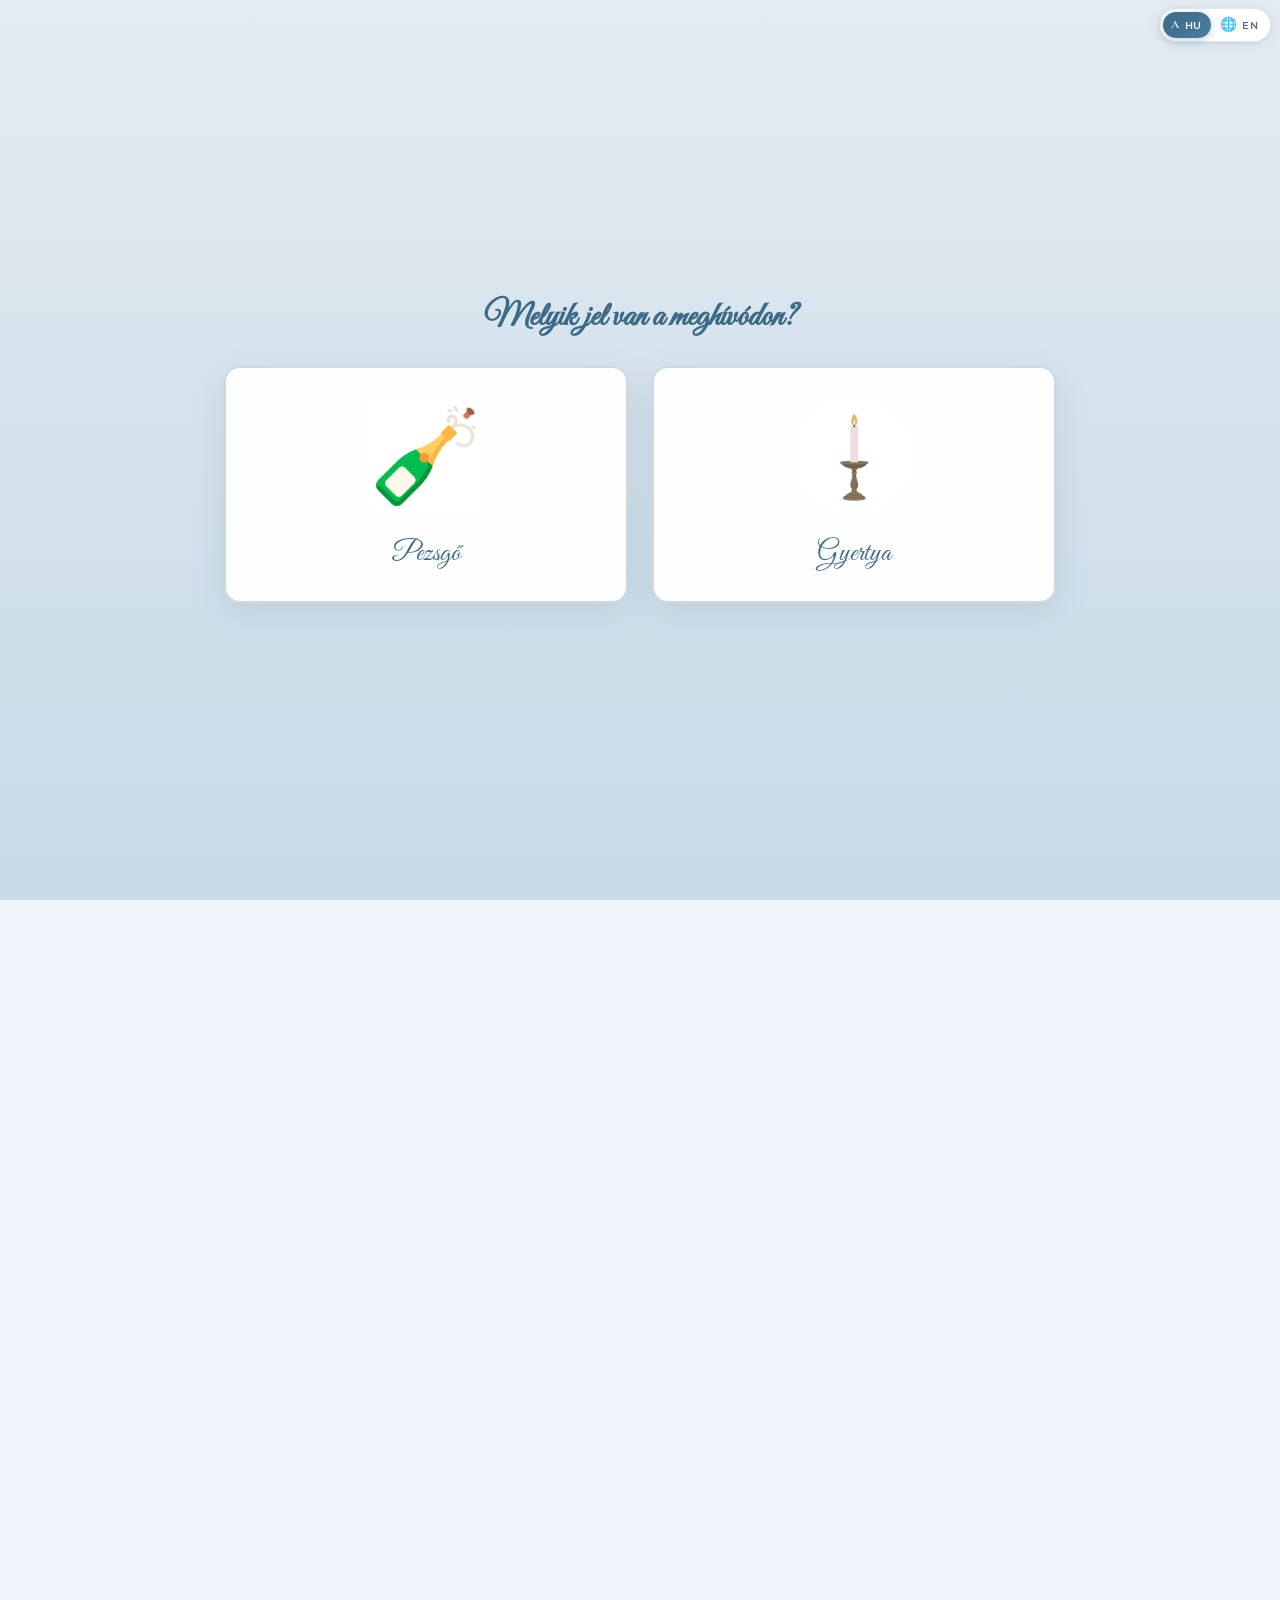
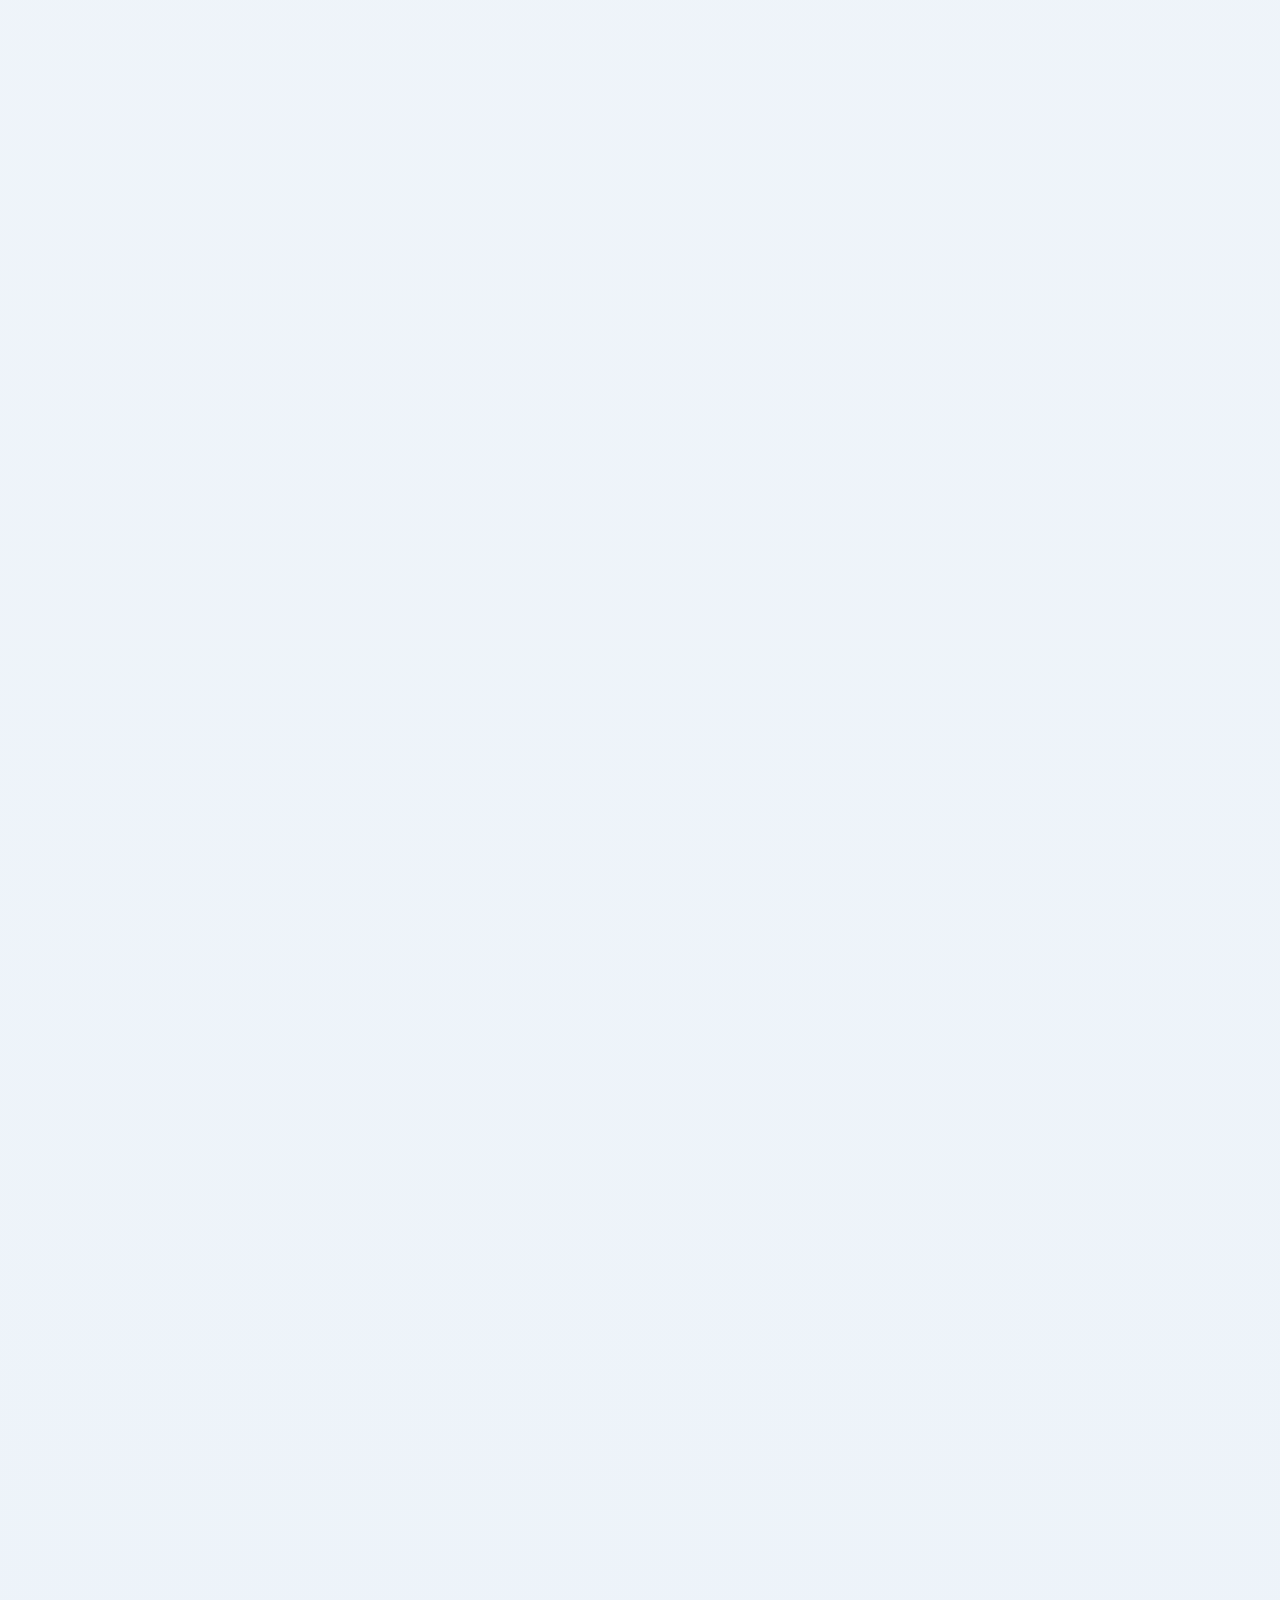
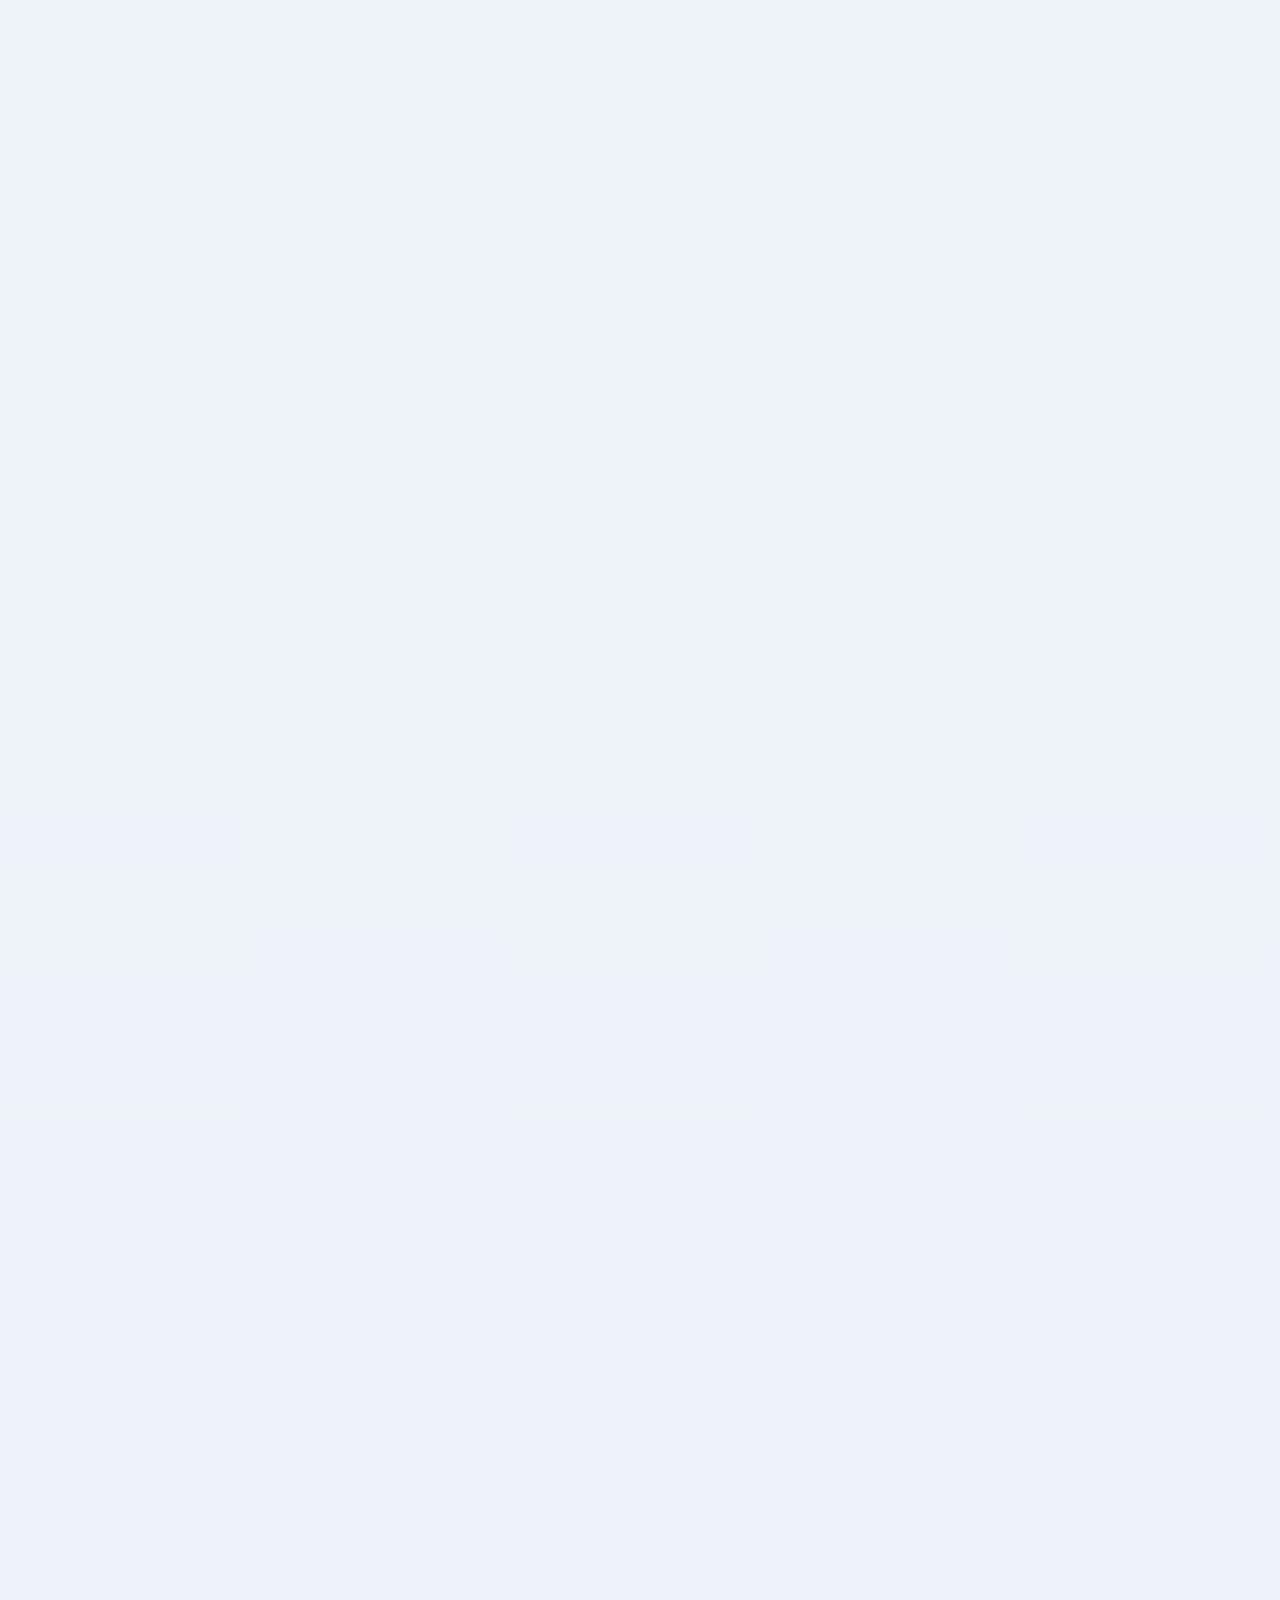
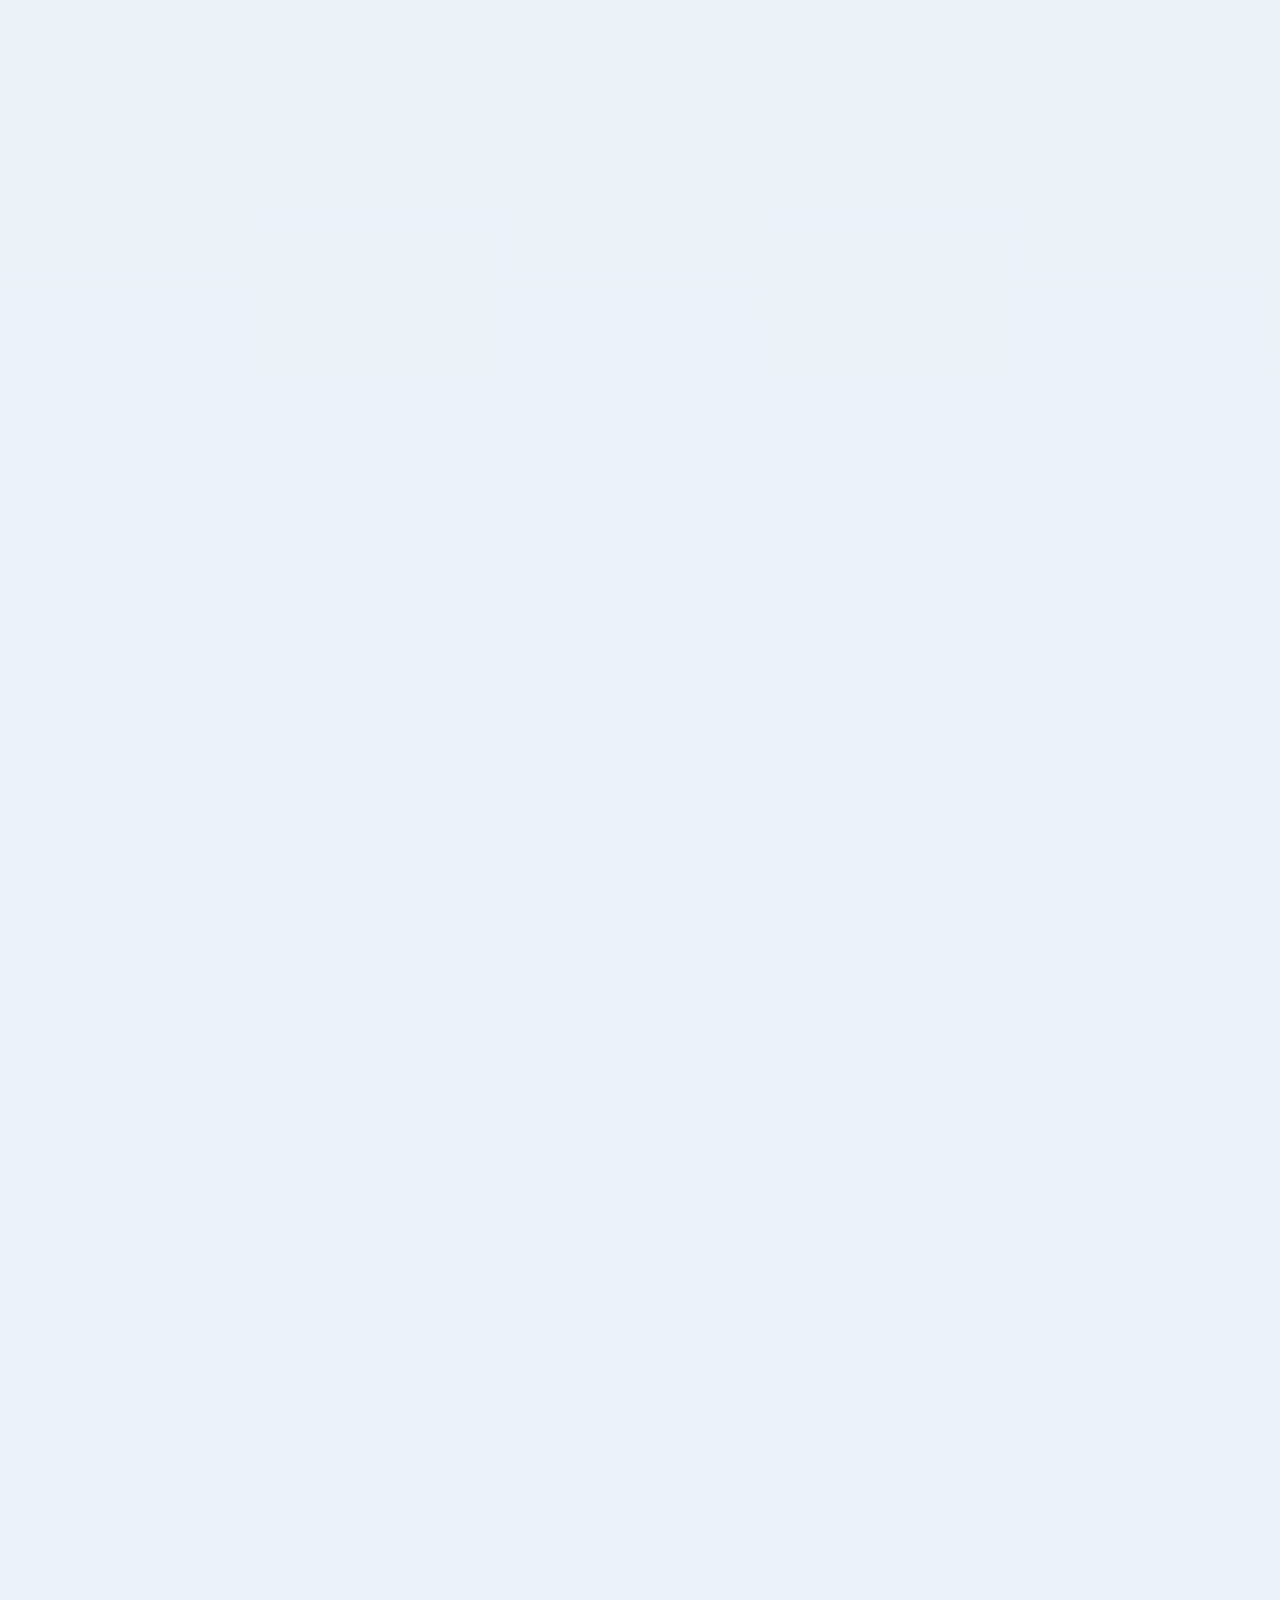
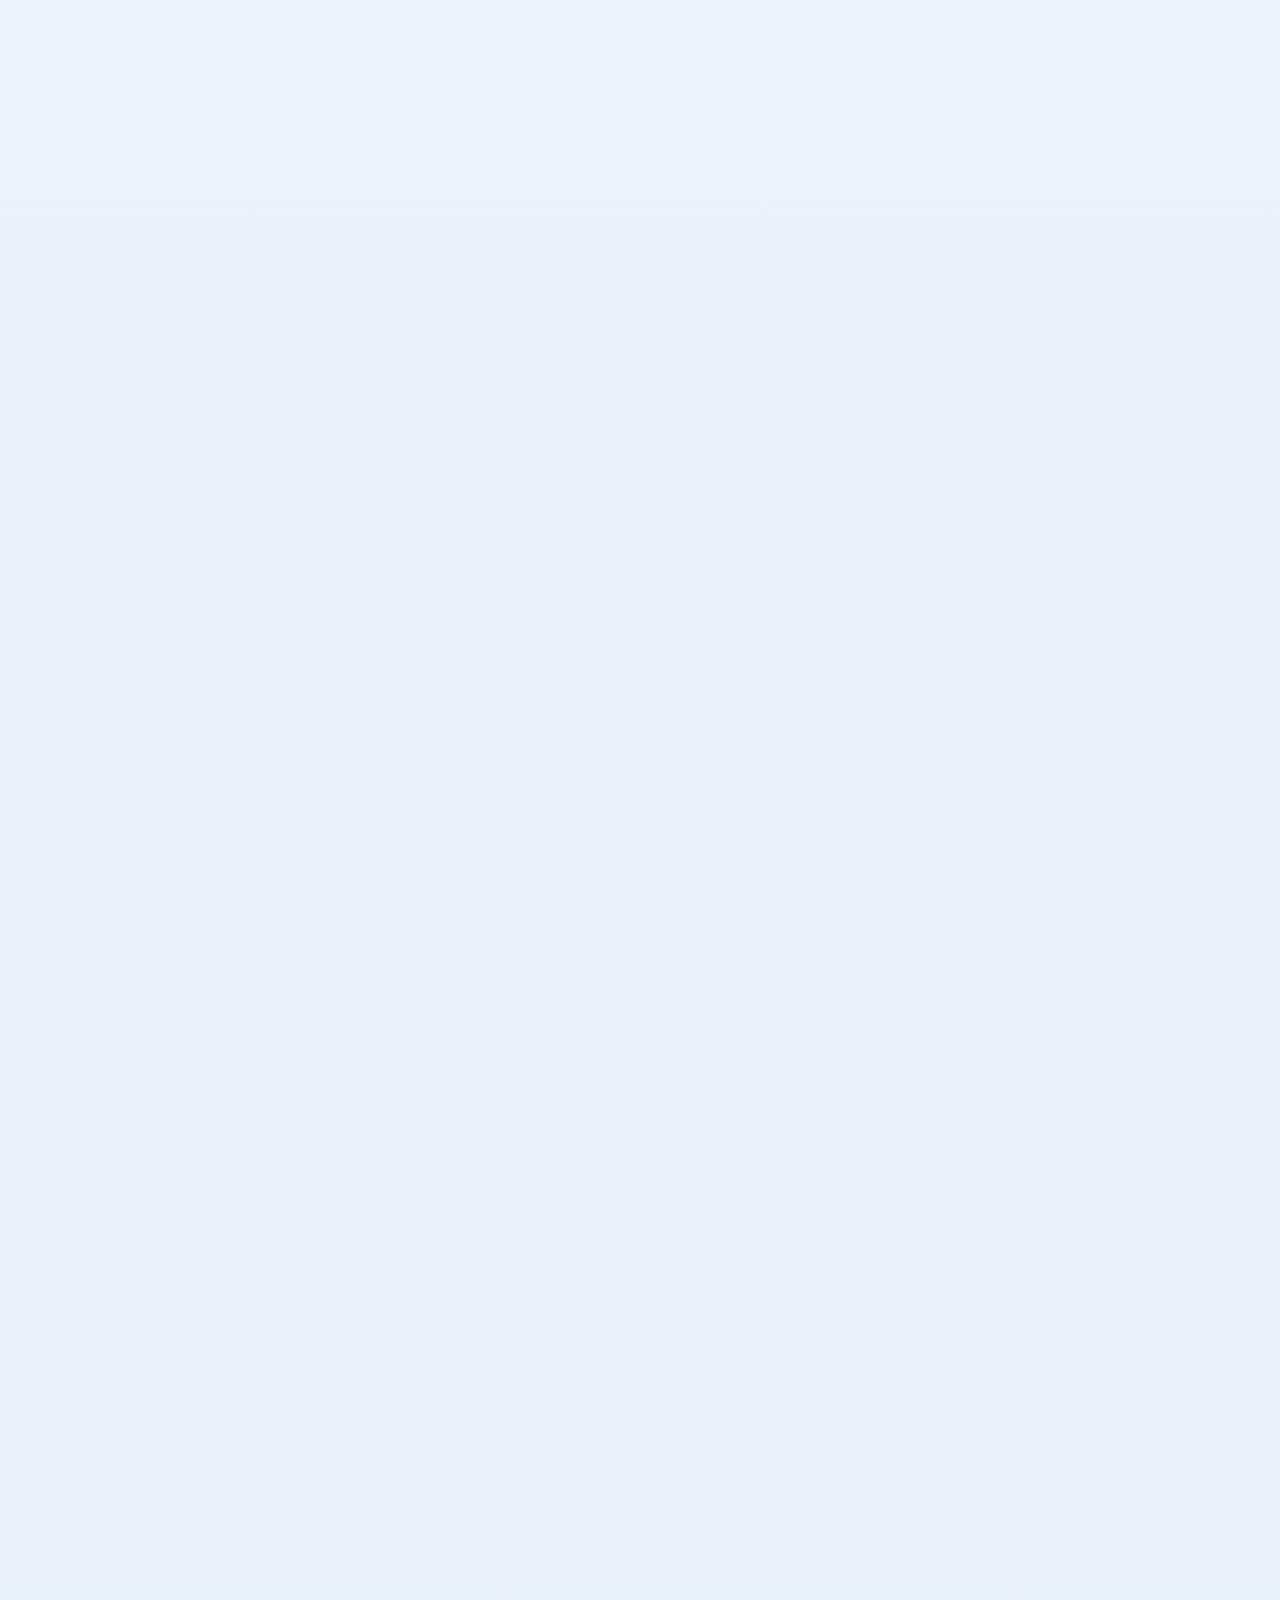
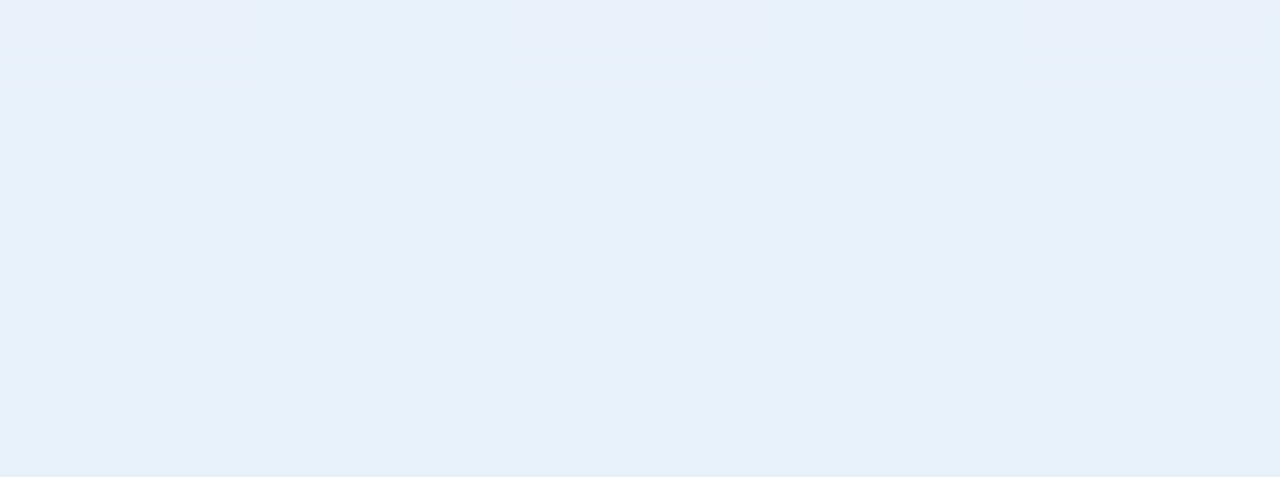
==== index.html @ 979713cf "Hero: Szállások és Tudnivalók gombként, középen Co-authored-by: Cursor <cursoragent@cursor.com>" ====
<!DOCTYPE html>
<html lang="hu" data-invite="chooser">
<head>
  <meta charset="UTF-8">
  <!-- Google tag (gtag.js) -->
  <script async src="https://www.googletagmanager.com/gtag/js?id=G-HWMEY06HQK"></script>
  <script>
    window.dataLayer = window.dataLayer || [];
    function gtag(){dataLayer.push(arguments);}
    gtag('js', new Date());
    gtag('config', 'G-HWMEY06HQK');
  </script>
  <script>
    (function () {
      var html = document.documentElement;
      var SS = 'eskuvo_invite_variant';
      var CK = 'eskuvo_invite_variant';
      var maxAge = 60 * 60 * 24 * 120; /* 120 nap */
      var sec = typeof location !== 'undefined' && location.protocol === 'https:' ? '; Secure' : '';

      function setInviteCookie(val) {
        try {
          document.cookie =
            CK + '=' + encodeURIComponent(val) + '; path=/; max-age=' + maxAge + '; SameSite=Lax' + sec;
        } catch (e0) {}
      }

      function readInviteCookie() {
        try {
          var m = document.cookie.match(
            new RegExp('(?:^|; )' + CK.replace(/[.*+?^${}()|[\]\\]/g, '\\$&') + '=(fri-sat|sat-only)(?:;|$)')
          );
          return m ? m[1] : '';
        } catch (e1) {
          return '';
        }
      }

      function remember(val) {
        try {
          sessionStorage.setItem(SS, val);
        } catch (e2) {}
        setInviteCookie(val);
      }

      try {
        var v = sessionStorage.getItem(SS);
        if (v === 'fri-sat' || v === 'sat-only') {
          html.setAttribute('data-invite', v);
          return;
        }
      } catch (e3) {}

      try {
        var p = new URLSearchParams(window.location.search).get('meghivo');
        if (p === 'babakocsi' || p === 'pezsgo' || p === 'tulipan') {
          html.setAttribute('data-invite', 'fri-sat');
          remember('fri-sat');
          return;
        }
        if (p === 'gyertya') {
          html.setAttribute('data-invite', 'sat-only');
          remember('sat-only');
          return;
        }
      } catch (e4) {}

      var fromCookie = readInviteCookie();
      if (fromCookie === 'fri-sat' || fromCookie === 'sat-only') {
        html.setAttribute('data-invite', fromCookie);
        try {
          sessionStorage.setItem(SS, fromCookie);
        } catch (e5) {}
        return;
      }

      html.setAttribute('data-invite', 'chooser');
    })();
  </script>
  <meta name="viewport" content="width=device-width, initial-scale=1.0">
  <title>Esküvőnk meghívója</title>
  <link rel="preconnect" href="https://fonts.googleapis.com">
  <link rel="preconnect" href="https://fonts.gstatic.com" crossorigin>
  <link href="https://fonts.googleapis.com/css2?family=Great+Vibes&family=Cormorant+Garamond:ital,wght@0,400;0,600;1,400&family=Montserrat:wght@300;400;500&display=swap" rel="stylesheet">
  <link rel="stylesheet" href="styles.css?v=hero3">
  <meta name="theme-color" content="#3d6a87">
</head>
<body>
  <div class="site-chrome" aria-hidden="false">
    <div class="site-chrome__controls">
      <div class="lang-switch" role="group" aria-label="Nyelv választása">
        <button type="button" class="lang-switch__btn lang-switch__btn--hu is-active" data-set-lang="hu" data-i18n-aria="langHu" data-i18n-title="langHu" title="Magyar" aria-label="Magyar" aria-pressed="true">
          <span class="lang-switch__glyph" aria-hidden="true">A</span>
          <span class="lang-switch__abbr" aria-hidden="true">HU</span>
        </button>
        <button type="button" class="lang-switch__btn lang-switch__btn--en" data-set-lang="en" data-i18n-aria="langEn" data-i18n-title="langEn" title="English" aria-label="English" aria-pressed="false">
          <span class="lang-switch__glyph lang-switch__glyph--en" aria-hidden="true">🌐</span>
          <span class="lang-switch__abbr" aria-hidden="true">EN</span>
        </button>
      </div>
      <nav class="site-nav" id="site-nav" aria-label="Ugrás egy szakaszra" data-i18n-aria="navSiteAria">
        <button type="button" class="site-nav__toggle" id="site-nav-toggle" aria-expanded="false" aria-controls="site-nav-menu" aria-label="Menü megnyitása">
          <span class="site-nav__burger" aria-hidden="true">
            <span class="site-nav__line"></span>
            <span class="site-nav__line"></span>
            <span class="site-nav__line"></span>
          </span>
        </button>
        <div class="site-nav__backdrop" id="site-nav-backdrop" aria-hidden="true"></div>
        <div class="site-nav__drawer" id="site-nav-menu" role="dialog" aria-modal="true" aria-labelledby="site-nav-drawer-heading" aria-hidden="true">
          <div class="site-nav__drawer-top">
            <p id="site-nav-drawer-heading" class="site-nav__drawer-title script-title" data-i18n="navDrawerTitle">Menü</p>
            <button type="button" class="site-nav__close" id="site-nav-close" data-i18n-aria="navDrawerCloseAria" aria-label="Bezárás">
              <span class="site-nav__close-icon" aria-hidden="true"></span>
            </button>
          </div>
          <ul class="site-nav__list">
            <li class="site-nav__item"><a class="site-nav__link site-nav__link--accent is-current" href="index.html" data-i18n="navLinkHome" aria-current="page">Főoldal</a></li>
            <li class="site-nav__item"><a class="site-nav__link" href="menu.html" data-i18n="navLinkMenu">Vacsora Menü</a></li>
            <li class="site-nav__item"><a class="site-nav__link" href="#program" data-i18n="programTitle">Program</a></li>
            <li class="site-nav__item"><a class="site-nav__link" href="szallas.html" data-i18n="navLinkStay">Szállások</a></li>
            <li class="site-nav__item"><a class="site-nav__link" href="infok.html" data-i18n="navLinkInfo">Tudnivalók</a></li>
          </ul>
        </div>
      </nav>
    </div>
  </div>
  <!-- Gyökér: válaszd ki, melyik szimbólum szerepel a meghívódon -->
  <div id="invite-landing" class="invite-landing" hidden aria-hidden="true">
    <div class="invite-landing__inner">
      <h1 class="invite-landing__title" data-i18n="inviteChoiceTitle">Melyik jel van a meghívódon?</h1>
      <div class="invite-landing__grid" role="group" data-i18n-aria="inviteChoiceGroupAria" aria-label="Meghívó típus választása">
        <button type="button" class="invite-landing__card" id="invite-choice-fri-sat" data-invite-choice="fri-sat" data-i18n-aria="inviteChoicePezsgoAria">
          <span class="invite-landing__icon-wrap invite-landing__icon-wrap--landing-fixed invite-landing__icon-wrap--invite-img invite-landing__icon-wrap--pezsgo" aria-hidden="true">
            <img
              class="invite-landing__img invite-landing__img--pezsgo"
              src="Fotok/invite-pezsgo.png"
              alt=""
              width="120"
              height="120"
              loading="eager"
              decoding="async"
            />
          </span>
          <span class="invite-landing__card-kicker" data-i18n="inviteChoicePezsgoKicker">Pezsgő</span>
        </button>
        <button type="button" class="invite-landing__card" id="invite-choice-sat-only" data-invite-choice="sat-only" data-i18n-aria="inviteChoiceGyertyaAria">
          <span class="invite-landing__icon-wrap invite-landing__icon-wrap--landing-fixed invite-landing__icon-wrap--invite-img" aria-hidden="true">
            <img
              class="invite-landing__img"
              src="Fotok/invite-gyertya.png"
              alt=""
              width="120"
              height="120"
              loading="eager"
              decoding="async"
            />
          </span>
          <span class="invite-landing__card-kicker" data-i18n="inviteChoiceGyertyaKicker">Gyertya</span>
        </button>
      </div>
    </div>
  </div>
  <!-- Boríték overlay – csak mobilon, első megnyitáskor -->
  <div id="envelope-overlay" class="envelope-overlay" aria-hidden="true">
    <div class="envelope-container">
      <div class="envelope">
        <div class="envelope-body"></div>
        <div class="envelope-letter" aria-hidden="true">
          <span class="envelope-letter-names">Manca & Endre</span>
          <span class="envelope-letter-date" data-i18n="heroDate">2026. augusztus 22.</span>
        </div>
        <div class="envelope-flap"></div>
        <div class="envelope-seal-wrapper" aria-hidden="true">
          <div class="envelope-seal"><span class="envelope-seal-initials">M & E</span></div>
        </div>
        <div class="envelope-front"></div>
      </div>
      <p class="envelope-text" data-i18n-html="envelopeText">Ez a meghívó csak Neked szól.<br>Érintsd meg a megnyitáshoz.</p>
    </div>
  </div>

  <main id="main-content" class="main-content">
    <!-- Hero / Címsor -->
    <header id="hero" class="hero animate-in">
      <div class="hero-bg">
        <img src="https://images.unsplash.com/photo-1519225421980-715cb0215aed?w=1200&q=80" alt="" class="hero-bg-img" referrerpolicy="no-referrer" />
      </div>
      <div class="hero-content">
        <p class="hero-badge" data-i18n="heroBadge">ÖSSZEHÁZASODUNK</p>
        <h1><span class="hero-name hero-name-a">Manca</span> <span class="hero-amp">&</span> <span class="hero-name hero-name-b">Endre</span></h1>
        <p class="hero-date"><span class="hero-star" aria-hidden="true">✦</span> <span data-i18n="heroDate">2026. augusztus 22.</span></p>
        <div class="hero-links">
          <a class="hero-link" href="szallas.html">
            <span class="hero-link__title" data-i18n="navLinkStay">Szállások</span>
            <span class="hero-link__text" data-i18n="homeCtaStay">Keresd a neved – megmutatjuk, hol alszol.</span>
          </a>
          <a class="hero-link" href="infok.html">
            <span class="hero-link__title" data-i18n="navLinkInfo">Tudnivalók</span>
            <span class="hero-link__text" data-i18n="homeCtaInfo">Parkolás, kontaktok, útvonal, transzfer.</span>
          </a>
        </div>
        <a href="#countdown" class="hero-scroll" data-i18n-aria="heroScrollAria" aria-label="Visszaszámlálás részhez">⌄</a>
      </div>
      <div class="hero-mute" data-i18n-aria="heroMuteAria" data-i18n-title="heroMuteTitle" aria-label="Hang ki/be" title="Hang">🔇</div>
    </header>


    <!-- Countdown -->
    <section id="countdown" class="section countdown-section animate-on-scroll">
      <h2 class="script-title script-title--countdown" data-i18n="countdownTitle">Visszaszámlálás a nagy napig</h2>
      <div class="countdown-grid">
        <div class="countdown-block">
          <span class="countdown-num" id="countdown-days">—</span>
          <span class="countdown-label" data-i18n="countdownDays">nap</span>
        </div>
        <div class="countdown-block">
          <span class="countdown-num" id="countdown-hours">—</span>
          <span class="countdown-label" data-i18n="countdownHours">óra</span>
        </div>
        <div class="countdown-block">
          <span class="countdown-num" id="countdown-mins">—</span>
          <span class="countdown-label" data-i18n="countdownMins">perc</span>
        </div>
        <div class="countdown-block">
          <span class="countdown-num" id="countdown-secs">—</span>
          <span class="countdown-label" data-i18n="countdownSecs">másodperc</span>
        </div>
      </div>
      <a href="#program" class="countdown-detail-link" data-i18n="countdownDetails">Részletek</a>
    </section>

    <!-- Vacsora menü – átvezető blokk -->
    <section id="menu-teaser" class="section menu-teaser animate-on-scroll">
      <a href="menu.html" class="menu-teaser__plate" data-i18n-aria="menuTeaserCta" aria-label="Menü megtekintése">
        <span class="menu-teaser__cutlery menu-teaser__cutlery--fork" aria-hidden="true">
          <svg viewBox="0 0 24 88" fill="none" xmlns="http://www.w3.org/2000/svg">
            <path d="M6 2v22M12 2v22M18 2v22M6 24h12v6c0 4-3 7-6 7s-6-3-6-7v-6z" stroke="currentColor" stroke-width="1.6" stroke-linecap="round" stroke-linejoin="round"/>
            <path d="M12 37v49" stroke="currentColor" stroke-width="1.8" stroke-linecap="round"/>
          </svg>
        </span>
        <span class="menu-teaser__dish">
          <span class="menu-teaser__dish-rim" aria-hidden="true"></span>
          <span class="menu-teaser__dish-inner">
            <span class="menu-teaser__title" data-i18n="menuTeaserTitle">Vacsora Menü</span>
          </span>
        </span>
        <span class="menu-teaser__cutlery menu-teaser__cutlery--knife" aria-hidden="true">
          <svg viewBox="0 0 24 88" fill="none" xmlns="http://www.w3.org/2000/svg">
            <path d="M10 2c8 10 10 22 10 34H8c0-12 0-24 2-34z" stroke="currentColor" stroke-width="1.6" stroke-linejoin="round"/>
            <path d="M12 36v50" stroke="currentColor" stroke-width="1.8" stroke-linecap="round"/>
          </svg>
        </span>
      </a>
    </section>

    <!-- Üdvözlő szöveg -->
    <section id="welcome" class="section welcome animate-on-scroll">
      <h2 class="script-title" data-i18n="welcomeTitle">Szeretettel várunk</h2>
      <div class="welcome-image-wrap">
        <img src="Fotok/welcome-manca-endre.png" alt="Manca és Endre" data-i18n-alt="welcomeImgAlt" class="welcome-image" loading="lazy" />
      </div>
      <div class="intro intro--invite-split">
        <div class="intro-variant intro-variant--fri-sat">
          <p data-i18n="welcomeIntroFriSat1">Kedves Vendégeink!</p>
          <p data-i18n="welcomeIntroFriSat2">
            Nagy örömmel hívunk Benneteket, hogy velünk ünnepeljétek életünk egyik legszebb hétvégéjét.
          </p>
          <p data-i18n="welcomeIntroFriSat3">
            Csatlakozzatok hozzánk a pénteki közös hangolódásra és a szombati nagy napunkra is, hogy együtt élhessük át ezeket a
            különleges pillanatokat.
          </p>
          <p data-i18n="welcomeIntroFriSat4">Szeretettel várunk Benneteket egy felejthetetlen ünneplésre!</p>
        </div>
        <div class="intro-variant intro-variant--sat-only">
          <p data-i18n="welcomeIntroSatOnly1">Kedves Vendégeink!</p>
          <p data-i18n="welcomeIntroSatOnly2">
            Nagy örömmel hívunk Benneteket, hogy velünk ünnepeljétek életünk egyik legszebb napját.
          </p>
          <p data-i18n="welcomeIntroSatOnly3">
            Csatlakozzatok hozzánk a nagy napunkra, hogy együtt élhessük át ezeket a különleges pillanatokat.
          </p>
          <p data-i18n="welcomeIntroSatOnly4">Szeretettel várunk Benneteket egy felejthetetlen ünneplésre!</p>
        </div>
      </div>
    </section>

    <!-- Program (mint a Boda Mar & Jaume „Programa del dia”) -->
    <section id="program" class="section program animate-on-scroll">
      <h2 class="script-title" data-i18n="programTitle">Program</h2>
      <div class="program-ornament" aria-hidden="true">
        <span class="program-ornament__line"></span>
        <span class="program-ornament__star">✦</span>
        <span class="program-ornament__line"></span>
      </div>
      <div class="program-invite program-invite--fri-sat" id="program-invite-fri-sat">
        <div class="program-day-block program-day-block--fri">
          <h3 class="program-day-title" data-i18n="programDayFriLabel">Péntek (augusztus 21.)</h3>
          <ul class="program-list">
            <li class="program-item program-item--fri-only">
              <span class="program-icon" aria-hidden="true">🏡</span>
              <span class="time" data-i18n="programFri0Time">10:00-tól</span>
              <div><strong data-i18n="programFri0t">Érkezés, szállások elfoglalása</strong></div>
            </li>
            <li class="program-item program-item--fri-only">
              <span class="program-icon" aria-hidden="true">🎾</span>
              <span class="time" data-i18n="programFri1Time">11:00</span>
              <div><strong data-i18n="programFri1t">Teniszbajnokság kezdődik, már átöltözve a játékosok</strong></div>
            </li>
            <li class="program-item program-item--fri-only">
              <span class="program-icon" aria-hidden="true">🧺</span>
              <span class="time" data-i18n="programFri2Time">12:00</span>
              <div><strong data-i18n="programFri2t">Piknik a parkban</strong></div>
            </li>
            <li class="program-item program-item--fri-only">
              <span class="program-icon" aria-hidden="true">🚶</span>
              <span class="time" data-i18n="programFriMeetTime">15:30</span>
              <div><strong data-i18n="programFriMeet">Találkozó Maison és Villabogart között, közös séta a polgári helyszínre</strong></div>
            </li>
            <li class="program-item program-item--fri-only">
              <span class="program-icon" aria-hidden="true">🌳</span>
              <span class="time" data-i18n="programFri3Time">16:00</span>
              <div><strong data-i18n="programFri3t">Polgári esküvő az Odvas Fánál</strong></div>
            </li>
            <li class="program-item program-item--fri-only">
              <span class="program-icon" aria-hidden="true">🥂</span>
              <span class="time" data-i18n="programFriToastTime">16:30</span>
              <div><strong data-i18n="programFriToast">Koccintás</strong></div>
            </li>
            <li class="program-item program-item--fri-only">
              <span class="program-icon" aria-hidden="true">🍲</span>
              <span class="time" data-i18n="programFri4Time">18:00</span>
              <div><strong data-i18n="programFri4t">Bográcsgulyás vacsora a Maison teraszon</strong></div>
            </li>
          </ul>
        </div>
        <div class="program-day-divider" aria-hidden="true">
          <span class="program-day-divider__line"></span>
          <span class="program-day-divider__mark"></span>
          <span class="program-day-divider__line"></span>
        </div>
        <div class="program-day-block program-day-block--sat">
          <h3 class="program-day-title" data-i18n="programDaySatLabel">Szombat (augusztus 22.)</h3>
          <ul class="program-list program-list--sat">
            <li class="program-item">
              <span class="program-icon" aria-hidden="true">🍳</span>
              <span class="time" data-i18n="programSat1Time">09:00–10:30</span>
              <div><strong data-i18n="programSat1t">Reggeli a Veterángarázsban</strong></div>
            </li>
            <li class="program-item">
              <span class="program-icon" aria-hidden="true">☀️</span>
              <span class="time" data-i18n="programSatFreeTime">10:30–14:00</span>
              <div><strong data-i18n="programSatFree">Szabad program és készülődés</strong></div>
            </li>
            <li class="program-item">
              <span class="program-icon" aria-hidden="true">🥪</span>
              <span class="time" data-i18n="programSat2Time">12:00–13:00</span>
              <div><strong data-i18n="programSat2t">Szendvicsebéd a Veterángarázsban</strong></div>
            </li>
            <li class="program-item">
              <span class="program-icon" aria-hidden="true">🚗</span>
              <span class="time" data-i18n="programSat3Time">14:00</span>
              <div><strong data-i18n="programSat3t">Násznép indulás Kaposvárra</strong></div>
            </li>
            <li class="program-item">
              <span class="program-icon" aria-hidden="true">⛪</span>
              <span class="time" data-i18n="programSatChurchTime">14:45</span>
              <div><strong data-i18n="programSatChurch">Násznép a templomban</strong></div>
            </li>
            <li class="program-item">
              <span class="program-icon" aria-hidden="true">⛪</span>
              <span class="time" data-i18n="programSat4Time">15:00</span>
              <div><strong data-i18n="programSat4t">Egyházi nászmise a Nagyboldogasszony Székesegyházban</strong></div>
            </li>
            <li class="program-item">
              <span class="program-icon" aria-hidden="true">🥂</span>
              <span class="time" data-i18n="programSat5Time">17:00</span>
              <div><strong data-i18n="programSat5t">Vendégvárás Alsóbogáton a Kastélynál</strong></div>
            </li>
            <li class="program-item">
              <span class="program-icon" aria-hidden="true">📷</span>
              <span class="time" data-i18n="programSat6Time">18:00</span>
              <div><strong data-i18n="programSat6t">Csoportképek</strong></div>
            </li>
            <li class="program-item">
              <span class="program-icon" aria-hidden="true">🍽</span>
              <span class="time" data-i18n="programSat7Time">19:00</span>
              <div><strong data-i18n="programSat7t">Vacsora</strong></div>
            </li>
            <li class="program-item">
              <span class="program-icon" aria-hidden="true">🎂</span>
              <span class="time" data-i18n="programSat8Time">21:30</span>
              <div><strong data-i18n="programSat8t">Torta</strong></div>
            </li>
            <li class="program-item">
              <span class="program-icon" aria-hidden="true">💃</span>
              <span class="time" data-i18n="programSat9Time">22:30</span>
              <div><strong data-i18n="programSat9t">Elsőtánc</strong></div>
            </li>
            <li class="program-item">
              <span class="program-icon" aria-hidden="true">🌙</span>
              <span class="time" data-i18n="programSat10Time">24:00</span>
              <div><strong data-i18n="programSat10t">Éjféli töltött káposzta és hajnalig buli</strong></div>
            </li>
          </ul>
        </div>
        <div class="program-day-divider" aria-hidden="true">
          <span class="program-day-divider__line"></span>
          <span class="program-day-divider__mark"></span>
          <span class="program-day-divider__line"></span>
        </div>
        <div class="program-day-block program-day-block--sun">
          <h3 class="program-day-title" data-i18n="programDaySunLabel">Vasárnap (augusztus 23.)</h3>
          <ul class="program-list program-list--sun">
            <li class="program-item">
              <span class="program-icon" aria-hidden="true">🍳</span>
              <span class="time" data-i18n="programSun1Time">09:00–12:00</span>
              <div><strong data-i18n="programSun1t">Reggeli a Veterángarázsban</strong></div>
            </li>
            <li class="program-item">
              <span class="program-icon" aria-hidden="true">🔑</span>
              <span class="time" data-i18n="programSun2Time">11:00-tól</span>
              <div><strong data-i18n="programSun2t">Szállás elhagyása – kulcs a zárba</strong></div>
            </li>
          </ul>
        </div>
      </div>
      <div class="program-invite program-invite--sat-only" id="program-invite-sat-only">
        <div class="program-day-block program-day-block--sat">
          <h3 class="program-day-title" data-i18n="programDaySatLabel">Szombat (augusztus 22.)</h3>
          <ul class="program-list program-list--sat">
            <li class="program-item">
              <span class="program-icon" aria-hidden="true">🏡</span>
              <span class="time" data-i18n="programSatArriveTime">11:00</span>
              <div><strong data-i18n="programSatArrive">Érkezés és szállás elfoglalása</strong></div>
            </li>
            <li class="program-item">
              <span class="program-icon" aria-hidden="true">🥪</span>
              <span class="time" data-i18n="programSat2Time">12:00–13:00</span>
              <div><strong data-i18n="programSat2t">Szendvicsebéd a Veterángarázsban</strong></div>
            </li>
            <li class="program-item">
              <span class="program-icon" aria-hidden="true">⛪</span>
              <span class="time" data-i18n="programSat4Time">15:00</span>
              <div><strong data-i18n="programSat4t">Egyházi nászmise a Nagyboldogasszony Székesegyházban</strong></div>
            </li>
            <li class="program-item">
              <span class="program-icon" aria-hidden="true">🥂</span>
              <span class="time" data-i18n="programSat5Time">17:00</span>
              <div><strong data-i18n="programSat5t">Vendégvárás Alsóbogáton a Kastélynál</strong></div>
            </li>
            <li class="program-item">
              <span class="program-icon" aria-hidden="true">📷</span>
              <span class="time" data-i18n="programSat6Time">18:00</span>
              <div><strong data-i18n="programSat6t">Csoportképek</strong></div>
            </li>
            <li class="program-item">
              <span class="program-icon" aria-hidden="true">🍽</span>
              <span class="time" data-i18n="programSat7Time">19:00</span>
              <div><strong data-i18n="programSat7t">Vacsora</strong></div>
            </li>
            <li class="program-item">
              <span class="program-icon" aria-hidden="true">🎂</span>
              <span class="time" data-i18n="programSat8Time">21:30</span>
              <div><strong data-i18n="programSat8t">Torta</strong></div>
            </li>
            <li class="program-item">
              <span class="program-icon" aria-hidden="true">💃</span>
              <span class="time" data-i18n="programSat9Time">22:30</span>
              <div><strong data-i18n="programSat9t">Elsőtánc</strong></div>
            </li>
            <li class="program-item">
              <span class="program-icon" aria-hidden="true">🌙</span>
              <span class="time" data-i18n="programSat10Time">24:00</span>
              <div><strong data-i18n="programSat10t">Éjféli töltött káposzta és hajnalig buli</strong></div>
            </li>
          </ul>
        </div>
        <div class="program-day-divider" aria-hidden="true">
          <span class="program-day-divider__line"></span>
          <span class="program-day-divider__mark"></span>
          <span class="program-day-divider__line"></span>
        </div>
        <div class="program-day-block program-day-block--sun">
          <h3 class="program-day-title" data-i18n="programDaySunLabel">Vasárnap (augusztus 23.)</h3>
          <ul class="program-list program-list--sun">
            <li class="program-item">
              <span class="program-icon" aria-hidden="true">🍳</span>
              <span class="time" data-i18n="programSun1Time">09:00–12:00</span>
              <div><strong data-i18n="programSun1t">Reggeli a Veterángarázsban</strong></div>
            </li>
            <li class="program-item">
              <span class="program-icon" aria-hidden="true">🔑</span>
              <span class="time" data-i18n="programSun2Time">11:00-tól</span>
              <div><strong data-i18n="programSun2t">Szállás elhagyása – kulcs a zárba</strong></div>
            </li>
          </ul>
        </div>
      </div>
      <p class="program-disclaimer" data-i18n="programDisclaimer">A programváltoztatás jogát fenntartjuk.</p>

    </section>

    <!-- Helyszín -->
    <section id="venue" class="section venue animate-on-scroll">
      <h2 class="script-title" data-i18n="venueTitle">Helyszín</h2>
      <div class="venue-list">
        <article class="venue-card venue-card--church">
          <header class="venue-card__head">
            <span class="venue-card__icon" aria-hidden="true">⛪</span>
            <div class="venue-card__titles">
              <p class="venue-card__kind" data-i18n="venueChurchKind">Nászmise</p>
              <h3 class="venue-card__name" data-i18n="venueChurchName">Nagyboldogasszony székesegyház</h3>
            </div>
          </header>
          <p class="venue-address" data-i18n="venueChurchAddress">7400 Kaposvár, Kossuth tér 3.</p>
          <div class="venue-map-wrap">
            <iframe
              class="venue-map"
              src="https://maps.google.com/maps?q=Kossuth+t%C3%A9r+3,+7400+Kaposv%C3%A1r&amp;hl=hu&amp;z=16&amp;output=embed"
              allowfullscreen=""
              loading="lazy"
              referrerpolicy="no-referrer-when-downgrade"
              data-i18n-title="venueMap"
              title="Térkép – Nagyboldogasszony székesegyház"
            ></iframe>
          </div>
          <a
            href="https://www.google.com/maps/search/?api=1&amp;query=Kossuth+t%C3%A9r+3,+7400+Kaposv%C3%A1r"
            target="_blank"
            rel="noopener"
            class="btn-map btn-map--venue"
            data-i18n="venueMapBtn"
            >Maps megnyitása</a
          >
        </article>
        <article class="venue-card venue-card--reception">
          <header class="venue-card__head">
            <span class="venue-card__icon" aria-hidden="true">📍</span>
            <div class="venue-card__titles">
              <p class="venue-card__kind" data-i18n="venueLagziKind">Lagzi</p>
              <h3 class="venue-card__name" data-i18n="venueLagziName">Villabogart</h3>
            </div>
          </header>
          <p class="venue-address" data-i18n="venueLagziAddress">7443 Alsóbogát, Szabadság utca 4.</p>
          <div class="venue-map-wrap">
            <iframe
              class="venue-map"
              src="https://maps.google.com/maps?q=Szabads%C3%A1g+utca+4,+7443+Als%C3%B3bog%C3%A1t&amp;hl=hu&amp;z=16&amp;output=embed"
              allowfullscreen=""
              loading="lazy"
              referrerpolicy="no-referrer-when-downgrade"
              data-i18n-title="venueMap"
              title="Térkép – Villabogart"
            ></iframe>
          </div>
          <a
            href="https://www.google.com/maps/search/?api=1&amp;query=Szabads%C3%A1g+utca+4,+7443+Als%C3%B3bog%C3%A1t"
            target="_blank"
            rel="noopener"
            class="btn-map btn-map--venue"
            data-i18n="venueMapBtn"
            >Maps megnyitása</a
          >
        </article>
      </div>
    </section>

    <!-- GYIK (mint Preguntas frecuentes) -->
    <section id="faq" class="section faq animate-on-scroll">
      <span class="section-icon faq-icon" aria-hidden="true">?</span>
      <h2 class="script-title" data-i18n="faqTitle">Gyakori kérdések</h2>
      <img src="Fotok/IMG_5486.jpg" alt="Gyakori kérdések – hangulatkép" data-i18n-alt="faqLeadAlt" class="section-lead-image" loading="lazy" />
      <div class="faq-list">
        <details class="faq-item">
          <summary class="faq-question" data-i18n="faq1q">Hol helyezkednek el a szállások a kastélyhoz képest?</summary>
          <div class="faq-answer">
            <p data-i18n="faq1a">
              A VILLABOGArT birtokon található szálláshelyek, mint a VILLABOGArT Vendégház és a Maison BOGArT, mindössze néhány perces sétára helyezkednek el a Magtártól. A Falusi Házak, Tóházak és Majorsági szállások esetében a távolság átlagosan 8–10 perc séta, míg autóval mindössze 3–4 perc.
            </p>
            <button
              type="button"
              class="faq-plan-trigger"
              data-i18n-aria="faq1MapZoomAria"
              aria-controls="faq-plan-lightbox"
            >
              <img
                src="Fotok/bogatterv.png"
                alt="Villabogart birtok térképe – szállások és épületek"
                data-i18n-alt="faq1MapAlt"
                class="faq-plan-image"
                loading="lazy"
              />
            </button>
          </div>
        </details>
        <details class="faq-item">
          <summary class="faq-question" data-i18n="faq2q">Hogyan lehet a leggyorsabban, legjobban eljutni a Villabogart-hoz?</summary>
          <div class="faq-answer">
            <p data-i18n="faq2p">Három útvonalat javasolunk:</p>
            <ul class="faq-route-list">
              <li data-i18n="faq2l1">M7-esről Balatonszemesnél át kell térni a 67-es útra, majd Mernyeszentmiklósnál letérve egy kövezett úton át Somogygesztin keresztül eljutni Alsóbogát központjába, onnan legurulni a domboldalról és megérkezni a Magtárhoz;</li>
              <li data-i18n="faq2l2">vagy továbbmenni a 67-es úton egészen Kaposfüredig, ott egy körforgalomból kitérve Juta–Somogyjád útvonalon elérve Alsóbogátot a táblánál jobbra fordulva megérkezni a Magtárhoz;</li>
              <li data-i18n="faq2l3">vagy az M7-esről a 142-es km-nél letérve Lengyeltóti–Somogyvár–Osztopán–Somogyjád falvakon keresztül érnek el Alsóbogátra (ez a leghosszabb, de a legjobb minőségű út a falvak között).</li>
            </ul>
          </div>
        </details>
        <details class="faq-item">
          <summary class="faq-question" data-i18n="faq3q">Milyen öltözék a megfelelő?</summary>
          <p class="faq-answer" data-i18n="faq3a">Elegáns, színes öltözékre gondolunk — kérjük, kerüljétek a sötét színeket.</p>
        </details>
        <details class="faq-item">
          <summary class="faq-question" data-i18n="faq4q">Milyen nászajándékot fogadtok szívesen?</summary>
          <p class="faq-answer" data-i18n="faq4a">
            Háztartásunk teljes, nem is vágyunk másra, csak közös életünk kezdetén egy kis támogatásra.
          </p>
        </details>
      </div>
    </section>

    <!-- Galéria -->
    <section id="gallery" class="section gallery animate-on-scroll">
      <h2 class="script-title" data-i18n="galleryTitle">Galéria</h2>
      <p class="gallery-note" data-i18n="galleryNote">Közös pillanatok.</p>
      <div class="gallery-grid">
        <img src="Fotok/kep5.jpg" alt="Galéria 1." data-i18n-alt="galleryAlt1" class="gallery-item" loading="lazy" />
        <img src="Fotok/IMG_0402.jpg" alt="Galéria 2." data-i18n-alt="galleryAlt2" class="gallery-item" loading="lazy" />
        <img src="Fotok/IMG_1416.jpg" alt="Galéria 3." data-i18n-alt="galleryAlt3" class="gallery-item" loading="lazy" />
        <img src="Fotok/IMG_3560.jpg" alt="Galéria 4." data-i18n-alt="galleryAlt4" class="gallery-item gallery-item--anchor-top" loading="lazy" />
        <img src="Fotok/IMG_6127.jpg" alt="Galéria 5." data-i18n-alt="galleryAlt5" class="gallery-item" loading="lazy" />
        <img src="Fotok/IMG_7336.jpg" alt="Galéria 6." data-i18n-alt="galleryAlt6" class="gallery-item gallery-item--anchor-top" loading="lazy" />
      </div>
    </section>

    <!-- RSVP (gépes: sötét sáv, krémes kártya, két oszlop checkbox, üzenet mező) -->
    <section id="rsvp" class="section rsvp animate-on-scroll">
      <div class="rsvp-banner"></div>
      <div class="rsvp-inner">
        <!--
          Google Forms: hozz létre két űrlapot (péntek+szombat vs. csak szombat), majd a „Küldés” fülön
          „<>” Beágyazás → másold a viewform?embedded=true URL-t ide. Válaszok → Táblázat: CSV / Excel export.
        -->
        <div
          id="rsvp-google-root"
          class="rsvp-google-root"
          data-form-fri-sat="https://forms.gle/ADUMX5karPfQXKnJ8"
          data-form-sat-only="https://docs.google.com/forms/d/e/1FAIpQLSeTBma8F5yfqxQ1Ia_rfKHM9K4_4u7EtAD6YxRiZUEVpzac8w/viewform"
        >
          <iframe
            id="rsvp-google-iframe"
            class="rsvp-google-iframe"
            hidden
            data-i18n-title="rsvpIframeTitle"
            title="RSVP űrlap"
            loading="lazy"
          ></iframe>
          <div id="rsvp-google-fallback" class="rsvp-google-fallback" hidden>
            <p data-i18n="rsvpGoogleMissing">Állítsd be a Google űrlap beágyazási linkjeit az index.html fájlban (data-form-fri-sat és data-form-sat-only).</p>
          </div>
          <p class="rsvp-google-external" hidden>
            <a
              id="rsvp-google-open"
              class="rsvp-google-external-link"
              href="#"
              target="_blank"
              rel="noopener noreferrer"
              data-i18n="rsvpGoogleOpenNewTab"
              >Megnyitás új lapon</a
            >
          </p>
        </div>
      </div>
    </section>

    <div class="section-divider section-divider--footer" aria-hidden="true"><span class="section-divider-icon">✦</span></div>

    <footer class="footer">
      <p>Manca & Endre · 2026</p>
    </footer>
  </main>

  <dialog id="faq-plan-lightbox" class="image-lightbox" aria-labelledby="faq-plan-lightbox-title">
    <div class="image-lightbox__panel">
      <p id="faq-plan-lightbox-title" class="image-lightbox__title" data-i18n="faq1MapLightboxTitle">
        Villabogart birtok térképe
      </p>
      <button type="button" class="image-lightbox__close" data-i18n-aria="imageLightboxClose" aria-label="Bezárás">
        <span aria-hidden="true">×</span>
      </button>
      <img
        src="Fotok/bogatterv.png"
        alt=""
        data-i18n-alt="faq1MapAlt"
        class="image-lightbox__img"
      />
    </div>
  </dialog>

  <script src="i18n.js" defer></script>
  <script src="script.js" defer></script>
</body>
</html>
---- styles.css ----
/* ===== Alapok – világoskék paletta mint a referencián ===== */
:root {
  --color-bg: #f0f5f9;
  --color-bg-countdown: #e8f0f5;
  --color-blue: #4a7c9e;
  --color-blue-dark: #3d6a87;
  --color-blue-light: #a8cce0;
  --color-yellow: #d4a84b;
  --color-yellow-dark: #b8923f;
  --color-text: #2c3e50;
  --color-text-soft: #5a6c7d;
  --color-white: #fff;
  --font-script: "Great Vibes", cursive;
  --font-display: "Cormorant Garamond", Georgia, serif;
  --font-body: "Montserrat", sans-serif;
  --shadow: 0 4px 20px rgba(74,124,158,0.12);
  --radius: 12px;
  /* Asztali szélesség: nagyobb képernyőhasználat */
  --content-max: 900px;
}

*,
*::before,
*::after {
  box-sizing: border-box;
}

html {
  scroll-behavior: smooth;
  scroll-padding-top: env(safe-area-inset-top, 0px);
  background: #dce8ef;
  overflow-x: hidden;
}

body {
  margin: 0;
  font-family: var(--font-body), -apple-system, BlinkMacSystemFont, "Segoe UI", sans-serif;
  font-weight: 400;
  color: var(--color-text);
  background: var(--color-bg);
  background-image: linear-gradient(180deg, rgba(240,245,250,0.98) 0%, rgba(232,240,248,0.95) 100%);
  line-height: 1.6;
  overflow-x: hidden;
  min-height: 100vh;
  min-height: 100dvh;
  position: relative;
}

body::before,
body::after {
  content: "";
  position: fixed;
  z-index: -1;
  border-radius: 999px;
  filter: blur(40px);
  pointer-events: none;
}

body::before {
  width: 320px;
  height: 320px;
  top: -100px;
  right: -80px;
  background: rgba(168, 204, 224, 0.45);
}

body::after {
  width: 260px;
  height: 260px;
  bottom: -100px;
  left: -100px;
  background: rgba(212, 168, 75, 0.22);
}

main {
  max-width: 100%;
  overflow-x: hidden;
  position: relative;
  z-index: 1;
}

img {
  max-width: 100%;
  display: block;
}

.script-title {
  font-family: var(--font-script), "Georgia", serif;
  font-weight: 400;
  font-size: 2.25rem;
}

/* Meghívó választó – gyökér URL, két szimbólum */
html[data-invite='chooser'] body {
  overflow: hidden;
}

html[data-invite='chooser'] .site-chrome {
  z-index: 10060;
}

html[data-invite='chooser'] .site-nav {
  display: none !important;
}

html[data-invite='chooser'] #envelope-overlay {
  display: none !important;
}

.invite-landing {
  box-sizing: border-box;
  position: fixed;
  inset: 0;
  z-index: 10050;
  display: flex;
  align-items: center;
  justify-content: center;
  padding: 1.25rem max(1rem, env(safe-area-inset-right)) max(1.25rem, env(safe-area-inset-bottom))
    max(1rem, env(safe-area-inset-left));
  background: linear-gradient(180deg, #e4ecf2 0%, #d4e2ec 50%, #c8dae6 100%);
  overflow-y: auto;
}

.invite-landing[hidden] {
  display: none !important;
}

.invite-landing__inner {
  width: 100%;
  max-width: 52rem;
  margin: 0 auto;
}

.invite-landing__title {
  font-family: var(--font-script), Georgia, serif;
  font-size: clamp(1.65rem, 4.5vw, 2.1rem);
  color: var(--color-blue-dark);
  text-align: center;
  margin: 0 0 1.75rem;
  line-height: 1.2;
}

.invite-landing__grid {
  display: grid;
  grid-template-columns: 1fr;
  gap: 1.25rem;
}

@media (min-width: 640px) {
  .invite-landing__grid {
    grid-template-columns: 1fr 1fr;
    gap: 1.5rem;
  }
}

.invite-landing__card {
  display: flex;
  flex-direction: column;
  align-items: center;
  text-align: center;
  width: 100%;
  margin: 0;
  padding: 1.75rem 1.35rem 1.5rem;
  border: 2px solid rgba(74, 124, 158, 0.28);
  border-radius: calc(var(--radius) + 4px);
  background: rgba(255, 255, 255, 0.97);
  box-shadow: 0 10px 36px rgba(45, 62, 80, 0.1);
  cursor: pointer;
  font: inherit;
  color: var(--color-text);
  transition: border-color 0.2s ease, transform 0.2s ease, box-shadow 0.2s ease;
}

.invite-landing__card:hover {
  border-color: rgba(74, 124, 158, 0.55);
  transform: translateY(-3px);
  box-shadow: 0 14px 44px rgba(45, 62, 80, 0.14);
}

.invite-landing__card:focus-visible {
  outline: 3px solid rgba(74, 124, 158, 0.45);
  outline-offset: 3px;
}

.invite-landing__icon-wrap {
  display: flex;
  align-items: center;
  justify-content: center;
  width: clamp(5.5rem, 22vw, 7.5rem);
  height: clamp(5.5rem, 22vw, 7.5rem);
  margin-bottom: 1rem;
  border-radius: 50%;
  background: rgba(74, 124, 158, 0.1);
  color: var(--color-blue-dark);
}

.invite-landing__icon-svg {
  width: 58%;
  height: 58%;
}

/* Meghívó-választó: pezsgő és gyertya illusztráció, 120×120 px kör, középen */
.invite-landing__icon-wrap.invite-landing__icon-wrap--landing-fixed {
  box-sizing: border-box;
  width: 120px;
  height: 120px;
  min-width: 120px;
  min-height: 120px;
  flex-shrink: 0;
}

.invite-landing__icon-wrap--landing-fixed .invite-landing__icon-svg {
  display: block;
  width: 120px;
  height: 120px;
  max-width: none;
  max-height: none;
}

.invite-landing__icon-wrap--invite-img {
  background: #fff;
  overflow: hidden;
  padding: 10px;
  box-sizing: border-box;
}

.invite-landing__img {
  display: block;
  width: 100%;
  height: 100%;
  object-fit: contain;
  object-position: center;
  border-radius: 50%;
}

/* Pezsgő: ne kör legyen a keret (ne vágja le a sarkokat), lágy kerekített téglalap */
.invite-landing__icon-wrap.invite-landing__icon-wrap--landing-fixed.invite-landing__icon-wrap--invite-img.invite-landing__icon-wrap--pezsgo {
  border-radius: 18px;
  padding: 10px;
}

.invite-landing__img--pezsgo {
  border-radius: 12px;
  object-position: center;
}

.invite-landing__card-kicker {
  font-family: var(--font-script), Georgia, serif;
  font-size: clamp(1.45rem, 3.5vw, 1.75rem);
  color: var(--color-blue-dark);
  margin-bottom: 0;
}

/* ===== Boríték overlay – világoskék / lila boríték mint a képen ===== */
.envelope-overlay {
  position: fixed;
  top: 0;
  left: 0;
  right: 0;
  bottom: 0;
  width: 100%;
  min-height: 100vh;
  min-height: 100dvh;
  min-height: -webkit-fill-available;
  z-index: 9999;
  background: #dce8ef;
  background: linear-gradient(180deg, #e4ecf2 0%, #d4e2ec 50%, #c8dae6 100%);
  -webkit-tap-highlight-color: transparent;
  display: flex;
  flex-direction: column;
  align-items: center;
  justify-content: center;
  padding: 1.5rem;
  transition: opacity 0.8s ease, visibility 0.8s ease;
}

.envelope-overlay::before {
  content: "";
  position: absolute;
  inset: 0;
  background: url("data:image/svg+xml,%3Csvg width='60' height='60' viewBox='0 0 60 60' xmlns='http://www.w3.org/2000/svg'%3E%3Cpath d='M0 30 L30 0 L60 30 L30 60 Z' fill='none' stroke='%234a7c9e' stroke-opacity='0.06' stroke-width='0.5'/%3E%3C/svg%3E");
  pointer-events: none;
}

.envelope-overlay.open.zoom-phase .envelope-container {
  transform: scale(0.2);
  opacity: 0;
}

.envelope-overlay.hidden {
  opacity: 0;
  visibility: hidden;
  pointer-events: none;
}

.envelope-container {
  position: relative;
  width: 280px;
  height: 196px;
  perspective: 800px;
  perspective-origin: center center;
  z-index: 1;
  display: flex;
  flex-direction: column;
  align-items: center;
  text-align: center;
}

/* Gépes nézet: jóval nagyobb boríték */
@media (min-width: 768px) {
  .envelope-container {
    width: 420px;
    height: auto;
    aspect-ratio: 280 / 196;
  }

  .envelope-seal {
    width: 92px;
    height: 92px;
    padding: 0 12px;
  }

  .envelope-seal-initials {
    font-size: 1.4rem;
    letter-spacing: 0.1em;
  }

  .envelope-text {
    font-size: 1.15rem;
    margin-top: 2rem;
    max-width: 420px;
  }

  .envelope-letter {
    max-width: 280px;
    padding: 0.75rem 1rem;
    bottom: 10px;
  }

  .envelope-letter-names {
    font-size: 1.35rem;
  }

  .envelope-letter-date {
    font-size: 0.8rem;
  }
}

@media (max-width: 767px) {
  .envelope-container {
    width: min(85vw, 320px);
    height: auto;
    aspect-ratio: 280 / 196;
  }

  .envelope-seal {
    width: 72px;
    height: 72px;
    padding: 0 10px;
  }

  .envelope-seal-initials {
    font-size: 1.1rem;
    letter-spacing: 0.1em;
  }
}

.envelope {
  position: relative;
  width: 100%;
  height: 100%;
  transform-style: preserve-3d;
  filter: drop-shadow(0 12px 28px rgba(74,124,158,0.15)) drop-shadow(0 4px 8px rgba(74,124,158,0.08));
}
/* Fedél tengelye: felső él (transform-origin: top center) – a fedél erre a vonalra hajlik le */

/* Alsó téglalap (test) – mögötte van a fedélnek, sötétebb tónus */
.envelope-body {
  position: absolute;
  top: 0%;
  left: 0;
  right: 0;
  bottom: 0;
  z-index: 0;
  background: linear-gradient(180deg, #dce8f0 0%, #d2e0ea 35%, #c8dae4 100%);
  border: 1px solid rgba(74,124,158,0.35);
  border-top: none;
  border-radius: 0 0 10px 10px;
  box-shadow: inset 0 2px 4px rgba(255,255,255,0.5), 0 4px 12px rgba(74,124,158,0.12);
}

/* Háromszög fedél – külön réteg, világosabb, a test fölött (külön ül) */
.envelope-flap {
  position: absolute;
  top: 0;
  left: 0;
  right: 0;
  height: 56%;
  z-index: 1;
  border-radius: 10px 10px 0 0;
  transform-origin: top center;
  transform-style: preserve-3d;
  backface-visibility: visible;
  transition: transform 0.9s cubic-bezier(0.34, 1.56, 0.64, 1);
  clip-path: polygon(0 0, 50% 100%, 100% 0);
  -webkit-clip-path: polygon(0 0, 50% 100%, 100% 0);
  /* Világosabb mint a test – külön látszik a háromszög tető */
  background: linear-gradient(175deg, #f6fafc 0%, #eef4f8 25%, #e6eef4 60%, #dce6f0 100%);
  /* Árnyék a fedél alatt, hogy a testre ráüljön + szélek körvonala */
  box-shadow:
    0 4px 14px rgba(74,124,158,0.18),
    0 2px 6px rgba(74,124,158,0.12),
    inset 0 2px 0 rgba(255,255,255,0.9),
    inset 0 -2px 4px rgba(74,124,158,0.08);
  filter: drop-shadow(0 1px 2px rgba(74,124,158,0.2)) drop-shadow(0 0 0 1px rgba(74,124,158,0.12));
}

.envelope-flap::after {
  content: "";
  position: absolute;
  left: 0;
  right: 0;
  top: 0;
  height: 2px;
  background: linear-gradient(90deg, transparent 5%, rgba(255,255,255,0.9) 20%, rgba(255,255,255,0.9) 80%, transparent 95%);
  pointer-events: none;
  box-shadow: 0 1px 0 rgba(74,124,158,0.2);
}

/* Boríték: felső vonal = tengely, a fedél lefelé hajlik (nem fordítva) */
.envelope-overlay.open .envelope-flap {
  transform: rotateX(-180deg);
}

/* Megnyitáskor a boríték „beleolvad” – kicsinyül, eltűnik */
.envelope-overlay.open .envelope-container {
  transition: transform 0.7s cubic-bezier(0.22, 1, 0.36, 1), opacity 0.5s ease 0.2s;
}

.envelope-overlay.open .envelope-text {
  transition: opacity 0.25s ease;
}

/* Test mögött, ne takarja a fedélt és a pecsétet */
.envelope-front {
  position: absolute;
  top: 42%;
  left: 0;
  right: 0;
  bottom: 0;
  z-index: -1;
  background: transparent;
  pointer-events: none;
}

/* Pecsét wrapper: a fedéllel együtt forog, nincs clip-path → a pecsét nem vágódik le */
.envelope-seal-wrapper {
  position: absolute;
  top: 0;
  left: 0;
  right: 0;
  height: 56%;
  z-index: 2;
  transform-origin: top center;
  transform-style: preserve-3d;
  pointer-events: none;
  transition: transform 0.9s cubic-bezier(0.34, 1.56, 0.64, 1);
}

.envelope-overlay.open .envelope-seal-wrapper {
  transform: rotateX(-180deg);
}

/* Pecsét a fedél végén – a wrapper alján, teljesen látható, legfelül */
.envelope-seal {
  position: absolute;
  bottom: 0;
  left: 50%;
  transform: translate(-50%, 50%);
  width: 64px;
  height: 64px;
  border-radius: 50%;
  background: radial-gradient(circle at 35% 35%, #f5ecd8, #e8dcc4 50%, #d4c4a0);
  box-shadow: inset 0 2px 4px rgba(255,255,255,0.6), inset 0 -1px 2px rgba(0,0,0,0.1), 0 2px 6px rgba(0,0,0,0.1);
  display: flex;
  align-items: center;
  justify-content: center;
  padding: 0 8px;
  line-height: 1;
  box-sizing: border-box;
  pointer-events: none;
}

/* Pecsét betűk – középen, arányosan a pecsét méretéhez */
.envelope-seal-initials {
  display: block;
  font-family: var(--font-display);
  font-size: 1rem;
  font-weight: 600;
  color: var(--color-text);
  letter-spacing: 0.08em;
  text-align: center;
  white-space: nowrap;
  width: 100%;
  max-width: 100%;
  line-height: 1;
  margin: 0;
  padding: 0;
  box-sizing: border-box;
}

/* Boríték alatti szöveg – középre igazítva, nincs eltolás */
.envelope-text {
  margin-top: 1.75rem;
  margin-left: 0;
  margin-right: 0;
  padding: 0 0.5rem;
  font-family: var(--font-display);
  font-size: 1rem;
  font-weight: 500;
  color: var(--color-blue-dark);
  letter-spacing: 0.02em;
  text-align: center;
  line-height: 1.5;
  z-index: 1;
  max-width: 280px;
  width: 100%;
  box-sizing: border-box;
}

/* Belső levél = meghívó a borítékban megnyitáskor */
.envelope-letter {
  position: absolute;
  left: 50%;
  transform: translateX(-50%);
  bottom: 8px;
  width: 85%;
  max-width: 200px;
  padding: 0.6rem 0.75rem;
  background: linear-gradient(180deg, #faf8f5 0%, #f5f0e8 100%);
  border: 1px solid rgba(74,124,158,0.2);
  border-radius: 4px;
  box-shadow: inset 0 1px 0 rgba(255,255,255,0.8);
  z-index: 1;
  text-align: center;
  opacity: 0;
  transition: opacity 0.4s ease 0.35s;
  pointer-events: none;
}

.envelope-overlay.open .envelope-letter {
  opacity: 1;
}

.envelope-letter-names {
  display: block;
  font-family: var(--font-script);
  font-size: 1.1rem;
  color: var(--color-blue-dark);
  letter-spacing: 0.03em;
  line-height: 1.3;
}

.envelope-letter-date {
  display: block;
  font-family: var(--font-display);
  font-size: 0.7rem;
  color: var(--color-text-soft);
  margin-top: 0.2rem;
  letter-spacing: 0.02em;
}

@media (max-width: 767px) {
  .envelope-text {
    font-size: 1.05rem;
    margin-top: 2rem;
  }
}

.envelope-overlay.open .envelope-text {
  opacity: 0;
  transition: opacity 0.3s ease;
}

/* Boríték mobilon és gépen is megjelenik első látogatáskor (JS + localStorage) */

/* ===== Main content – kezdetben rejtve mobilon, ha van boríték ===== */
.main-content {
  min-height: 100vh;
  max-width: 100%;
  overflow-x: clip;
  opacity: 1;
  transition: opacity 0.6s ease;
  transform-origin: center top;
}

.main-content.content-hidden {
  opacity: 0;
  pointer-events: none;
}

body:has(#main-content.content-hidden) .site-nav {
  visibility: hidden;
  pointer-events: none;
}

/* Zoom-in: a meghívó tartalma „belezoomol” és ez lesz az oldal */
.main-content.content-zoom-in {
  opacity: 1;
  pointer-events: auto;
  transform: scale(0.45);
  transition: transform 0.85s cubic-bezier(0.22, 1, 0.36, 1), opacity 0.4s ease;
}

.main-content.content-zoom-in.zoom-done {
  transform: scale(1);
  transition: transform 0.9s cubic-bezier(0.22, 1, 0.36, 1);
}

/* ===== Animációk (esküvős oldalak: scroll-reveal, lépcsős megjelenés, finom mozgás) ===== */
.animate-on-scroll > * {
  opacity: 0;
  transform: translateY(22px);
  transition:
    opacity 0.65s cubic-bezier(0.22, 1, 0.36, 1),
    transform 0.65s cubic-bezier(0.22, 1, 0.36, 1);
}

.animate-on-scroll.visible > * {
  opacity: 1;
  transform: translateY(0);
}

.animate-on-scroll.visible > *:nth-child(1) {
  transition-delay: 0.04s;
}
.animate-on-scroll.visible > *:nth-child(2) {
  transition-delay: 0.1s;
}
.animate-on-scroll.visible > *:nth-child(3) {
  transition-delay: 0.16s;
}
.animate-on-scroll.visible > *:nth-child(4) {
  transition-delay: 0.22s;
}
.animate-on-scroll.visible > *:nth-child(5) {
  transition-delay: 0.28s;
}
.animate-on-scroll.visible > *:nth-child(6) {
  transition-delay: 0.34s;
}
.animate-on-scroll.visible > *:nth-child(7) {
  transition-delay: 0.4s;
}
.animate-on-scroll.visible > *:nth-child(8) {
  transition-delay: 0.46s;
}
.animate-on-scroll.visible > *:nth-child(9) {
  transition-delay: 0.52s;
}
.animate-on-scroll.visible > *:nth-child(10) {
  transition-delay: 0.58s;
}
.animate-on-scroll.visible > *:nth-child(11) {
  transition-delay: 0.64s;
}
.animate-on-scroll.visible > *:nth-child(12) {
  transition-delay: 0.7s;
}

.animate-in .hero-content {
  opacity: 0;
  transform: translateY(16px);
  transition: opacity 0.7s ease-out 0.2s, transform 0.7s ease-out 0.2s;
}

.main-content:not(.content-hidden) .animate-in .hero-content {
  opacity: 1;
  transform: translateY(0);
}

/* ===== Hero ===== */
.hero {
  position: relative;
  margin: 0;
  min-height: 100svh;
  min-height: 100dvh;
  display: flex;
  align-items: center;
  justify-content: center;
  text-align: center;
  padding: 0 1rem 2rem;
  overflow: hidden;
}

.hero-bg {
  position: absolute;
  inset: 0;
}

.hero-bg::after {
  content: "";
  position: absolute;
  inset: 0;
  background: linear-gradient(180deg, rgba(15, 31, 44, 0.15) 0%, rgba(21, 52, 72, 0.48) 100%);
  z-index: 1;
}

.hero-bg-img {
  position: absolute;
  inset: 0;
  width: 100%;
  height: 100%;
  object-fit: cover;
  object-position: center;
  z-index: 0;
  animation: hero-kenburns 32s ease-in-out infinite;
}

@keyframes hero-kenburns {
  0%,
  100% {
    transform: scale(1.04) translate(0, 0);
  }
  50% {
    transform: scale(1.08) translate(-0.6%, 0.35%);
  }
}

.hero-content {
  position: relative;
  z-index: 2;
  text-shadow: 0 2px 12px rgba(0, 0, 0, 0.55);
  background: linear-gradient(180deg, rgba(10, 25, 36, 0.38) 0%, rgba(10, 25, 36, 0.26) 100%);
  backdrop-filter: blur(2px);
  -webkit-backdrop-filter: blur(2px);
  border: 1px solid rgba(255, 255, 255, 0.25);
  border-radius: 18px;
  padding: 1.1rem 1.15rem 1.15rem;
  max-width: min(92vw, 760px);
}

.hero-badge {
  font-size: 0.7rem;
  font-weight: 500;
  letter-spacing: 0.2em;
  text-transform: uppercase;
  color: rgba(255,255,255,0.96);
  margin: 0 0 0.5rem;
}

.hero-star {
  color: var(--color-yellow-dark);
  margin-right: 0.35rem;
  font-size: 0.9em;
}

.hero-links {
  display: flex;
  flex-direction: column;
  align-items: center;
  justify-content: center;
  gap: 0.6rem;
  margin: 1.15rem auto 0;
  padding: 0.95rem 0 0.2rem;
  border-top: 1px solid rgba(212, 168, 75, 0.42);
  text-shadow: none;
  width: 100%;
}

.hero-link {
  display: flex;
  flex-direction: column;
  align-items: center;
  gap: 0.18rem;
  box-sizing: border-box;
  width: 100%;
  max-width: 16.5rem;
  padding: 0.72rem 1rem 0.78rem;
  text-align: center;
  text-decoration: none;
  color: #fff;
  background: rgba(255, 255, 255, 0.14);
  border: 1px solid rgba(255, 255, 255, 0.42);
  border-radius: 14px;
  box-shadow: 0 8px 22px rgba(8, 18, 28, 0.22);
  backdrop-filter: blur(10px);
  -webkit-backdrop-filter: blur(10px);
  transition:
    transform 0.22s ease,
    background 0.22s ease,
    border-color 0.22s ease,
    box-shadow 0.22s ease;
}

.hero-link:hover,
.hero-link:focus-visible {
  transform: translateY(-2px);
  background: rgba(255, 255, 255, 0.22);
  border-color: rgba(212, 168, 75, 0.85);
  box-shadow: 0 12px 26px rgba(8, 18, 28, 0.32);
}

.hero-link:hover .hero-link__title,
.hero-link:focus-visible .hero-link__title {
  color: var(--color-yellow);
}

.hero-link:focus-visible {
  outline: 2px solid var(--color-yellow);
  outline-offset: 3px;
}

.hero-link__title {
  font-family: var(--font-script), "Georgia", serif;
  font-size: clamp(1.55rem, 4.5vw, 1.85rem);
  font-weight: 400;
  line-height: 1.1;
  letter-spacing: 0.01em;
  color: #fff;
  transition: color 0.2s ease;
}

.hero-link__text {
  max-width: 18em;
  font-size: 0.64rem;
  font-weight: 400;
  letter-spacing: 0.06em;
  line-height: 1.4;
  color: rgba(255, 255, 255, 0.78);
}

@media (min-width: 520px) {
  .hero-links {
    flex-direction: row;
    align-items: stretch;
    justify-content: center;
    gap: 0.75rem;
    width: auto;
    max-width: 100%;
  }

  .hero-link {
    width: auto;
    min-width: 12.25rem;
    flex: 0 1 15.5rem;
  }
}

.hero-scroll {
  display: inline-block;
  margin-top: 0.85rem;
  font-size: 1.5rem;
  color: rgba(255,255,255,0.9);
  text-decoration: none;
  animation: bounce 2s ease-in-out infinite;
}

@keyframes bounce {
  0%, 100% { transform: translateY(0); }
  50% { transform: translateY(6px); }
}

.hero-mute {
  position: absolute;
  bottom: 1.5rem;
  right: 1.5rem;
  z-index: 2;
  font-size: 1.25rem;
  opacity: 0.7;
  cursor: pointer;
}

.hero h1 {
  font-family: var(--font-script);
  font-size: clamp(2.5rem, 10vw, 4rem);
  font-weight: 400;
  margin: 0 0 0.25rem;
  letter-spacing: 0.02em;
  line-height: 1.2;
}

.hero-name-a,
.hero-name-b { color: #fff; }
.hero-amp { color: #ffd979; margin: 0 0.1em; }

.hero-date {
  font-family: var(--font-display);
  font-size: 1.2rem;
  color: rgba(255,255,255,0.96);
  margin: 0 0 0.25rem;
}

/* ===== Section dividers – professzionális elválasztók ===== */
.section-divider {
  display: flex;
  align-items: center;
  justify-content: center;
  gap: 1rem;
  padding: 2rem 1rem;
  max-width: var(--content-max);
  margin: 0 auto;
  box-sizing: border-box;
}

.section-divider::before,
.section-divider::after {
  content: "";
  flex: 1;
  max-width: 140px;
  height: 1px;
  background: linear-gradient(90deg, transparent, rgba(74,124,158,0.35) 20%, rgba(74,124,158,0.35) 80%, transparent);
}

.section-divider-icon {
  font-size: 0.65rem;
  color: var(--color-yellow-dark);
  opacity: 0.9;
  letter-spacing: 0.2em;
  display: inline-block;
  animation: divider-star 4.5s ease-in-out infinite;
}

@keyframes divider-star {
  0%,
  100% {
    opacity: 0.75;
    transform: scale(1);
  }
  50% {
    opacity: 1;
    transform: scale(1.08);
  }
}

/* ===== Sections – több levegő, professzionális megjelenés ===== */
.section {
  padding: 2.5rem clamp(1.25rem, 3vw, 2.25rem);
  max-width: var(--content-max);
  margin: 0 auto;
  box-sizing: border-box;
}

/* Szekciók háttér nélkül – töltsék ki a teret, nincs widget-kártya */

.section h2 {
  font-family: var(--font-display);
  font-size: 1.85rem;
  font-weight: 600;
  color: var(--color-text);
  text-align: center;
  margin: 0 0 1.5rem;
}

/* Cím alatti díszvonal – pro megjelenés */
.section h2.script-title {
  font-family: var(--font-script);
  font-weight: 400;
  font-size: clamp(1.75rem, 5vw, 2.25rem);
  color: var(--color-blue-dark);
  word-wrap: break-word;
  position: relative;
  padding-bottom: 0.75rem;
}

.section h2.script-title::after {
  content: "";
  position: absolute;
  bottom: 0;
  left: 50%;
  width: 48px;
  height: 2px;
  background: linear-gradient(90deg, transparent, var(--color-yellow-dark), transparent);
  border-radius: 1px;
  opacity: 0.85;
  transform: translateX(-50%) scaleX(0.25);
  transform-origin: center;
  transition: transform 0.7s cubic-bezier(0.22, 1, 0.36, 1) 0.12s;
}

.section.animate-on-scroll.visible h2.script-title::after {
  transform: translateX(-50%) scaleX(1);
}

.welcome-image-wrap {
  max-width: 420px;
  margin: 0 auto 1.25rem;
  border-radius: var(--radius);
  overflow: hidden;
  box-shadow: var(--shadow);
}

.welcome-image {
  width: 100%;
  aspect-ratio: 1;
  object-fit: cover;
}

.welcome .intro {
  text-align: center;
  color: var(--color-text-soft);
  font-size: 1rem;
  margin: 0;
}

.welcome .intro-variant p {
  margin: 0 0 1rem;
}

.welcome .intro-variant p:last-child {
  margin-bottom: 0;
}

/* Countdown – nagyobb, full site széles */
.countdown-section {
  text-align: center;
  background: var(--color-bg-countdown);
  border-radius: 0;
  margin: 0;
  padding: 2.5rem 1.25rem 1.15rem;
  max-width: none;
  width: 100%;
  box-sizing: border-box;
}

.countdown-section .script-title--countdown {
  font-size: clamp(1.85rem, 5.5vw, 2.65rem);
  line-height: 1.15;
  margin: 0 auto 2rem;
  max-width: min(18rem, 92vw);
}

.countdown-grid {
  display: grid;
  grid-template-columns: repeat(2, minmax(110px, 1fr));
  gap: 0.75rem;
  max-width: min(520px, 96%);
  width: 100%;
  margin: 0 auto;
}

.countdown-block {
  background: var(--color-blue-light);
  background: linear-gradient(180deg, #b8d4e8 0%, #a8cce0 100%);
  border-radius: var(--radius);
  padding: 1.35rem 0.75rem;
  box-shadow: 0 2px 8px rgba(74,124,158,0.15);
  border: 1px solid rgba(255,255,255,0.6);
  transition: transform 0.25s ease, box-shadow 0.25s ease;
}

.countdown-block:hover {
  transform: translateY(-2px);
  box-shadow: 0 8px 24px rgba(74,124,158,0.2);
}

.countdown-num {
  display: block;
  font-family: var(--font-display);
  font-size: clamp(2.25rem, 6vw, 3rem);
  font-weight: 600;
  color: var(--color-blue-dark);
  line-height: 1.2;
}

.countdown-label {
  font-size: 0.8rem;
  color: var(--color-text-soft);
  text-transform: uppercase;
  letter-spacing: 0.05em;
}

/* „Részletek” link mint a Boda „Detallos” */
.countdown-detail-link {
  display: inline-block;
  margin-top: 1.5rem;
  font-family: var(--font-script);
  font-size: 1.4rem;
  color: var(--color-blue-dark);
  text-decoration: none;
  transition: color 0.2s ease, transform 0.2s ease;
}

.countdown-detail-link:hover {
  color: var(--color-blue);
  transform: translateY(-1px);
}

/* Vacsora menü átvezető – tányér + villa/kés (szinkron a countdownnal) */
.menu-teaser {
  text-align: center;
  max-width: none;
  width: 100%;
  margin: 0;
  padding: 0.35rem clamp(0.85rem, 3vw, 2rem) 2.1rem;
  background: var(--color-bg-countdown);
  border: none;
  box-sizing: border-box;
}

.menu-teaser__plate {
  display: flex;
  align-items: center;
  justify-content: center;
  gap: clamp(0.55rem, 2.5vw, 1.15rem);
  max-width: min(440px, 100%);
  margin: 0 auto;
  text-decoration: none;
  color: inherit;
  transition: transform 0.25s ease;
}

.menu-teaser__plate:hover {
  transform: translateY(-2px);
}

.menu-teaser__cutlery {
  flex-shrink: 0;
  width: clamp(1.35rem, 4.2vw, 1.85rem);
  color: var(--color-blue-dark);
  opacity: 0.55;
  transition: color 0.2s ease, opacity 0.2s ease;
}

.menu-teaser__plate:hover .menu-teaser__cutlery {
  color: var(--color-yellow-dark);
  opacity: 0.9;
}

.menu-teaser__cutlery svg {
  display: block;
  width: 100%;
  height: auto;
}

.menu-teaser__dish {
  position: relative;
  flex: 0 0 auto;
  width: min(220px, 54vw);
  aspect-ratio: 1;
  display: flex;
  align-items: center;
  justify-content: center;
  border-radius: 50%;
  background:
    radial-gradient(circle at 35% 28%, #ffffff 0%, #f3f8fb 45%, #e8f0f5 75%, #dce8ef 100%);
  box-shadow:
    0 0 0 1px rgba(74, 124, 158, 0.16),
    0 0 0 8px rgba(255, 255, 255, 0.55),
    0 0 0 9px rgba(74, 124, 158, 0.1),
    0 8px 22px rgba(74, 124, 158, 0.14);
  border: 1px solid rgba(255, 255, 255, 0.65);
}

.menu-teaser__dish-rim {
  position: absolute;
  inset: 10%;
  border-radius: 50%;
  border: 1px solid rgba(184, 146, 63, 0.28);
  pointer-events: none;
}

.menu-teaser__dish-inner {
  position: relative;
  z-index: 1;
  display: flex;
  flex-direction: column;
  align-items: center;
  justify-content: center;
  gap: 0.25rem;
  padding: 0.95rem 0.8rem;
  max-width: 80%;
  text-align: center;
}

.menu-teaser__title {
  margin: 0;
  font-family: var(--font-display);
  font-weight: 600;
  font-style: italic;
  font-size: clamp(1.35rem, 5.5vw, 1.55rem);
  line-height: 1.15;
  color: var(--color-blue-dark);
}

@media (min-width: 600px) {
  .menu-teaser {
    padding: 0.5rem 2rem 2.35rem;
  }

  .menu-teaser__dish {
    width: 232px;
  }
}

.home-cta-section {
  text-align: center;
  max-width: none;
  width: 100%;
  margin: 0;
  padding: 2.25rem clamp(0.85rem, 3vw, 2rem) 2.5rem;
  background: var(--color-bg-countdown);
  box-sizing: border-box;
}

.home-cta-section .script-title {
  margin: 0 auto 1.35rem;
}

.home-cta {
  display: grid;
  grid-template-columns: 1fr;
  gap: 0.85rem;
  max-width: min(640px, 96%);
  margin: 0 auto;
}

.home-cta__card {
  display: flex;
  align-items: center;
  gap: 0.95rem;
  padding: 1.15rem 1.15rem 1.15rem 1.05rem;
  text-align: left;
  text-decoration: none;
  color: inherit;
  background: #fff;
  border: 1px solid rgba(74, 124, 158, 0.14);
  border-left: 4px solid var(--color-yellow-dark);
  border-radius: var(--radius);
  box-shadow: var(--shadow);
  transition: transform 0.22s ease, box-shadow 0.22s ease;
}

.home-cta__card:hover {
  transform: translateY(-3px);
  box-shadow: 0 10px 28px rgba(74, 124, 158, 0.2);
}

.home-cta__icon {
  flex-shrink: 0;
  width: 3rem;
  height: 3rem;
  display: flex;
  align-items: center;
  justify-content: center;
  border-radius: 50%;
  background: rgba(212, 168, 75, 0.2);
  color: var(--color-yellow-dark);
}

.home-cta__icon svg {
  width: 1.5rem;
  height: 1.5rem;
}

.home-cta__copy {
  display: flex;
  flex-direction: column;
  gap: 0.2rem;
  min-width: 0;
  flex: 1;
}

.home-cta__title {
  font-family: var(--font-display);
  font-size: 1.35rem;
  font-weight: 600;
  color: var(--color-blue-dark);
  line-height: 1.2;
}

.home-cta__text {
  font-size: 0.86rem;
  color: var(--color-text-soft);
  line-height: 1.4;
}

.home-cta__go {
  flex-shrink: 0;
  color: var(--color-yellow-dark);
  font-size: 1.15rem;
}

@media (min-width: 600px) {
  .home-cta {
    grid-template-columns: 1fr 1fr;
    max-width: min(720px, 96%);
  }
}

/* Szállás (mint Alojamiento) */
.section-icon {
  display: block;
  text-align: center;
  font-size: 1.5rem;
  margin-bottom: 0.5rem;
  color: var(--color-blue-dark);
}

.accommodation .script-title {
  display: block;
  text-align: center;
  margin-top: 0;
}

.accommodation-subtitle {
  text-align: center;
  margin: -0.5rem 0 1.5rem;
  font-size: 0.9rem;
  color: var(--color-text-soft);
}

.accommodation-cards {
  display: grid;
  grid-template-columns: 1fr;
  gap: 1rem;
  max-width: 640px;
  margin: 0 auto;
}

.accommodation-card {
  background: var(--color-white);
  border-radius: var(--radius);
  overflow: hidden;
  border: 1px solid rgba(74,124,158,0.15);
  box-shadow: 0 2px 12px rgba(0,0,0,0.06);
  transition: box-shadow 0.25s ease, transform 0.25s ease;
}

.accommodation-card:hover {
  box-shadow: 0 6px 20px rgba(0,0,0,0.08);
  transform: translateY(-2px);
}

.accommodation-card-img {
  width: 100%;
  aspect-ratio: 16/10;
  object-fit: cover;
  border-radius: var(--radius) var(--radius) 0 0;
}

.accommodation-card-body {
  padding: 1.25rem;
}

.accommodation-card h3 {
  font-family: var(--font-display);
  font-size: 1.2rem;
  margin: 0 0 0.35rem;
  color: var(--color-text);
}

.accommodation-card p {
  font-size: 0.9rem;
  color: var(--color-text-soft);
  margin: 0 0 1rem;
}

.btn-details {
  display: inline-flex;
  align-items: center;
  gap: 0.4rem;
  padding: 0.5rem 1rem;
  font-size: 0.9rem;
  color: var(--color-blue-dark);
  text-decoration: none;
  border: 1px solid rgba(74,124,158,0.35);
  border-radius: 8px;
  background: transparent;
  transition: background 0.2s ease, color 0.2s ease;
}

.btn-details:hover {
  background: rgba(74,124,158,0.08);
  color: var(--color-blue);
}

.btn-details-icon {
  font-size: 0.85em;
}

/* GYIK (mint Preguntas frecuentes) */
.faq-icon {
  font-size: 1.25rem;
  font-weight: 600;
  color: var(--color-blue-dark);
}

.faq-list {
  max-width: min(560px, 100%);
  margin: 0 auto;
}

.faq-item {
  background: var(--color-white);
  border-radius: var(--radius);
  margin-bottom: 0.75rem;
  border: 1px solid rgba(74,124,158,0.2);
  box-shadow: 0 2px 8px rgba(0,0,0,0.04);
  overflow: hidden;
}

.faq-question {
  display: flex;
  align-items: center;
  justify-content: space-between;
  padding: 1rem 1.25rem;
  font-size: 0.95rem;
  font-weight: 500;
  color: var(--color-text);
  cursor: pointer;
  list-style: none;
}

.faq-question::-webkit-details-marker {
  display: none;
}

.faq-question::after {
  content: "⌄";
  font-size: 1rem;
  color: var(--color-blue-dark);
  transition: transform 0.25s ease;
}

.faq-item[open] .faq-question::after {
  transform: rotate(180deg);
}

.faq-answer {
  padding: 1rem 1.25rem 1rem;
  margin: 0;
  font-size: 0.9rem;
  color: var(--color-text-soft);
  line-height: 1.5;
  border-top: 1px solid rgba(74,124,158,0.1);
}

.faq-answer > p:first-child {
  margin: 0 0 0.65rem;
}

.faq-route-list {
  margin: 0;
  padding-left: 1.2rem;
  list-style-type: disc;
}

.faq-route-list li {
  margin-bottom: 0.6rem;
}

.faq-route-list li:last-child {
  margin-bottom: 0;
}

.faq-plan-trigger {
  display: block;
  width: 100%;
  max-width: min(520px, 100%);
  margin: 1rem auto 0;
  padding: 0;
  border: none;
  background: none;
  cursor: zoom-in;
  border-radius: var(--radius);
  transition: transform 0.25s ease, box-shadow 0.25s ease;
}

.faq-plan-trigger:hover .faq-plan-image,
.faq-plan-trigger:focus-visible .faq-plan-image {
  box-shadow: 0 6px 20px rgba(0, 0, 0, 0.12);
}

.faq-plan-trigger:focus-visible {
  outline: 2px solid var(--color-blue);
  outline-offset: 3px;
}

.faq-plan-image {
  display: block;
  width: 100%;
  border-radius: var(--radius);
  border: 1px solid rgba(74, 124, 158, 0.18);
  box-shadow: 0 2px 12px rgba(0, 0, 0, 0.06);
  transition: box-shadow 0.25s ease;
}

.image-lightbox {
  padding: 0;
  margin: 0;
  border: none;
  max-width: none;
  max-height: none;
  width: 100%;
  height: 100%;
  background: transparent;
  overflow: visible;
}

.image-lightbox[open] {
  display: flex;
  align-items: center;
  justify-content: center;
}

.image-lightbox::backdrop {
  background: rgba(22, 38, 50, 0.88);
}

.image-lightbox__panel {
  position: relative;
  box-sizing: border-box;
  width: min(96vw, 920px);
  max-height: 92vh;
  margin: 4vh auto;
  padding: 0.75rem 0.75rem 1rem;
  background: var(--color-white);
  border-radius: var(--radius);
  box-shadow: 0 20px 48px rgba(0, 0, 0, 0.35);
}

.image-lightbox__title {
  margin: 0 2.5rem 0.65rem 0.35rem;
  font-family: var(--font-display);
  font-size: 1rem;
  font-weight: 600;
  color: var(--color-blue-dark);
}

.image-lightbox__close {
  position: absolute;
  top: 0.45rem;
  right: 0.45rem;
  width: 2.25rem;
  height: 2.25rem;
  padding: 0;
  border: none;
  border-radius: 50%;
  background: rgba(74, 124, 158, 0.12);
  color: var(--color-blue-dark);
  font-size: 1.5rem;
  line-height: 1;
  cursor: pointer;
  transition: background 0.2s ease, color 0.2s ease;
}

.image-lightbox__close:hover {
  background: var(--color-blue-dark);
  color: #fff;
}

.image-lightbox__close:focus-visible {
  outline: 2px solid var(--color-blue);
  outline-offset: 2px;
}

.image-lightbox__img {
  display: block;
  width: 100%;
  height: auto;
  max-height: calc(92vh - 4.5rem);
  object-fit: contain;
  border-radius: 6px;
}

/* Meghívó variáns (data-invite a <html>-en: fri-sat | sat-only) */
.intro-variant--sat-only {
  display: none;
}

.intro-variant--fri-sat {
  display: block;
}

[data-invite='sat-only'] .intro-variant--fri-sat {
  display: none;
}

[data-invite='sat-only'] .intro-variant--sat-only {
  display: block;
}

.program-invite--sat-only {
  display: none;
}

[data-invite='sat-only'] .program-invite--fri-sat {
  display: none !important;
}

[data-invite='sat-only'] .program-invite--sat-only {
  display: block;
}

[data-invite='sat-only'] .info-only-fri {
  display: none !important;
}

.program-day-divider {
  display: flex;
  align-items: center;
  justify-content: center;
  gap: 0.9rem;
  margin: 2.5rem auto 1.75rem;
  max-width: min(240px, 72%);
  padding: 0 0.5rem;
}

.program-day-divider__line {
  flex: 1;
  min-width: 2rem;
  height: 1px;
  background: linear-gradient(
    90deg,
    transparent,
    rgba(74, 124, 158, 0.18) 30%,
    rgba(184, 146, 63, 0.32) 50%,
    rgba(74, 124, 158, 0.18) 70%,
    transparent
  );
}

.program-day-divider__mark {
  flex-shrink: 0;
  width: 5px;
  height: 5px;
  border-radius: 50%;
  background: radial-gradient(circle at 35% 35%, rgba(212, 168, 75, 0.55), var(--color-yellow-dark));
  opacity: 0.55;
  box-shadow: 0 0 0 3px rgba(212, 168, 75, 0.08);
}

.program-day-block + .program-day-block {
  margin-top: 0;
  padding-top: 0;
  border-top: none;
}

.program-day-title {
  font-family: var(--font-script), "Georgia", serif;
  font-weight: 400;
  font-size: clamp(1.35rem, 3.2vw, 1.65rem);
  color: var(--color-blue-dark);
  text-align: center;
  margin: 0 0 0.65rem;
  letter-spacing: 0.02em;
}

.program-day-block:first-child .program-day-title {
  margin-top: 0;
}

.rsvp-days-fieldset--sat-only {
  display: none;
  text-align: left;
  border: 1px solid rgba(74, 124, 158, 0.15);
  border-radius: var(--radius);
  padding: 0.75rem 1rem;
  margin-bottom: 0.75rem;
}

[data-invite='sat-only'] .rsvp-days-fieldset--weekend {
  display: none !important;
}

[data-invite='sat-only'] .rsvp-days-fieldset--sat-only {
  display: block;
}

.form-check-grid--days {
  grid-template-columns: 1fr 1fr;
}

/* Program */
.program-ornament {
  display: flex;
  align-items: center;
  justify-content: center;
  gap: 0.85rem;
  margin: 0 auto 1.35rem;
  max-width: min(320px, 88%);
}

.program-ornament__line {
  flex: 1;
  min-width: 1.5rem;
  height: 1px;
  background: linear-gradient(90deg, transparent, rgba(74, 124, 158, 0.35), transparent);
}

.program-ornament__star {
  flex-shrink: 0;
  font-size: 0.7rem;
  color: var(--color-yellow-dark);
  letter-spacing: 0.15em;
  opacity: 0.92;
}

.program {
  background: radial-gradient(ellipse 70% 55% at 50% 0%, rgba(232, 240, 248, 0.65) 0%, transparent 62%);
}

.section-lead-image {
  width: 100%;
  max-width: min(520px, 100%);
  margin: 0 auto 1.15rem;
  border-radius: var(--radius);
  aspect-ratio: 16/9;
  object-fit: cover;
  box-shadow: var(--shadow);
}

.program-list {
  list-style: none;
  padding: 0;
  margin: 0 auto;
  max-width: min(520px, 100%);
}

.program-disclaimer {
  margin: 1.75rem auto 0;
  max-width: min(520px, 100%);
  text-align: center;
  font-size: 0.88rem;
  font-style: italic;
  color: var(--color-text-soft);
}

.program-item {
  display: grid;
  grid-template-columns: auto auto 1fr;
  align-items: start;
  gap: 0.75rem 1rem;
  padding: 1rem 0;
  border-bottom: 1px solid rgba(74,124,158,0.2);
  font-size: 0.95rem;
  opacity: 0;
  transform: translateX(-12px);
  transition: opacity 0.45s ease, transform 0.45s ease, background 0.2s ease;
}

.program-item > div {
  min-width: 0;
  word-wrap: break-word;
}

.section.visible .program-item {
  opacity: 1;
  transform: translateX(0);
}

.program-item:nth-child(1) { transition-delay: 0.05s; }
.program-item:nth-child(2) { transition-delay: 0.12s; }
.program-item:nth-child(3) { transition-delay: 0.19s; }
.program-item:nth-child(4) { transition-delay: 0.26s; }
.program-item:nth-child(5) { transition-delay: 0.33s; }
.program-item:nth-child(6) { transition-delay: 0.4s; }
.program-item:nth-child(7) { transition-delay: 0.47s; }
.program-item:nth-child(8) { transition-delay: 0.54s; }
.program-item:nth-child(9) { transition-delay: 0.61s; }
.program-item:nth-child(10) { transition-delay: 0.68s; }
.program-item:nth-child(12) { transition-delay: 0.82s; }
.program-item:nth-child(13) { transition-delay: 0.89s; }

.program-item:hover {
  background: rgba(74,124,158,0.06);
  border-radius: var(--radius);
  margin: 0 -0.5rem;
  padding-left: 0.5rem;
  padding-right: 0.5rem;
}

.program-icon {
  font-size: 1.4rem;
  line-height: 1;
}

.program-list .time {
  flex-shrink: 0;
  font-weight: 500;
  color: var(--color-blue-dark);
  min-width: 4ch;
  background: rgba(74,124,158,0.1);
  padding: 0.25rem 0.5rem;
  border-radius: 8px;
}

.program-desc {
  font-size: 0.85rem;
  color: var(--color-text-soft);
}

/* Helyszín – kártyák (mobilon egymás alatt, 768px+ két oszlop) */
.venue-list {
  display: grid;
  grid-template-columns: 1fr;
  gap: 1.25rem;
  width: 100%;
  max-width: var(--content-max);
  margin: 0 auto;
}

.venue-card {
  display: flex;
  flex-direction: column;
  gap: 0.85rem;
  background: var(--color-white);
  border-radius: var(--radius);
  padding: 1.15rem 1.1rem 1.2rem;
  box-shadow: var(--shadow);
  border: 1px solid rgba(74, 124, 158, 0.14);
  border-left: 4px solid var(--color-blue);
  min-width: 0;
  box-sizing: border-box;
  transition: box-shadow 0.3s ease;
}

.venue-card--church {
  border-left-color: var(--color-yellow-dark);
}

.venue-card--reception {
  border-left-color: var(--color-blue-dark);
}

.venue-card__head {
  display: flex;
  align-items: center;
  gap: 0.75rem;
  min-width: 0;
}

.venue-card__icon {
  flex-shrink: 0;
  width: 2.65rem;
  height: 2.65rem;
  display: flex;
  align-items: center;
  justify-content: center;
  border-radius: 50%;
  font-size: 1.2rem;
  line-height: 1;
  background: rgba(74, 124, 158, 0.12);
}

.venue-card--church .venue-card__icon {
  background: rgba(212, 168, 75, 0.22);
}

.venue-card__titles {
  flex: 1;
  min-width: 0;
}

.venue-card__kind {
  margin: 0;
  font-family: var(--font-body, 'Montserrat', sans-serif);
  font-size: 0.68rem;
  font-weight: 600;
  letter-spacing: 0.1em;
  text-transform: uppercase;
  color: var(--color-blue-dark);
}

.venue-card--church .venue-card__kind {
  color: var(--color-yellow-dark);
}

.venue-card__name {
  margin: 0.2rem 0 0;
  font-family: var(--font-display);
  font-size: 1.12rem;
  font-weight: 600;
  line-height: 1.28;
  color: var(--color-text);
}

.venue-address {
  margin: 0;
  font-size: 0.88rem;
  line-height: 1.45;
  color: var(--color-text-soft);
}

.venue-map-wrap {
  width: 100%;
  min-width: 0;
  border-radius: 8px;
  overflow: hidden;
  border: 1px solid rgba(74, 124, 158, 0.2);
}

.venue-map {
  width: 100%;
  height: 165px;
  border: 0;
  display: block;
}

.btn-map--venue {
  display: block;
  width: 100%;
  text-align: center;
  box-sizing: border-box;
  margin-top: 0.15rem;
}

@media (hover: hover) {
  .venue-card:hover {
    box-shadow: 0 12px 32px rgba(0, 0, 0, 0.1);
  }
}

.btn-map {
  display: inline-block;
  padding: 0.6rem 1.2rem;
  background: var(--color-blue);
  color: #fff;
  text-decoration: none;
  border-radius: 8px;
  font-size: 0.9rem;
  font-weight: 500;
  transition: background 0.2s ease, transform 0.2s ease;
}

.btn-map:hover {
  background: var(--color-blue-dark);
  transform: translateY(-1px);
}

/* Galéria */
.gallery-note {
  text-align: center;
  color: var(--color-text-soft);
  font-size: 0.9rem;
  margin: 0 0 1rem;
}

.gallery-grid {
  display: grid;
  grid-template-columns: repeat(2, 1fr);
  gap: 0.75rem;
  max-width: 100%;
  overflow: hidden;
}

.gallery-item {
  width: 100%;
  height: 100%;
  aspect-ratio: 1;
  object-fit: cover;
  object-position: center;
  border-radius: var(--radius);
  transition: transform 0.35s ease, box-shadow 0.35s ease;
  background: var(--color-bg-countdown);
}

/* Magas portré: a négyzetes vágás a felső részt tartja meg (fejek) */
.gallery-item--anchor-top {
  object-position: center top;
}

.gallery-item:hover {
  transform: scale(1.03);
  box-shadow: var(--shadow);
}

/* RSVP – gépes: sötét sáv, krémes kártya, két oszlop checkbox, üzenet mező */
.rsvp {
  text-align: left;
  max-width: min(560px, 100%);
  margin-left: auto;
  margin-right: auto;
  position: relative;
  padding-top: 0;
  overflow-x: hidden;
}

.rsvp-banner {
  position: absolute;
  top: 0;
  left: 0;
  right: 0;
  width: 100%;
  height: 12px;
  background: var(--color-blue-dark);
  z-index: 0;
}

.rsvp-inner {
  position: relative;
  z-index: 1;
  margin-top: 12px;
  background: #f8f6f2;
  border-radius: var(--radius);
  padding: 2rem 1.5rem;
  box-shadow: 0 4px 24px rgba(0,0,0,0.08);
  border: 1px solid rgba(74,124,158,0.12);
}

@media (max-width: 599px) {
  .rsvp {
    padding-top: 0.35rem;
  }

  .rsvp-inner {
    margin-top: 1.35rem;
    padding-top: 1.5rem;
  }

  .rsvp-google-iframe {
    margin-top: 0.25rem;
  }
}

.rsvp-google-root {
  max-width: 100%;
  margin: 0 auto;
}

.rsvp-google-iframe {
  display: block;
  width: 100%;
  max-width: 640px;
  margin-left: auto;
  margin-right: auto;
  min-height: 1431px;
  border: 0;
  border-radius: 10px;
  background: #fff;
  box-shadow: 0 2px 16px rgba(0, 0, 0, 0.06);
}

.rsvp-google-fallback {
  margin: 0;
  padding: 1rem 1.1rem;
  font-size: 0.9rem;
  line-height: 1.5;
  color: var(--color-text);
  background: rgba(255, 255, 255, 0.85);
  border: 1px dashed rgba(74, 124, 158, 0.35);
  border-radius: 10px;
}

.rsvp-google-fallback p {
  margin: 0;
}

.rsvp-google-external {
  text-align: center;
  margin: 0.85rem 0 0;
}

.rsvp-google-external-link {
  font-size: 0.88rem;
  font-weight: 500;
  color: var(--color-blue-dark);
  text-decoration: none;
  border-bottom: 1px solid rgba(61, 106, 135, 0.35);
  transition: color 0.2s ease, border-color 0.2s ease;
}

.rsvp-google-external-link:hover {
  color: var(--color-blue);
  border-bottom-color: var(--color-blue);
}

/* Footer – professzionális lezárás */
.footer {
  padding: 2.5rem 1.5rem;
  text-align: center;
  color: var(--color-text-soft);
  font-size: 0.9rem;
  background: var(--color-bg-countdown);
  border-top: 1px solid rgba(74,124,158,0.15);
  margin-top: 0;
}

.footer p {
  margin: 0;
  letter-spacing: 0.02em;
}

.footer a {
  color: inherit;
  text-decoration: none;
}

.footer a:hover {
  color: var(--color-blue-dark);
}

/* ===== Menü oldal – 3 étkezés = 3 kártya, egymás mellett ===== */
.page-menu {
  --menu-accent: #a6843a;
  --menu-ink: #243039;
  --menu-muted: #6d7a86;
  --menu-line: rgba(36, 48, 57, 0.1);
  --menu-card: #fffdf9;
  --menu-display: "Playfair Display", "Cormorant Garamond", Georgia, serif;
  --menu-body: "Source Sans 3", "Montserrat", sans-serif;
}

.page-menu,
.page-menu button,
.page-menu input {
  font-family: var(--menu-body);
}

.page-menu .main-content {
  padding-top: 0.75rem;
}

.menu-page {
  max-width: min(1120px, 100%);
  margin: 0 auto;
  padding: 0 clamp(1rem, 3vw, 1.75rem) 0;
  box-sizing: border-box;
}

.menu-page__hero {
  text-align: center;
  padding: 2.5rem 0 2rem;
}

.menu-page__eyebrow {
  margin: 0 0 0.65rem;
  font-family: var(--menu-body);
  font-size: 0.68rem;
  font-weight: 600;
  letter-spacing: 0.2em;
  text-transform: uppercase;
  color: var(--menu-accent);
}

.menu-page__title {
  margin: 0;
  font-family: var(--menu-display);
  font-weight: 600;
  font-size: clamp(3rem, 10vw, 4.4rem);
  line-height: 1;
  letter-spacing: -0.01em;
  color: var(--menu-ink);
  font-style: italic;
}

.menu-page__rule {
  width: 2.5rem;
  height: 1px;
  margin: 1.1rem auto 0;
  background: var(--menu-accent);
  opacity: 0.65;
}

.menu-columns {
  display: grid;
  grid-template-columns: 1fr;
  gap: 1.15rem;
  align-items: stretch;
  margin-bottom: 1.5rem;
}

.menu-meal {
  display: flex;
  flex-direction: column;
  min-width: 0;
  background: var(--menu-card);
  border: 1px solid var(--menu-line);
  border-radius: 14px;
  padding: 1.35rem 1.15rem 1.4rem;
  box-shadow: 0 8px 28px rgba(42, 52, 60, 0.05);
}

.menu-meal__head {
  text-align: center;
  margin: 0 0 1.15rem;
  padding-bottom: 1rem;
  border-bottom: 1px solid var(--menu-line);
}

.menu-meal__label {
  margin: 0 0 0.35rem;
  font-family: var(--menu-body);
  font-size: 0.64rem;
  font-weight: 600;
  letter-spacing: 0.22em;
  text-transform: uppercase;
  color: var(--menu-accent);
}

.menu-meal__title {
  margin: 0;
  font-family: var(--menu-display);
  font-weight: 600;
  font-size: clamp(1.65rem, 4vw, 1.95rem);
  line-height: 1.12;
  color: var(--menu-ink);
}

.menu-meal__intro {
  margin: 0.4rem 0 0;
  font-family: var(--menu-body);
  font-size: 0.84rem;
  font-weight: 300;
  color: var(--menu-muted);
}

.menu-meal__cat {
  margin: 0 0 1.05rem;
}

.menu-meal__cat:last-child {
  margin-bottom: 0;
}

.menu-meal__cat-title {
  margin: 0 0 0.45rem;
  font-family: var(--menu-display);
  font-size: 1.02rem;
  font-weight: 600;
  letter-spacing: 0.02em;
  color: var(--menu-ink);
}

.menu-meal__cat-note {
  margin: -0.2rem 0 0.45rem;
  font-family: var(--menu-body);
  font-size: 0.7rem;
  font-weight: 500;
  letter-spacing: 0.06em;
  text-transform: uppercase;
  color: var(--menu-muted);
}

.menu-meal__list {
  list-style: none;
  margin: 0;
  padding: 0;
}

.menu-meal__list li {
  position: relative;
  padding: 0.38rem 0 0.38rem 0.85rem;
  font-family: var(--menu-body);
  font-size: 0.86rem;
  line-height: 1.4;
  color: var(--menu-ink);
  border-bottom: 1px solid rgba(42, 52, 60, 0.06);
}

.menu-meal__list li:last-child {
  border-bottom: none;
}

.menu-meal__list li::before {
  content: "";
  position: absolute;
  left: 0;
  top: 0.72rem;
  width: 4px;
  height: 4px;
  border-radius: 50%;
  background: var(--menu-accent);
  opacity: 0.75;
}

.menu-meal__hint {
  display: block;
  margin-top: 0.15rem;
  font-size: 0.76rem;
  font-weight: 400;
  color: var(--menu-muted);
  line-height: 1.4;
}

.site-nav__link.is-current {
  color: var(--color-blue-dark);
  font-weight: 600;
}

@media (min-width: 800px) {
  .menu-page__hero {
    padding: 3rem 0 2.15rem;
  }

  .menu-columns {
    grid-template-columns: repeat(3, minmax(0, 1fr));
    gap: 1rem;
    align-items: start;
  }

  .menu-meal {
    padding: 1.4rem 1.1rem 1.5rem;
  }

  .menu-meal__list li {
    font-size: 0.82rem;
  }

  .menu-meal__hint {
    font-size: 0.72rem;
  }
}

@media (min-width: 1024px) {
  .menu-columns {
    gap: 1.25rem;
  }

  .menu-meal {
    padding: 1.55rem 1.25rem 1.65rem;
  }

  .menu-meal__list li {
    font-size: 0.86rem;
  }
}

/* ===== Tablet / Desktop ===== */
@media (min-width: 600px) {
  .section {
    padding: 2.5rem 1.5rem;
  }

  .gallery-grid {
    grid-template-columns: repeat(3, 1fr);
    gap: 1rem;
  }

  .countdown-grid {
    grid-template-columns: repeat(4, 1fr);
  }
}

@media (min-width: 768px) {
  .venue-list {
    grid-template-columns: repeat(2, minmax(0, 1fr));
    gap: 1.25rem;
    align-items: stretch;
  }

  .venue-card {
    padding: 1.2rem 1.05rem 1.15rem;
    height: 100%;
  }

  .venue-card__name {
    font-size: clamp(0.95rem, 1.4vw, 1.15rem);
  }

  .venue-map {
    height: 178px;
  }

  .btn-map--venue {
    margin-top: auto;
    width: auto;
    align-self: flex-start;
  }

  .hero {
    min-height: 100vh;
  }

  .hero-content {
    color: #fff;
    padding: 1.4rem 1.8rem 1.7rem;
  }

  .hero-badge {
    color: rgba(255,255,255,0.95);
  }

  .hero-name-a,
  .hero-name-b {
    color: #fff;
    text-shadow: 0 2px 8px rgba(0,0,0,0.25);
  }

  .hero-amp {
    color: var(--color-yellow);
    text-shadow: 0 2px 8px rgba(0,0,0,0.2);
  }

  .hero-date {
    color: rgba(255,255,255,0.95);
  }

  .hero-scroll {
    color: rgba(255,255,255,0.9);
  }

  .accommodation-cards {
    grid-template-columns: 1fr 1fr;
    gap: 1.5rem;
  }

  .form-check-grid {
    grid-template-columns: 1fr 1fr;
    gap: 0.35rem 1.5rem;
  }

  /* Program desktop: horizontális idővonal – rugalmas oszlopok, ne csússzon szét */
  .program-list {
    max-width: none;
    display: grid;
    grid-template-columns: repeat(auto-fit, minmax(min(100%, 7.25rem), 1fr));
    gap: 0.85rem 0.4rem;
    position: relative;
    padding-top: 2rem;
    list-style: none;
    justify-items: center;
  }

  /* Vonal a time pillék alatt, az ikonok fölött – több levegő */
  .program-list::before {
    content: "";
    position: absolute;
    top: 5.25rem;
    left: 0;
    right: 0;
    height: 2px;
    background: rgba(74,124,158,0.25);
  }

  .program-item {
    display: flex;
    flex-direction: column;
    align-items: center;
    text-align: center;
    padding: 0 0.35rem 1rem;
    border-bottom: none;
    min-width: 0;
    width: 100%;
    max-width: 11.5rem;
  }

  .program-item .time {
    order: 1;
    margin: 0 auto 0.75rem;
    padding: 0.35rem 0.65rem;
    border-radius: 999px;
    font-size: 0.82rem;
    line-height: 1.25;
    white-space: nowrap;
  }

  .program-item .program-icon {
    order: 2;
    margin-top: 0.75rem;
    width: 44px;
    height: 44px;
    display: flex;
    align-items: center;
    justify-content: center;
    background: var(--color-white);
    border: 2px solid rgba(74,124,158,0.3);
    border-radius: 50%;
    font-size: 1.2rem;
    flex-shrink: 0;
  }

  .program-item div {
    order: 3;
    font-size: 0.88rem;
    line-height: 1.35;
    hyphens: auto;
  }

  .program-item:hover {
    margin: 0;
    padding: 0 0.35rem 1rem;
    background: transparent;
  }

  /* Péntek: függőleges lista, ne 2 oszlopban szétcsússzon */
  .program-day-block--fri .program-list {
    display: grid;
    grid-template-columns: 1fr;
    max-width: 34rem;
    margin-left: auto;
    margin-right: auto;
    padding-top: 0;
    gap: 0;
    justify-items: stretch;
  }

  .program-day-block--fri .program-list::before {
    display: none;
  }

  .program-day-block--fri .program-item {
    display: grid;
    grid-template-columns: 7.25rem 2.75rem 1fr;
    align-items: center;
    text-align: left;
    max-width: none;
    width: 100%;
    padding: 0.8rem 0.35rem;
    border-bottom: 1px solid rgba(74, 124, 158, 0.18);
  }

  .program-day-block--fri .program-item .time {
    order: 0;
    margin: 0;
    justify-self: start;
    grid-column: 1;
  }

  .program-day-block--fri .program-item .program-icon {
    order: 0;
    margin-top: 0;
    width: 40px;
    height: 40px;
    grid-column: 2;
  }

  .program-day-block--fri .program-item div {
    order: 0;
    text-align: left;
    font-size: 0.92rem;
    grid-column: 3;
  }

  .program-day-block--fri .program-item:hover {
    padding: 0.8rem 0.35rem;
  }

  /* Vasárnap: egy pont, középen */
  .program-day-block--sun .program-list {
    grid-template-columns: minmax(9rem, 12rem);
    justify-content: center;
    max-width: 12rem;
    margin-left: auto;
    margin-right: auto;
  }

  .program-day-block--sun .program-list::before {
    left: 10%;
    right: 10%;
  }
}

@media (min-width: 1100px) {
  .program-day-block--sat .program-list {
    grid-template-columns: repeat(auto-fit, minmax(7rem, 1fr));
    gap: 0.75rem 0.35rem;
  }
}

/* Lebegő UI: nincs fejléc-sáv, nem tolja a hero-t; sidebar jobbról, overlay alatta */
.site-chrome {
  position: fixed;
  inset: 0;
  z-index: 10001;
  pointer-events: none;
  background: transparent;
  height: 0;
  overflow: visible;
}

.site-chrome__controls {
  position: fixed;
  top: max(0.5rem, env(safe-area-inset-top, 0px));
  right: max(0.55rem, env(safe-area-inset-right, 0px));
  z-index: 10020;
  display: flex;
  flex-direction: row;
  align-items: center;
  gap: 0.5rem;
  pointer-events: none;
}

.site-chrome__controls > * {
  pointer-events: auto;
}

.site-nav {
  position: relative;
  flex: 0 0 auto;
  width: auto;
  height: auto;
}

.site-nav__toggle {
  position: relative;
  z-index: 2;
  display: inline-flex;
  align-items: center;
  justify-content: center;
  width: 2.625rem;
  height: 2.625rem;
  margin: 0;
  padding: 0;
  border: 1px solid rgba(61, 106, 135, 0.14);
  border-radius: 999px;
  background: #fff;
  box-shadow: 0 2px 14px rgba(35, 48, 58, 0.1), 0 1px 3px rgba(35, 48, 58, 0.06);
  cursor: pointer;
  -webkit-tap-highlight-color: transparent;
  transition:
    border-color 0.25s ease,
    box-shadow 0.25s ease,
    transform 0.2s ease;
}

.site-nav__toggle:hover {
  border-color: rgba(61, 106, 135, 0.28);
  box-shadow: 0 4px 20px rgba(35, 48, 58, 0.12);
}

.site-nav__toggle:active {
  transform: scale(0.96);
}

.site-nav__toggle:focus-visible {
  outline: 2px solid var(--color-blue);
  outline-offset: 2px;
}

.site-nav__burger {
  display: flex;
  flex-direction: column;
  justify-content: center;
  gap: 5px;
  width: 1.15rem;
  height: 0.9rem;
}

.site-nav__line {
  display: block;
  height: 2px;
  background: #3a4d5c;
  border-radius: 1px;
}

.site-nav__backdrop {
  position: fixed;
  inset: 0;
  z-index: 10008;
  background: rgba(22, 32, 42, 0.4);
  opacity: 0;
  visibility: hidden;
  transition:
    opacity 0.35s cubic-bezier(0.22, 1, 0.36, 1),
    visibility 0.35s cubic-bezier(0.22, 1, 0.36, 1);
  pointer-events: none;
}

.site-nav.is-open .site-nav__backdrop {
  opacity: 1;
  visibility: visible;
  pointer-events: auto;
}

.site-nav__drawer {
  --site-nav-sidebar-w: min(300px, calc(100vw - 2.5rem));
  position: fixed;
  top: 0;
  right: 0;
  z-index: 10009;
  width: var(--site-nav-sidebar-w);
  max-width: 300px;
  height: 100vh;
  height: 100dvh;
  background: linear-gradient(180deg, #fffefb 0%, #faf6f0 55%, #f7f2eb 100%);
  border-radius: 22px 0 0 22px;
  box-shadow: -10px 0 36px rgba(35, 48, 58, 0.12), -2px 0 12px rgba(35, 48, 58, 0.06);
  transform: translateX(100%);
  transition: transform 0.36s cubic-bezier(0.22, 1, 0.36, 1);
  overflow-x: hidden;
  overflow-y: auto;
  -webkit-overflow-scrolling: touch;
  padding: max(1rem, env(safe-area-inset-top, 0px)) 1.15rem calc(1.25rem + env(safe-area-inset-bottom, 0px)) 1.25rem;
  display: flex;
  flex-direction: column;
  pointer-events: none;
  box-sizing: border-box;
}

.site-nav.is-open .site-nav__drawer {
  transform: translateX(0);
  pointer-events: auto;
}

.site-nav__drawer-top {
  display: flex;
  align-items: flex-start;
  justify-content: space-between;
  gap: 0.65rem;
  margin-bottom: 1rem;
  padding-bottom: 0.85rem;
  border-bottom: 1px solid rgba(61, 106, 135, 0.1);
}

.site-nav__drawer-title {
  margin: 0;
  flex: 1;
  min-width: 0;
  padding-top: 0.2rem;
  padding-right: 0.25rem;
  font-size: 1.65rem;
  line-height: 1.15;
  text-align: left;
  color: #3d5a6e;
  letter-spacing: 0.02em;
}

.site-nav__close {
  flex: 0 0 auto;
  display: inline-flex;
  align-items: center;
  justify-content: center;
  width: 2.25rem;
  height: 2.25rem;
  margin: 0;
  padding: 0;
  border: none;
  border-radius: 8px;
  color: #4a5c6a;
  background: transparent;
  cursor: pointer;
  -webkit-tap-highlight-color: transparent;
  transition: color 0.2s ease, background 0.2s ease, transform 0.2s ease;
}

.site-nav__close:hover {
  color: #2c3e50;
  background: rgba(61, 106, 135, 0.06);
}

.site-nav__close:active {
  transform: scale(0.92);
}

.site-nav__close:focus-visible {
  outline: 2px solid var(--color-blue);
  outline-offset: 2px;
}

.site-nav__close-icon {
  display: block;
  width: 1.125rem;
  height: 1.125rem;
  position: relative;
}

.site-nav__close-icon::before,
.site-nav__close-icon::after {
  content: "";
  position: absolute;
  left: 50%;
  top: 50%;
  width: 1.125rem;
  height: 1.5px;
  background: currentColor;
  border-radius: 1px;
}

.site-nav__close-icon::before {
  transform: translate(-50%, -50%) rotate(45deg);
}

.site-nav__close-icon::after {
  transform: translate(-50%, -50%) rotate(-45deg);
}

.site-nav__list {
  list-style: none;
  margin: 0;
  padding: 0;
  display: flex;
  flex-direction: column;
  gap: 0.35rem;
}

.site-nav__item {
  margin: 0;
  padding: 0;
  list-style: none;
}

.site-nav__item::marker {
  content: none;
}

.site-nav__link {
  display: block;
  width: 100%;
  padding: 0.82rem 1rem;
  border-radius: 12px;
  font-family: var(--font-display), Georgia, serif;
  font-size: 1.05rem;
  font-weight: 500;
  letter-spacing: 0.03em;
  text-transform: none;
  text-decoration: none;
  text-align: left;
  color: #3a4d5c;
  background: transparent;
  border: none;
  -webkit-tap-highlight-color: transparent;
  transition:
    background 0.25s ease,
    color 0.2s ease,
    transform 0.2s ease,
    box-shadow 0.25s ease;
}

.site-nav__link:visited {
  color: #3a4d5c;
}

.site-nav__link:hover {
  background: rgba(61, 106, 135, 0.07);
  color: #2f4554;
}

.site-nav__link:active {
  transform: scale(0.98);
}

.site-nav__link:focus-visible {
  outline: 2px solid var(--color-blue);
  outline-offset: 2px;
}

.site-nav__link.site-nav__link--accent,
.site-nav__link.site-nav__link--accent:link,
.site-nav__link.site-nav__link--accent:visited,
.site-nav__link.site-nav__link--accent:hover,
.site-nav__link.site-nav__link--accent.is-current,
.site-nav__link.site-nav__link--accent:visited.is-current {
  color: #2f4554;
  -webkit-text-fill-color: #2f4554;
}

.site-nav__link--accent {
  margin-top: 0;
  font-family: var(--font-display), Georgia, serif;
  font-size: 1.05rem;
  font-weight: 600;
  letter-spacing: 0.03em;
  text-transform: none;
  text-align: left;
  color: #2f4554;
  background: rgba(61, 106, 135, 0.12);
  border: none;
  box-shadow: inset 3px 0 0 var(--color-yellow);
}

.site-nav__link--accent:hover {
  color: #2f4554;
  background: rgba(61, 106, 135, 0.18);
  box-shadow: inset 3px 0 0 var(--color-yellow);
}

body.site-nav--open {
  overflow: hidden;
}

/* Nyelvváltó – a hamburger mellett, szintén lebegő */
.lang-switch {
  position: relative;
  z-index: 2;
  flex: 0 0 auto;
  display: flex;
  align-items: stretch;
  padding: 3px;
  gap: 0;
  border-radius: 999px;
  background: #fff;
  border: 1px solid rgba(61, 106, 135, 0.14);
  box-shadow: 0 2px 14px rgba(35, 48, 58, 0.1), 0 1px 3px rgba(35, 48, 58, 0.06);
}

.lang-switch__btn {
  display: inline-flex;
  align-items: center;
  justify-content: center;
  gap: 0.28rem;
  min-width: 2.65rem;
  padding: 0.38rem 0.55rem;
  margin: 0;
  border: none;
  border-radius: 999px;
  font-family: var(--font-body), sans-serif;
  font-size: 0.68rem;
  font-weight: 600;
  letter-spacing: 0.06em;
  color: var(--color-text-soft);
  background: transparent;
  cursor: pointer;
  transition: color 0.2s ease, background 0.2s ease, box-shadow 0.2s ease;
}

.lang-switch__btn:hover {
  color: var(--color-blue-dark);
}

.lang-switch__btn.is-active {
  color: var(--color-white);
  background: linear-gradient(135deg, var(--color-blue-dark), var(--color-blue));
  box-shadow: 0 2px 10px rgba(74, 124, 158, 0.35);
}

.lang-switch__glyph {
  font-size: 0.72rem;
  font-weight: 700;
  font-family: var(--font-display), Georgia, serif;
  line-height: 1;
  opacity: 0.88;
}

.lang-switch__glyph--en {
  font-size: 0.85rem;
  line-height: 1;
}

.lang-switch__abbr {
  font-size: 0.62rem;
  letter-spacing: 0.08em;
}

.lang-switch__btn.is-active .lang-switch__abbr {
  opacity: 0.95;
}

/* Csökkentett mozgás: esküvős „lágy” animációk kikapcsolva */
@media (prefers-reduced-motion: reduce) {
  html {
    scroll-behavior: auto;
  }

  .site-nav__drawer,
  .site-nav__backdrop,
  .site-nav__line {
    transition-duration: 0.01ms !important;
  }

  .animate-on-scroll > *,
  .animate-on-scroll.visible > * {
    transition-duration: 0.01ms !important;
    transition-delay: 0s !important;
  }

  .section h2.script-title::after {
    transition: none;
    transform: translateX(-50%) scaleX(1);
  }

  .hero-bg-img {
    animation: none;
    transform: scale(1.04);
  }

  .section-divider-icon {
    animation: none;
  }
}

/* Infó- és szállásoldal */
.info-page {
  max-width: min(760px, 100%);
  margin: 0 auto;
  padding: 0 clamp(1rem, 3.5vw, 1.75rem) 0;
  box-sizing: border-box;
}

.info-hero {
  text-align: center;
  padding: 4.25rem 0 1.35rem;
}

.info-hero__kicker {
  margin: 0 0 0.75rem;
}

.page-back {
  display: inline-flex;
  align-items: center;
  gap: 0.4rem;
  padding: 0.42rem 0.9rem;
  border-radius: 999px;
  background: #fff;
  border: 1px solid rgba(74, 124, 158, 0.2);
  box-shadow: 0 2px 10px rgba(74, 124, 158, 0.08);
  color: var(--color-blue-dark);
  font-family: var(--font-body);
  font-size: 0.82rem;
  font-weight: 500;
  letter-spacing: 0.02em;
  text-decoration: none;
  text-transform: none;
}

.page-back:hover {
  color: var(--color-yellow-dark);
  border-color: rgba(184, 146, 63, 0.45);
}

.info-hero__title {
  margin: 0 auto;
  font-size: clamp(2.2rem, 7vw, 3.1rem);
}

.info-hero__lead {
  margin: 0.85rem auto 0;
  max-width: 28rem;
  color: var(--color-text-soft);
  font-size: 0.95rem;
  line-height: 1.55;
}

.info-jump {
  display: flex;
  flex-wrap: wrap;
  justify-content: center;
  gap: 0.45rem;
  margin: 0 0 1.75rem;
}

.info-jump a {
  display: inline-block;
  padding: 0.38rem 0.75rem;
  border-radius: 999px;
  background: rgba(74, 124, 158, 0.1);
  color: var(--color-blue-dark);
  font-size: 0.72rem;
  font-weight: 600;
  letter-spacing: 0.04em;
  text-decoration: none;
  text-transform: uppercase;
}

.info-jump a:hover {
  background: rgba(74, 124, 158, 0.18);
}

.info-block {
  margin: 0 0 2.1rem;
}

.info-block__title {
  font-family: var(--font-display);
  font-size: clamp(1.35rem, 4vw, 1.7rem);
  font-weight: 600;
  color: var(--color-blue-dark);
  margin: 0 0 0.85rem;
  text-align: center;
}

.info-block__intro {
  color: var(--color-text-soft);
  font-size: 0.92rem;
  margin: 0 0 1rem;
  line-height: 1.55;
}

.info-card-grid {
  display: grid;
  grid-template-columns: 1fr;
  gap: 0.75rem;
}

.info-card,
.contact-card,
.park-card,
.stay-hit {
  background: #fff;
  border: 1px solid rgba(74, 124, 158, 0.14);
  border-radius: var(--radius);
  padding: 1.05rem 1.05rem 1.1rem;
  box-shadow: var(--shadow);
}

.info-card__kicker,
.contact-card__role {
  margin: 0 0 0.2rem;
  font-size: 0.66rem;
  font-weight: 600;
  letter-spacing: 0.12em;
  text-transform: uppercase;
  color: var(--color-yellow-dark);
}

.info-card__title,
.contact-card__name,
.park-card__title,
.stay-hit__title {
  margin: 0 0 0.35rem;
  font-family: var(--font-display);
  font-size: 1.15rem;
  font-weight: 600;
  color: var(--color-text);
}

.info-card p,
.park-card__meta {
  margin: 0;
  color: var(--color-text-soft);
  font-size: 0.9rem;
  line-height: 1.5;
}

.contact-card__tel {
  display: inline-block;
  margin-top: 0.35rem;
  color: var(--color-blue-dark);
  font-weight: 600;
  text-decoration: none;
  letter-spacing: 0.02em;
}

.contact-card__tel:hover {
  color: var(--color-yellow-dark);
}

.info-warn,
.stay-hit__warn,
.stay-group__warn {
  background: rgba(184, 146, 63, 0.14);
  border-left: 3px solid var(--color-yellow-dark);
  padding: 0.7rem 0.85rem;
  border-radius: 0 8px 8px 0;
  color: var(--color-text);
  font-size: 0.88rem;
  margin: 0 0 0.9rem;
}

.park-grid {
  display: grid;
  gap: 0.75rem;
}

.park-card {
  display: flex;
  gap: 0.85rem;
  align-items: flex-start;
}

.park-card__num {
  flex-shrink: 0;
  width: 1.85rem;
  height: 1.85rem;
  margin: 0;
  border-radius: 50%;
  background: linear-gradient(180deg, #b8d4e8 0%, #a8cce0 100%);
  color: var(--color-blue-dark);
  font-family: var(--font-display);
  font-weight: 600;
  font-size: 1rem;
  display: flex;
  align-items: center;
  justify-content: center;
}

.park-card .btn-map {
  margin-top: 0.7rem;
}

.route-list {
  margin: 0 0 1rem;
  padding-left: 1.15rem;
  color: var(--color-text-soft);
  font-size: 0.9rem;
  line-height: 1.55;
}

.route-list li {
  margin: 0 0 0.65rem;
}

.info-transfer-name {
  margin: 0.75rem 0 0;
  font-weight: 600;
  color: var(--color-blue-dark);
}

.info-transfer-name a {
  color: inherit;
  text-decoration: none;
}

.info-points {
  margin: 0;
  padding-left: 1.15rem;
  color: var(--color-text-soft);
  font-size: 0.92rem;
  line-height: 1.55;
}

.info-points li {
  margin: 0 0 0.5rem;
}

.info-more {
  text-align: center;
  margin: 0 0 1.5rem;
}

.info-more a {
  color: var(--color-blue-dark);
  font-weight: 500;
  text-decoration: none;
}

.info-more a:hover {
  color: var(--color-yellow-dark);
}

.stay-search {
  margin: 0 0 1.75rem;
}

.stay-search__label {
  display: block;
  font-size: 0.72rem;
  font-weight: 600;
  letter-spacing: 0.1em;
  text-transform: uppercase;
  color: var(--color-blue-dark);
  margin-bottom: 0.45rem;
}

.stay-search__input {
  width: 100%;
  box-sizing: border-box;
  padding: 0.85rem 1rem;
  border: 1px solid rgba(74, 124, 158, 0.28);
  border-radius: 999px;
  font-family: var(--font-body);
  font-size: 1rem;
  background: #fff;
  color: var(--color-text);
  box-shadow: 0 4px 16px rgba(74, 124, 158, 0.08);
}

.stay-search__input:focus {
  outline: 2px solid var(--color-blue);
  outline-offset: 2px;
}

.stay-results {
  margin-top: 0.9rem;
  display: grid;
  gap: 0.75rem;
  scroll-margin-top: 5rem;
}

.stay-empty {
  margin: 0;
  color: var(--color-text-soft);
  font-size: 0.9rem;
}

.stay-hit__kicker {
  margin: 0 0 0.15rem;
  font-size: 0.66rem;
  font-weight: 600;
  letter-spacing: 0.12em;
  text-transform: uppercase;
  color: var(--color-yellow-dark);
}

.stay-hit__addr,
.stay-hit__guests,
.stay-hit__note,
.stay-room__addr {
  margin: 0.25rem 0 0;
  color: var(--color-text-soft);
  font-size: 0.88rem;
}

.stay-hit .btn-map,
.stay-room .btn-map {
  margin-top: 0.75rem;
}

.stay-groups {
  display: grid;
  gap: 0.65rem;
}

.stay-group {
  background: #fff;
  border: 1px solid rgba(74, 124, 158, 0.14);
  border-radius: var(--radius);
  overflow: hidden;
}

.stay-group__sum {
  display: flex;
  align-items: center;
  justify-content: space-between;
  gap: 0.75rem;
  padding: 0.9rem 1rem;
  cursor: pointer;
  list-style: none;
  font-family: var(--font-display);
  font-size: 1.12rem;
  font-weight: 600;
  color: var(--color-blue-dark);
}

.stay-group__sum::-webkit-details-marker {
  display: none;
}

.stay-group__meta {
  font-family: var(--font-body);
  font-size: 0.72rem;
  font-weight: 600;
  color: var(--color-text-soft);
}

.stay-group__body {
  padding: 0 1rem 1rem;
  border-top: 1px solid rgba(74, 124, 158, 0.1);
}

.stay-group__addr,
.stay-group__note {
  margin: 0.75rem 0 0;
  font-size: 0.88rem;
  color: var(--color-text-soft);
}

.stay-room-grid {
  display: grid;
  gap: 0.65rem;
  margin-top: 0.85rem;
}

.stay-room {
  background: var(--color-bg-countdown);
  border-radius: 10px;
  padding: 0.85rem 0.9rem;
}

.stay-room__title {
  margin: 0;
  font-family: var(--font-display);
  font-size: 1.05rem;
  color: var(--color-text);
}

.stay-room__nick {
  margin: 0.15rem 0 0;
  font-size: 0.78rem;
  font-style: italic;
  color: var(--color-blue-dark);
}

.stay-room__guests {
  margin: 0.45rem 0 0;
  padding-left: 1.1rem;
  font-size: 0.88rem;
  color: var(--color-text);
}

.stay-room__guests li.is-hit {
  font-weight: 600;
}

@media (min-width: 640px) {
  .info-card-grid {
    grid-template-columns: 1fr 1fr;
  }

  .park-grid {
    grid-template-columns: 1fr 1fr;
  }
}
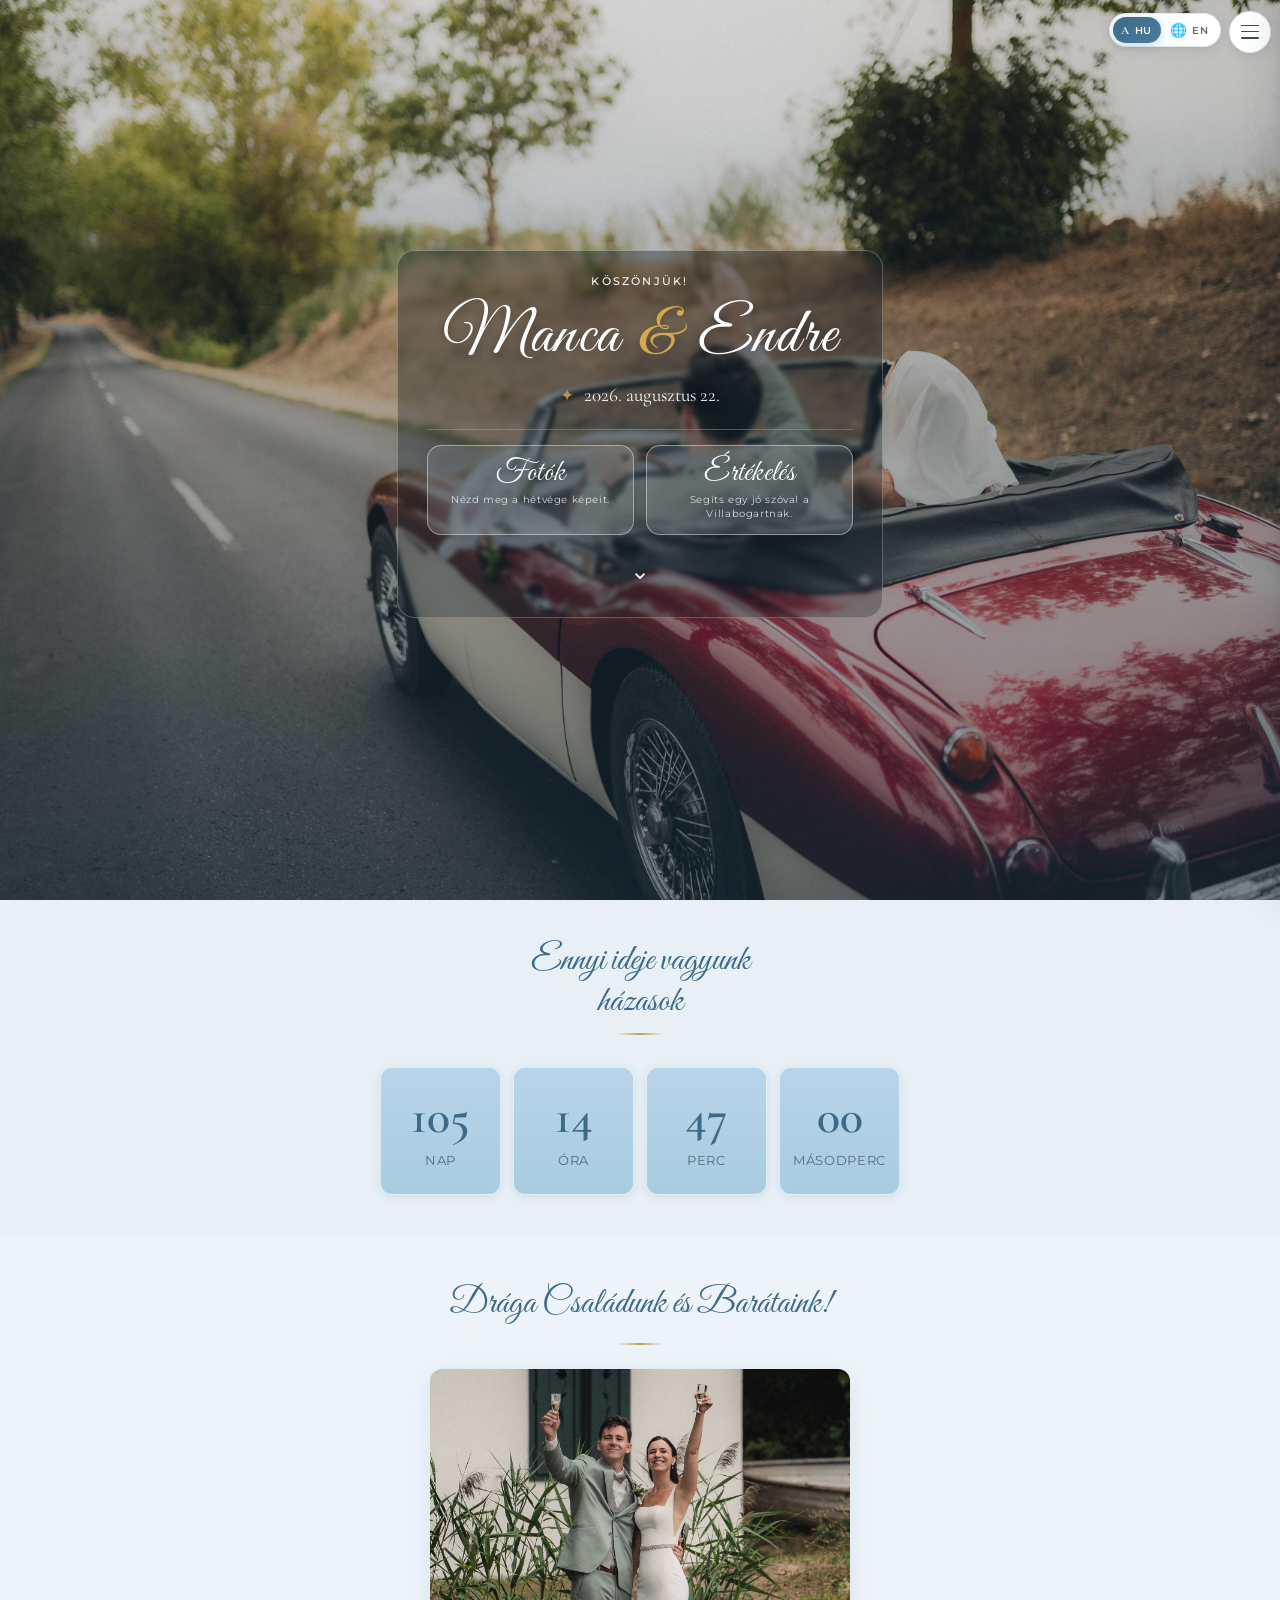
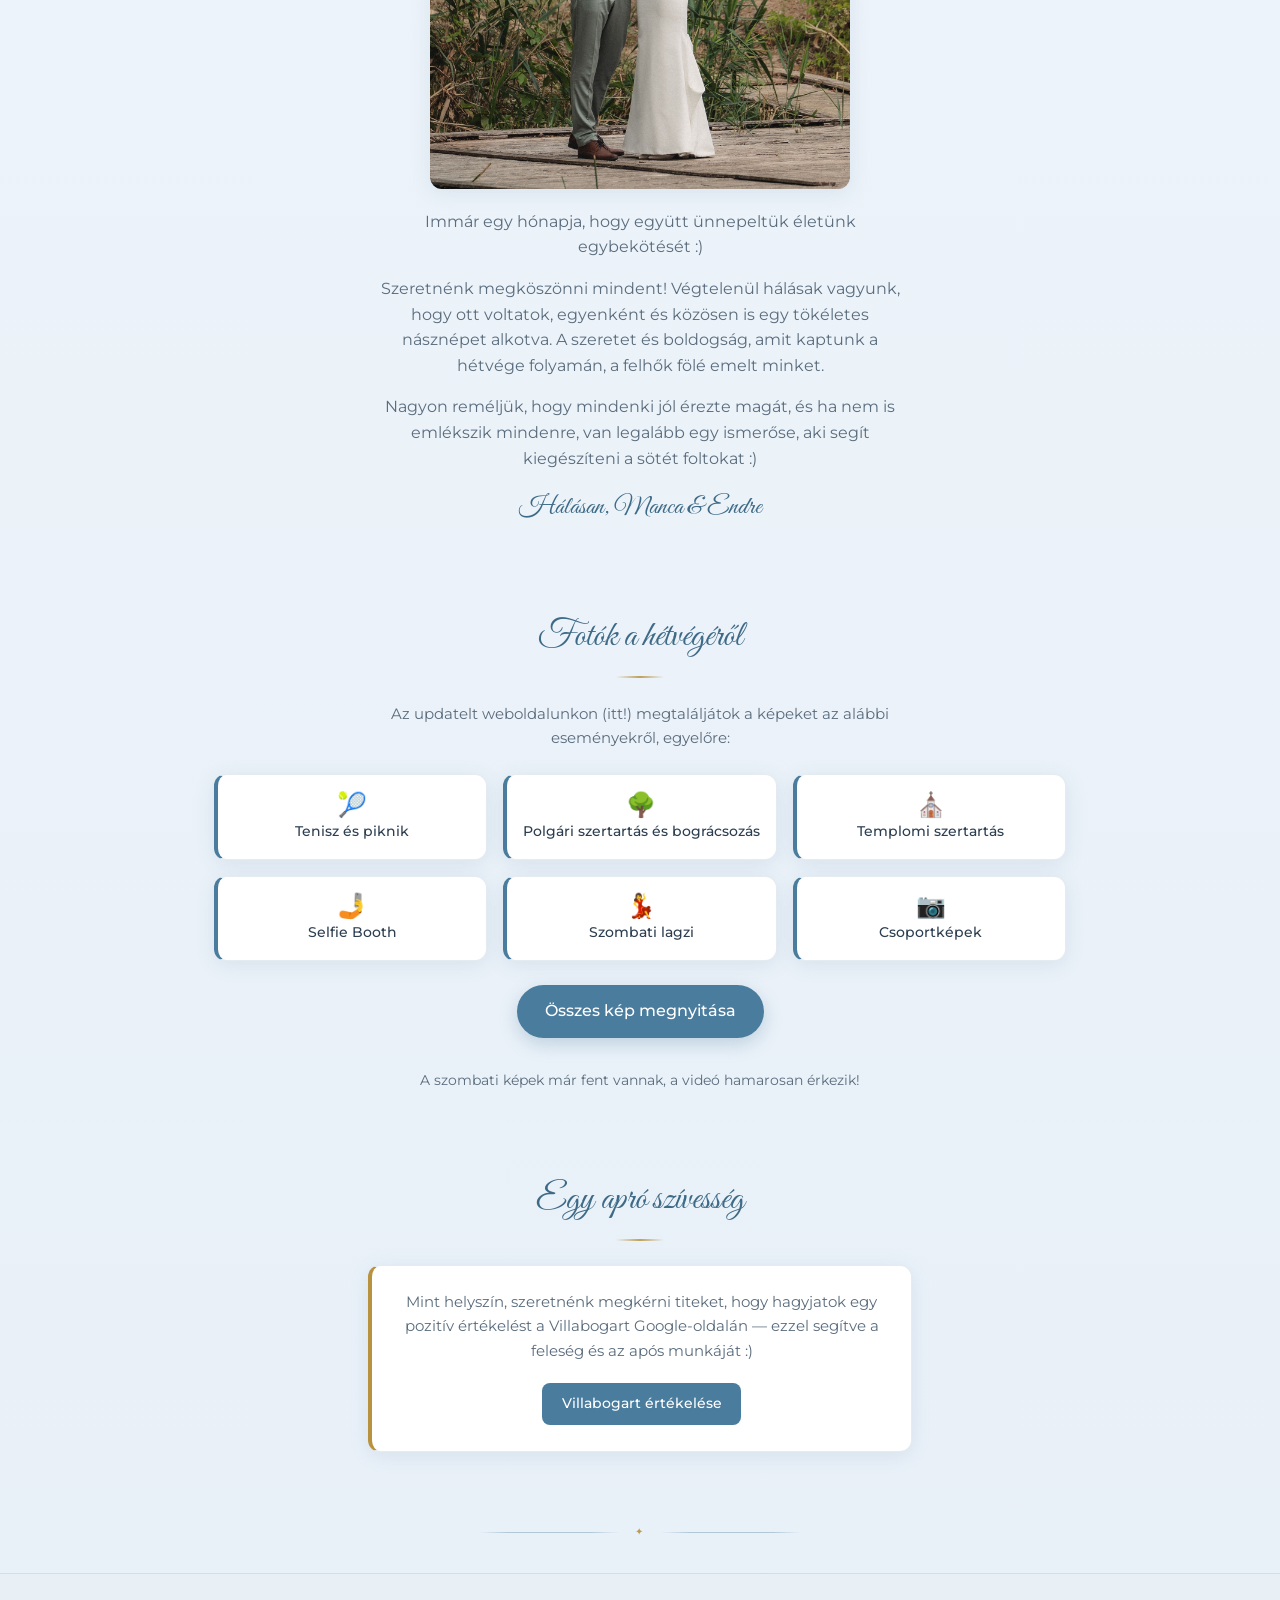
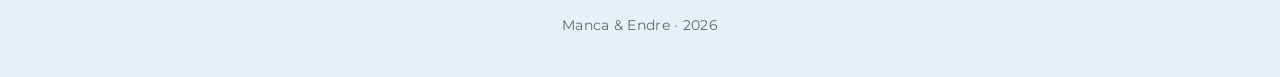
==== commit d0dc00a8: "Esküvő utáni köszönő oldallá alakítva Az esküvő utáni tartalommal váltottuk fel a meghívó oldalt: kö" ====
--- a/index.html
+++ b/index.html
@@ -1,5 +1,5 @@
 <!DOCTYPE html>
-<html lang="hu" data-invite="chooser">
+<html lang="hu">
 <head>
   <meta charset="UTF-8">
   <!-- Google tag (gtag.js) -->
@@ -10,79 +10,12 @@
     gtag('js', new Date());
     gtag('config', 'G-HWMEY06HQK');
   </script>
-  <script>
-    (function () {
-      var html = document.documentElement;
-      var SS = 'eskuvo_invite_variant';
-      var CK = 'eskuvo_invite_variant';
-      var maxAge = 60 * 60 * 24 * 120; /* 120 nap */
-      var sec = typeof location !== 'undefined' && location.protocol === 'https:' ? '; Secure' : '';
-
-      function setInviteCookie(val) {
-        try {
-          document.cookie =
-            CK + '=' + encodeURIComponent(val) + '; path=/; max-age=' + maxAge + '; SameSite=Lax' + sec;
-        } catch (e0) {}
-      }
-
-      function readInviteCookie() {
-        try {
-          var m = document.cookie.match(
-            new RegExp('(?:^|; )' + CK.replace(/[.*+?^${}()|[\]\\]/g, '\\$&') + '=(fri-sat|sat-only)(?:;|$)')
-          );
-          return m ? m[1] : '';
-        } catch (e1) {
-          return '';
-        }
-      }
-
-      function remember(val) {
-        try {
-          sessionStorage.setItem(SS, val);
-        } catch (e2) {}
-        setInviteCookie(val);
-      }
-
-      try {
-        var v = sessionStorage.getItem(SS);
-        if (v === 'fri-sat' || v === 'sat-only') {
-          html.setAttribute('data-invite', v);
-          return;
-        }
-      } catch (e3) {}
-
-      try {
-        var p = new URLSearchParams(window.location.search).get('meghivo');
-        if (p === 'babakocsi' || p === 'pezsgo' || p === 'tulipan') {
-          html.setAttribute('data-invite', 'fri-sat');
-          remember('fri-sat');
-          return;
-        }
-        if (p === 'gyertya') {
-          html.setAttribute('data-invite', 'sat-only');
-          remember('sat-only');
-          return;
-        }
-      } catch (e4) {}
-
-      var fromCookie = readInviteCookie();
-      if (fromCookie === 'fri-sat' || fromCookie === 'sat-only') {
-        html.setAttribute('data-invite', fromCookie);
-        try {
-          sessionStorage.setItem(SS, fromCookie);
-        } catch (e5) {}
-        return;
-      }
-
-      html.setAttribute('data-invite', 'chooser');
-    })();
-  </script>
   <meta name="viewport" content="width=device-width, initial-scale=1.0">
-  <title>Esküvőnk meghívója</title>
+  <title>Manca & Endre – Köszönjük!</title>
   <link rel="preconnect" href="https://fonts.googleapis.com">
   <link rel="preconnect" href="https://fonts.gstatic.com" crossorigin>
   <link href="https://fonts.googleapis.com/css2?family=Great+Vibes&family=Cormorant+Garamond:ital,wght@0,400;0,600;1,400&family=Montserrat:wght@300;400;500&display=swap" rel="stylesheet">
-  <link rel="stylesheet" href="styles.css?v=hero3">
+  <link rel="stylesheet" href="styles.css?v=thanks1">
   <meta name="theme-color" content="#3d6a87">
 </head>
 <body>
@@ -116,67 +49,12 @@
           </div>
           <ul class="site-nav__list">
             <li class="site-nav__item"><a class="site-nav__link site-nav__link--accent is-current" href="index.html" data-i18n="navLinkHome" aria-current="page">Főoldal</a></li>
-            <li class="site-nav__item"><a class="site-nav__link" href="menu.html" data-i18n="navLinkMenu">Vacsora Menü</a></li>
-            <li class="site-nav__item"><a class="site-nav__link" href="#program" data-i18n="programTitle">Program</a></li>
-            <li class="site-nav__item"><a class="site-nav__link" href="szallas.html" data-i18n="navLinkStay">Szállások</a></li>
-            <li class="site-nav__item"><a class="site-nav__link" href="infok.html" data-i18n="navLinkInfo">Tudnivalók</a></li>
+            <li class="site-nav__item"><a class="site-nav__link" href="#thanks" data-i18n="navLinkThanks">Köszönet</a></li>
+            <li class="site-nav__item"><a class="site-nav__link" href="#photos" data-i18n="navLinkPhotos">Fotók</a></li>
+            <li class="site-nav__item"><a class="site-nav__link" href="#review" data-i18n="navLinkReview">Értékelés</a></li>
           </ul>
         </div>
       </nav>
-    </div>
-  </div>
-  <!-- Gyökér: válaszd ki, melyik szimbólum szerepel a meghívódon -->
-  <div id="invite-landing" class="invite-landing" hidden aria-hidden="true">
-    <div class="invite-landing__inner">
-      <h1 class="invite-landing__title" data-i18n="inviteChoiceTitle">Melyik jel van a meghívódon?</h1>
-      <div class="invite-landing__grid" role="group" data-i18n-aria="inviteChoiceGroupAria" aria-label="Meghívó típus választása">
-        <button type="button" class="invite-landing__card" id="invite-choice-fri-sat" data-invite-choice="fri-sat" data-i18n-aria="inviteChoicePezsgoAria">
-          <span class="invite-landing__icon-wrap invite-landing__icon-wrap--landing-fixed invite-landing__icon-wrap--invite-img invite-landing__icon-wrap--pezsgo" aria-hidden="true">
-            <img
-              class="invite-landing__img invite-landing__img--pezsgo"
-              src="Fotok/invite-pezsgo.png"
-              alt=""
-              width="120"
-              height="120"
-              loading="eager"
-              decoding="async"
-            />
-          </span>
-          <span class="invite-landing__card-kicker" data-i18n="inviteChoicePezsgoKicker">Pezsgő</span>
-        </button>
-        <button type="button" class="invite-landing__card" id="invite-choice-sat-only" data-invite-choice="sat-only" data-i18n-aria="inviteChoiceGyertyaAria">
-          <span class="invite-landing__icon-wrap invite-landing__icon-wrap--landing-fixed invite-landing__icon-wrap--invite-img" aria-hidden="true">
-            <img
-              class="invite-landing__img"
-              src="Fotok/invite-gyertya.png"
-              alt=""
-              width="120"
-              height="120"
-              loading="eager"
-              decoding="async"
-            />
-          </span>
-          <span class="invite-landing__card-kicker" data-i18n="inviteChoiceGyertyaKicker">Gyertya</span>
-        </button>
-      </div>
-    </div>
-  </div>
-  <!-- Boríték overlay – csak mobilon, első megnyitáskor -->
-  <div id="envelope-overlay" class="envelope-overlay" aria-hidden="true">
-    <div class="envelope-container">
-      <div class="envelope">
-        <div class="envelope-body"></div>
-        <div class="envelope-letter" aria-hidden="true">
-          <span class="envelope-letter-names">Manca & Endre</span>
-          <span class="envelope-letter-date" data-i18n="heroDate">2026. augusztus 22.</span>
-        </div>
-        <div class="envelope-flap"></div>
-        <div class="envelope-seal-wrapper" aria-hidden="true">
-          <div class="envelope-seal"><span class="envelope-seal-initials">M & E</span></div>
-        </div>
-        <div class="envelope-front"></div>
-      </div>
-      <p class="envelope-text" data-i18n-html="envelopeText">Ez a meghívó csak Neked szól.<br>Érintsd meg a megnyitáshoz.</p>
     </div>
   </div>
 
@@ -184,31 +62,29 @@
     <!-- Hero / Címsor -->
     <header id="hero" class="hero animate-in">
       <div class="hero-bg">
-        <img src="https://images.unsplash.com/photo-1519225421980-715cb0215aed?w=1200&q=80" alt="" class="hero-bg-img" referrerpolicy="no-referrer" />
+        <img src="Fotok/new-hero.jpg" alt="" class="hero-bg-img" />
       </div>
       <div class="hero-content">
-        <p class="hero-badge" data-i18n="heroBadge">ÖSSZEHÁZASODUNK</p>
+        <p class="hero-badge" data-i18n="heroBadge">KÖSZÖNJÜK!</p>
         <h1><span class="hero-name hero-name-a">Manca</span> <span class="hero-amp">&</span> <span class="hero-name hero-name-b">Endre</span></h1>
         <p class="hero-date"><span class="hero-star" aria-hidden="true">✦</span> <span data-i18n="heroDate">2026. augusztus 22.</span></p>
         <div class="hero-links">
-          <a class="hero-link" href="szallas.html">
-            <span class="hero-link__title" data-i18n="navLinkStay">Szállások</span>
-            <span class="hero-link__text" data-i18n="homeCtaStay">Keresd a neved – megmutatjuk, hol alszol.</span>
-          </a>
-          <a class="hero-link" href="infok.html">
-            <span class="hero-link__title" data-i18n="navLinkInfo">Tudnivalók</span>
-            <span class="hero-link__text" data-i18n="homeCtaInfo">Parkolás, kontaktok, útvonal, transzfer.</span>
-          </a>
-        </div>
-        <a href="#countdown" class="hero-scroll" data-i18n-aria="heroScrollAria" aria-label="Visszaszámlálás részhez">⌄</a>
-      </div>
-      <div class="hero-mute" data-i18n-aria="heroMuteAria" data-i18n-title="heroMuteTitle" aria-label="Hang ki/be" title="Hang">🔇</div>
+          <a class="hero-link" href="#photos">
+            <span class="hero-link__title" data-i18n="heroLinkPhotosTitle">Fotók</span>
+            <span class="hero-link__text" data-i18n="heroLinkPhotosText">Nézd meg a hétvége képeit.</span>
+          </a>
+          <a class="hero-link" href="#review">
+            <span class="hero-link__title" data-i18n="heroLinkReviewTitle">Értékelés</span>
+            <span class="hero-link__text" data-i18n="heroLinkReviewText">Segíts egy jó szóval a Villabogartnak.</span>
+          </a>
+        </div>
+        <a href="#elapsed" class="hero-scroll" data-i18n-aria="heroScrollAria" aria-label="Ugrás az eltelt idő számlálóhoz">⌄</a>
+      </div>
     </header>
 
-
-    <!-- Countdown -->
-    <section id="countdown" class="section countdown-section animate-on-scroll">
-      <h2 class="script-title script-title--countdown" data-i18n="countdownTitle">Visszaszámlálás a nagy napig</h2>
+    <!-- Eltelt idő a nagy nap óta -->
+    <section id="elapsed" class="section countdown-section animate-on-scroll">
+      <h2 class="script-title script-title--countdown" data-i18n="elapsedTitle">Ennyi ideje vagyunk házasok</h2>
       <div class="countdown-grid">
         <div class="countdown-block">
           <span class="countdown-num" id="countdown-days">—</span>
@@ -227,448 +103,97 @@
           <span class="countdown-label" data-i18n="countdownSecs">másodperc</span>
         </div>
       </div>
-      <a href="#program" class="countdown-detail-link" data-i18n="countdownDetails">Részletek</a>
-    </section>
-
-    <!-- Vacsora menü – átvezető blokk -->
-    <section id="menu-teaser" class="section menu-teaser animate-on-scroll">
-      <a href="menu.html" class="menu-teaser__plate" data-i18n-aria="menuTeaserCta" aria-label="Menü megtekintése">
-        <span class="menu-teaser__cutlery menu-teaser__cutlery--fork" aria-hidden="true">
-          <svg viewBox="0 0 24 88" fill="none" xmlns="http://www.w3.org/2000/svg">
-            <path d="M6 2v22M12 2v22M18 2v22M6 24h12v6c0 4-3 7-6 7s-6-3-6-7v-6z" stroke="currentColor" stroke-width="1.6" stroke-linecap="round" stroke-linejoin="round"/>
-            <path d="M12 37v49" stroke="currentColor" stroke-width="1.8" stroke-linecap="round"/>
-          </svg>
-        </span>
-        <span class="menu-teaser__dish">
-          <span class="menu-teaser__dish-rim" aria-hidden="true"></span>
-          <span class="menu-teaser__dish-inner">
-            <span class="menu-teaser__title" data-i18n="menuTeaserTitle">Vacsora Menü</span>
-          </span>
-        </span>
-        <span class="menu-teaser__cutlery menu-teaser__cutlery--knife" aria-hidden="true">
-          <svg viewBox="0 0 24 88" fill="none" xmlns="http://www.w3.org/2000/svg">
-            <path d="M10 2c8 10 10 22 10 34H8c0-12 0-24 2-34z" stroke="currentColor" stroke-width="1.6" stroke-linejoin="round"/>
-            <path d="M12 36v50" stroke="currentColor" stroke-width="1.8" stroke-linecap="round"/>
-          </svg>
-        </span>
-      </a>
-    </section>
-
-    <!-- Üdvözlő szöveg -->
-    <section id="welcome" class="section welcome animate-on-scroll">
-      <h2 class="script-title" data-i18n="welcomeTitle">Szeretettel várunk</h2>
+    </section>
+
+    <!-- Köszönő levél -->
+    <section id="thanks" class="section welcome animate-on-scroll">
+      <h2 class="script-title" data-i18n="thanksTitle">Drága Családunk és Barátaink!</h2>
       <div class="welcome-image-wrap">
-        <img src="Fotok/welcome-manca-endre.png" alt="Manca és Endre" data-i18n-alt="welcomeImgAlt" class="welcome-image" loading="lazy" />
-      </div>
-      <div class="intro intro--invite-split">
-        <div class="intro-variant intro-variant--fri-sat">
-          <p data-i18n="welcomeIntroFriSat1">Kedves Vendégeink!</p>
-          <p data-i18n="welcomeIntroFriSat2">
-            Nagy örömmel hívunk Benneteket, hogy velünk ünnepeljétek életünk egyik legszebb hétvégéjét.
-          </p>
-          <p data-i18n="welcomeIntroFriSat3">
-            Csatlakozzatok hozzánk a pénteki közös hangolódásra és a szombati nagy napunkra is, hogy együtt élhessük át ezeket a
-            különleges pillanatokat.
-          </p>
-          <p data-i18n="welcomeIntroFriSat4">Szeretettel várunk Benneteket egy felejthetetlen ünneplésre!</p>
-        </div>
-        <div class="intro-variant intro-variant--sat-only">
-          <p data-i18n="welcomeIntroSatOnly1">Kedves Vendégeink!</p>
-          <p data-i18n="welcomeIntroSatOnly2">
-            Nagy örömmel hívunk Benneteket, hogy velünk ünnepeljétek életünk egyik legszebb napját.
-          </p>
-          <p data-i18n="welcomeIntroSatOnly3">
-            Csatlakozzatok hozzánk a nagy napunkra, hogy együtt élhessük át ezeket a különleges pillanatokat.
-          </p>
-          <p data-i18n="welcomeIntroSatOnly4">Szeretettel várunk Benneteket egy felejthetetlen ünneplésre!</p>
-        </div>
-      </div>
-    </section>
-
-    <!-- Program (mint a Boda Mar & Jaume „Programa del dia”) -->
-    <section id="program" class="section program animate-on-scroll">
-      <h2 class="script-title" data-i18n="programTitle">Program</h2>
-      <div class="program-ornament" aria-hidden="true">
-        <span class="program-ornament__line"></span>
-        <span class="program-ornament__star">✦</span>
-        <span class="program-ornament__line"></span>
-      </div>
-      <div class="program-invite program-invite--fri-sat" id="program-invite-fri-sat">
-        <div class="program-day-block program-day-block--fri">
-          <h3 class="program-day-title" data-i18n="programDayFriLabel">Péntek (augusztus 21.)</h3>
-          <ul class="program-list">
-            <li class="program-item program-item--fri-only">
-              <span class="program-icon" aria-hidden="true">🏡</span>
-              <span class="time" data-i18n="programFri0Time">10:00-tól</span>
-              <div><strong data-i18n="programFri0t">Érkezés, szállások elfoglalása</strong></div>
-            </li>
-            <li class="program-item program-item--fri-only">
-              <span class="program-icon" aria-hidden="true">🎾</span>
-              <span class="time" data-i18n="programFri1Time">11:00</span>
-              <div><strong data-i18n="programFri1t">Teniszbajnokság kezdődik, már átöltözve a játékosok</strong></div>
-            </li>
-            <li class="program-item program-item--fri-only">
-              <span class="program-icon" aria-hidden="true">🧺</span>
-              <span class="time" data-i18n="programFri2Time">12:00</span>
-              <div><strong data-i18n="programFri2t">Piknik a parkban</strong></div>
-            </li>
-            <li class="program-item program-item--fri-only">
-              <span class="program-icon" aria-hidden="true">🚶</span>
-              <span class="time" data-i18n="programFriMeetTime">15:30</span>
-              <div><strong data-i18n="programFriMeet">Találkozó Maison és Villabogart között, közös séta a polgári helyszínre</strong></div>
-            </li>
-            <li class="program-item program-item--fri-only">
-              <span class="program-icon" aria-hidden="true">🌳</span>
-              <span class="time" data-i18n="programFri3Time">16:00</span>
-              <div><strong data-i18n="programFri3t">Polgári esküvő az Odvas Fánál</strong></div>
-            </li>
-            <li class="program-item program-item--fri-only">
-              <span class="program-icon" aria-hidden="true">🥂</span>
-              <span class="time" data-i18n="programFriToastTime">16:30</span>
-              <div><strong data-i18n="programFriToast">Koccintás</strong></div>
-            </li>
-            <li class="program-item program-item--fri-only">
-              <span class="program-icon" aria-hidden="true">🍲</span>
-              <span class="time" data-i18n="programFri4Time">18:00</span>
-              <div><strong data-i18n="programFri4t">Bográcsgulyás vacsora a Maison teraszon</strong></div>
-            </li>
-          </ul>
-        </div>
-        <div class="program-day-divider" aria-hidden="true">
-          <span class="program-day-divider__line"></span>
-          <span class="program-day-divider__mark"></span>
-          <span class="program-day-divider__line"></span>
-        </div>
-        <div class="program-day-block program-day-block--sat">
-          <h3 class="program-day-title" data-i18n="programDaySatLabel">Szombat (augusztus 22.)</h3>
-          <ul class="program-list program-list--sat">
-            <li class="program-item">
-              <span class="program-icon" aria-hidden="true">🍳</span>
-              <span class="time" data-i18n="programSat1Time">09:00–10:30</span>
-              <div><strong data-i18n="programSat1t">Reggeli a Veterángarázsban</strong></div>
-            </li>
-            <li class="program-item">
-              <span class="program-icon" aria-hidden="true">☀️</span>
-              <span class="time" data-i18n="programSatFreeTime">10:30–14:00</span>
-              <div><strong data-i18n="programSatFree">Szabad program és készülődés</strong></div>
-            </li>
-            <li class="program-item">
-              <span class="program-icon" aria-hidden="true">🥪</span>
-              <span class="time" data-i18n="programSat2Time">12:00–13:00</span>
-              <div><strong data-i18n="programSat2t">Szendvicsebéd a Veterángarázsban</strong></div>
-            </li>
-            <li class="program-item">
-              <span class="program-icon" aria-hidden="true">🚗</span>
-              <span class="time" data-i18n="programSat3Time">14:00</span>
-              <div><strong data-i18n="programSat3t">Násznép indulás Kaposvárra</strong></div>
-            </li>
-            <li class="program-item">
-              <span class="program-icon" aria-hidden="true">⛪</span>
-              <span class="time" data-i18n="programSatChurchTime">14:45</span>
-              <div><strong data-i18n="programSatChurch">Násznép a templomban</strong></div>
-            </li>
-            <li class="program-item">
-              <span class="program-icon" aria-hidden="true">⛪</span>
-              <span class="time" data-i18n="programSat4Time">15:00</span>
-              <div><strong data-i18n="programSat4t">Egyházi nászmise a Nagyboldogasszony Székesegyházban</strong></div>
-            </li>
-            <li class="program-item">
-              <span class="program-icon" aria-hidden="true">🥂</span>
-              <span class="time" data-i18n="programSat5Time">17:00</span>
-              <div><strong data-i18n="programSat5t">Vendégvárás Alsóbogáton a Kastélynál</strong></div>
-            </li>
-            <li class="program-item">
-              <span class="program-icon" aria-hidden="true">📷</span>
-              <span class="time" data-i18n="programSat6Time">18:00</span>
-              <div><strong data-i18n="programSat6t">Csoportképek</strong></div>
-            </li>
-            <li class="program-item">
-              <span class="program-icon" aria-hidden="true">🍽</span>
-              <span class="time" data-i18n="programSat7Time">19:00</span>
-              <div><strong data-i18n="programSat7t">Vacsora</strong></div>
-            </li>
-            <li class="program-item">
-              <span class="program-icon" aria-hidden="true">🎂</span>
-              <span class="time" data-i18n="programSat8Time">21:30</span>
-              <div><strong data-i18n="programSat8t">Torta</strong></div>
-            </li>
-            <li class="program-item">
-              <span class="program-icon" aria-hidden="true">💃</span>
-              <span class="time" data-i18n="programSat9Time">22:30</span>
-              <div><strong data-i18n="programSat9t">Elsőtánc</strong></div>
-            </li>
-            <li class="program-item">
-              <span class="program-icon" aria-hidden="true">🌙</span>
-              <span class="time" data-i18n="programSat10Time">24:00</span>
-              <div><strong data-i18n="programSat10t">Éjféli töltött káposzta és hajnalig buli</strong></div>
-            </li>
-          </ul>
-        </div>
-        <div class="program-day-divider" aria-hidden="true">
-          <span class="program-day-divider__line"></span>
-          <span class="program-day-divider__mark"></span>
-          <span class="program-day-divider__line"></span>
-        </div>
-        <div class="program-day-block program-day-block--sun">
-          <h3 class="program-day-title" data-i18n="programDaySunLabel">Vasárnap (augusztus 23.)</h3>
-          <ul class="program-list program-list--sun">
-            <li class="program-item">
-              <span class="program-icon" aria-hidden="true">🍳</span>
-              <span class="time" data-i18n="programSun1Time">09:00–12:00</span>
-              <div><strong data-i18n="programSun1t">Reggeli a Veterángarázsban</strong></div>
-            </li>
-            <li class="program-item">
-              <span class="program-icon" aria-hidden="true">🔑</span>
-              <span class="time" data-i18n="programSun2Time">11:00-tól</span>
-              <div><strong data-i18n="programSun2t">Szállás elhagyása – kulcs a zárba</strong></div>
-            </li>
-          </ul>
-        </div>
-      </div>
-      <div class="program-invite program-invite--sat-only" id="program-invite-sat-only">
-        <div class="program-day-block program-day-block--sat">
-          <h3 class="program-day-title" data-i18n="programDaySatLabel">Szombat (augusztus 22.)</h3>
-          <ul class="program-list program-list--sat">
-            <li class="program-item">
-              <span class="program-icon" aria-hidden="true">🏡</span>
-              <span class="time" data-i18n="programSatArriveTime">11:00</span>
-              <div><strong data-i18n="programSatArrive">Érkezés és szállás elfoglalása</strong></div>
-            </li>
-            <li class="program-item">
-              <span class="program-icon" aria-hidden="true">🥪</span>
-              <span class="time" data-i18n="programSat2Time">12:00–13:00</span>
-              <div><strong data-i18n="programSat2t">Szendvicsebéd a Veterángarázsban</strong></div>
-            </li>
-            <li class="program-item">
-              <span class="program-icon" aria-hidden="true">⛪</span>
-              <span class="time" data-i18n="programSat4Time">15:00</span>
-              <div><strong data-i18n="programSat4t">Egyházi nászmise a Nagyboldogasszony Székesegyházban</strong></div>
-            </li>
-            <li class="program-item">
-              <span class="program-icon" aria-hidden="true">🥂</span>
-              <span class="time" data-i18n="programSat5Time">17:00</span>
-              <div><strong data-i18n="programSat5t">Vendégvárás Alsóbogáton a Kastélynál</strong></div>
-            </li>
-            <li class="program-item">
-              <span class="program-icon" aria-hidden="true">📷</span>
-              <span class="time" data-i18n="programSat6Time">18:00</span>
-              <div><strong data-i18n="programSat6t">Csoportképek</strong></div>
-            </li>
-            <li class="program-item">
-              <span class="program-icon" aria-hidden="true">🍽</span>
-              <span class="time" data-i18n="programSat7Time">19:00</span>
-              <div><strong data-i18n="programSat7t">Vacsora</strong></div>
-            </li>
-            <li class="program-item">
-              <span class="program-icon" aria-hidden="true">🎂</span>
-              <span class="time" data-i18n="programSat8Time">21:30</span>
-              <div><strong data-i18n="programSat8t">Torta</strong></div>
-            </li>
-            <li class="program-item">
-              <span class="program-icon" aria-hidden="true">💃</span>
-              <span class="time" data-i18n="programSat9Time">22:30</span>
-              <div><strong data-i18n="programSat9t">Elsőtánc</strong></div>
-            </li>
-            <li class="program-item">
-              <span class="program-icon" aria-hidden="true">🌙</span>
-              <span class="time" data-i18n="programSat10Time">24:00</span>
-              <div><strong data-i18n="programSat10t">Éjféli töltött káposzta és hajnalig buli</strong></div>
-            </li>
-          </ul>
-        </div>
-        <div class="program-day-divider" aria-hidden="true">
-          <span class="program-day-divider__line"></span>
-          <span class="program-day-divider__mark"></span>
-          <span class="program-day-divider__line"></span>
-        </div>
-        <div class="program-day-block program-day-block--sun">
-          <h3 class="program-day-title" data-i18n="programDaySunLabel">Vasárnap (augusztus 23.)</h3>
-          <ul class="program-list program-list--sun">
-            <li class="program-item">
-              <span class="program-icon" aria-hidden="true">🍳</span>
-              <span class="time" data-i18n="programSun1Time">09:00–12:00</span>
-              <div><strong data-i18n="programSun1t">Reggeli a Veterángarázsban</strong></div>
-            </li>
-            <li class="program-item">
-              <span class="program-icon" aria-hidden="true">🔑</span>
-              <span class="time" data-i18n="programSun2Time">11:00-tól</span>
-              <div><strong data-i18n="programSun2t">Szállás elhagyása – kulcs a zárba</strong></div>
-            </li>
-          </ul>
-        </div>
-      </div>
-      <p class="program-disclaimer" data-i18n="programDisclaimer">A programváltoztatás jogát fenntartjuk.</p>
-
-    </section>
-
-    <!-- Helyszín -->
-    <section id="venue" class="section venue animate-on-scroll">
-      <h2 class="script-title" data-i18n="venueTitle">Helyszín</h2>
-      <div class="venue-list">
-        <article class="venue-card venue-card--church">
-          <header class="venue-card__head">
-            <span class="venue-card__icon" aria-hidden="true">⛪</span>
-            <div class="venue-card__titles">
-              <p class="venue-card__kind" data-i18n="venueChurchKind">Nászmise</p>
-              <h3 class="venue-card__name" data-i18n="venueChurchName">Nagyboldogasszony székesegyház</h3>
-            </div>
-          </header>
-          <p class="venue-address" data-i18n="venueChurchAddress">7400 Kaposvár, Kossuth tér 3.</p>
-          <div class="venue-map-wrap">
-            <iframe
-              class="venue-map"
-              src="https://maps.google.com/maps?q=Kossuth+t%C3%A9r+3,+7400+Kaposv%C3%A1r&amp;hl=hu&amp;z=16&amp;output=embed"
-              allowfullscreen=""
-              loading="lazy"
-              referrerpolicy="no-referrer-when-downgrade"
-              data-i18n-title="venueMap"
-              title="Térkép – Nagyboldogasszony székesegyház"
-            ></iframe>
-          </div>
-          <a
-            href="https://www.google.com/maps/search/?api=1&amp;query=Kossuth+t%C3%A9r+3,+7400+Kaposv%C3%A1r"
-            target="_blank"
-            rel="noopener"
-            class="btn-map btn-map--venue"
-            data-i18n="venueMapBtn"
-            >Maps megnyitása</a
-          >
-        </article>
-        <article class="venue-card venue-card--reception">
-          <header class="venue-card__head">
-            <span class="venue-card__icon" aria-hidden="true">📍</span>
-            <div class="venue-card__titles">
-              <p class="venue-card__kind" data-i18n="venueLagziKind">Lagzi</p>
-              <h3 class="venue-card__name" data-i18n="venueLagziName">Villabogart</h3>
-            </div>
-          </header>
-          <p class="venue-address" data-i18n="venueLagziAddress">7443 Alsóbogát, Szabadság utca 4.</p>
-          <div class="venue-map-wrap">
-            <iframe
-              class="venue-map"
-              src="https://maps.google.com/maps?q=Szabads%C3%A1g+utca+4,+7443+Als%C3%B3bog%C3%A1t&amp;hl=hu&amp;z=16&amp;output=embed"
-              allowfullscreen=""
-              loading="lazy"
-              referrerpolicy="no-referrer-when-downgrade"
-              data-i18n-title="venueMap"
-              title="Térkép – Villabogart"
-            ></iframe>
-          </div>
-          <a
-            href="https://www.google.com/maps/search/?api=1&amp;query=Szabads%C3%A1g+utca+4,+7443+Als%C3%B3bog%C3%A1t"
-            target="_blank"
-            rel="noopener"
-            class="btn-map btn-map--venue"
-            data-i18n="venueMapBtn"
-            >Maps megnyitása</a
-          >
-        </article>
-      </div>
-    </section>
-
-    <!-- GYIK (mint Preguntas frecuentes) -->
-    <section id="faq" class="section faq animate-on-scroll">
-      <span class="section-icon faq-icon" aria-hidden="true">?</span>
-      <h2 class="script-title" data-i18n="faqTitle">Gyakori kérdések</h2>
-      <img src="Fotok/IMG_5486.jpg" alt="Gyakori kérdések – hangulatkép" data-i18n-alt="faqLeadAlt" class="section-lead-image" loading="lazy" />
-      <div class="faq-list">
-        <details class="faq-item">
-          <summary class="faq-question" data-i18n="faq1q">Hol helyezkednek el a szállások a kastélyhoz képest?</summary>
-          <div class="faq-answer">
-            <p data-i18n="faq1a">
-              A VILLABOGArT birtokon található szálláshelyek, mint a VILLABOGArT Vendégház és a Maison BOGArT, mindössze néhány perces sétára helyezkednek el a Magtártól. A Falusi Házak, Tóházak és Majorsági szállások esetében a távolság átlagosan 8–10 perc séta, míg autóval mindössze 3–4 perc.
-            </p>
-            <button
-              type="button"
-              class="faq-plan-trigger"
-              data-i18n-aria="faq1MapZoomAria"
-              aria-controls="faq-plan-lightbox"
-            >
-              <img
-                src="Fotok/bogatterv.png"
-                alt="Villabogart birtok térképe – szállások és épületek"
-                data-i18n-alt="faq1MapAlt"
-                class="faq-plan-image"
-                loading="lazy"
-              />
-            </button>
-          </div>
-        </details>
-        <details class="faq-item">
-          <summary class="faq-question" data-i18n="faq2q">Hogyan lehet a leggyorsabban, legjobban eljutni a Villabogart-hoz?</summary>
-          <div class="faq-answer">
-            <p data-i18n="faq2p">Három útvonalat javasolunk:</p>
-            <ul class="faq-route-list">
-              <li data-i18n="faq2l1">M7-esről Balatonszemesnél át kell térni a 67-es útra, majd Mernyeszentmiklósnál letérve egy kövezett úton át Somogygesztin keresztül eljutni Alsóbogát központjába, onnan legurulni a domboldalról és megérkezni a Magtárhoz;</li>
-              <li data-i18n="faq2l2">vagy továbbmenni a 67-es úton egészen Kaposfüredig, ott egy körforgalomból kitérve Juta–Somogyjád útvonalon elérve Alsóbogátot a táblánál jobbra fordulva megérkezni a Magtárhoz;</li>
-              <li data-i18n="faq2l3">vagy az M7-esről a 142-es km-nél letérve Lengyeltóti–Somogyvár–Osztopán–Somogyjád falvakon keresztül érnek el Alsóbogátra (ez a leghosszabb, de a legjobb minőségű út a falvak között).</li>
-            </ul>
-          </div>
-        </details>
-        <details class="faq-item">
-          <summary class="faq-question" data-i18n="faq3q">Milyen öltözék a megfelelő?</summary>
-          <p class="faq-answer" data-i18n="faq3a">Elegáns, színes öltözékre gondolunk — kérjük, kerüljétek a sötét színeket.</p>
-        </details>
-        <details class="faq-item">
-          <summary class="faq-question" data-i18n="faq4q">Milyen nászajándékot fogadtok szívesen?</summary>
-          <p class="faq-answer" data-i18n="faq4a">
-            Háztartásunk teljes, nem is vágyunk másra, csak közös életünk kezdetén egy kis támogatásra.
-          </p>
-        </details>
-      </div>
-    </section>
-
-    <!-- Galéria -->
-    <section id="gallery" class="section gallery animate-on-scroll">
-      <h2 class="script-title" data-i18n="galleryTitle">Galéria</h2>
-      <p class="gallery-note" data-i18n="galleryNote">Közös pillanatok.</p>
-      <div class="gallery-grid">
-        <img src="Fotok/kep5.jpg" alt="Galéria 1." data-i18n-alt="galleryAlt1" class="gallery-item" loading="lazy" />
-        <img src="Fotok/IMG_0402.jpg" alt="Galéria 2." data-i18n-alt="galleryAlt2" class="gallery-item" loading="lazy" />
-        <img src="Fotok/IMG_1416.jpg" alt="Galéria 3." data-i18n-alt="galleryAlt3" class="gallery-item" loading="lazy" />
-        <img src="Fotok/IMG_3560.jpg" alt="Galéria 4." data-i18n-alt="galleryAlt4" class="gallery-item gallery-item--anchor-top" loading="lazy" />
-        <img src="Fotok/IMG_6127.jpg" alt="Galéria 5." data-i18n-alt="galleryAlt5" class="gallery-item" loading="lazy" />
-        <img src="Fotok/IMG_7336.jpg" alt="Galéria 6." data-i18n-alt="galleryAlt6" class="gallery-item gallery-item--anchor-top" loading="lazy" />
-      </div>
-    </section>
-
-    <!-- RSVP (gépes: sötét sáv, krémes kártya, két oszlop checkbox, üzenet mező) -->
-    <section id="rsvp" class="section rsvp animate-on-scroll">
-      <div class="rsvp-banner"></div>
-      <div class="rsvp-inner">
-        <!--
-          Google Forms: hozz létre két űrlapot (péntek+szombat vs. csak szombat), majd a „Küldés” fülön
-          „<>” Beágyazás → másold a viewform?embedded=true URL-t ide. Válaszok → Táblázat: CSV / Excel export.
-        -->
-        <div
-          id="rsvp-google-root"
-          class="rsvp-google-root"
-          data-form-fri-sat="https://forms.gle/ADUMX5karPfQXKnJ8"
-          data-form-sat-only="https://docs.google.com/forms/d/e/1FAIpQLSeTBma8F5yfqxQ1Ia_rfKHM9K4_4u7EtAD6YxRiZUEVpzac8w/viewform"
+        <img src="Fotok/welcome-manca-endre.jpg" alt="Manca és Endre" data-i18n-alt="welcomeImgAlt" class="welcome-image" loading="lazy" />
+      </div>
+      <div class="thanks-text">
+        <p data-i18n="thanksP1">Immár egy hónapja, hogy együtt ünnepeltük életünk egybekötését :)</p>
+        <p data-i18n="thanksP2">
+          Szeretnénk megköszönni mindent! Végtelenül hálásak vagyunk, hogy ott voltatok, egyenként és közösen is egy
+          tökéletes násznépet alkotva. A szeretet és boldogság, amit kaptunk a hétvége folyamán, a felhők fölé emelt
+          minket.
+        </p>
+        <p data-i18n="thanksP3">
+          Nagyon reméljük, hogy mindenki jól érezte magát, és ha nem is emlékszik mindenre, van legalább egy
+          ismerőse, aki segít kiegészíteni a sötét foltokat :)
+        </p>
+        <p class="thanks-signature" data-i18n="thanksSignature">Hálásan, Manca & Endre</p>
+      </div>
+    </section>
+
+    <!-- Fotók -->
+    <section id="photos" class="section photos animate-on-scroll">
+      <h2 class="script-title" data-i18n="photosTitle">Fotók a hétvégéről</h2>
+      <p class="photos-intro" data-i18n="photosIntro">
+        Az updatelt weboldalunkon (itt!) megtaláljátok a képeket az alábbi eseményekről, egyelőre:
+      </p>
+      <ul class="photo-links">
+        <li>
+          <a class="photo-link-card" href="https://drive.google.com/drive/folders/1UiMU0kr9WMVm99Mq0KQg4B-HFdR7Enr2" target="_blank" rel="noopener">
+            <span class="photo-link-card__icon" aria-hidden="true">🎾</span>
+            <span class="photo-link-card__label" data-i18n="photoCat1">Tenisz és piknik</span>
+          </a>
+        </li>
+        <li>
+          <a class="photo-link-card" href="https://drive.google.com/drive/folders/1tV5vZOU5dy7vgAYCrY-FMOY6wys3PilV" target="_blank" rel="noopener">
+            <span class="photo-link-card__icon" aria-hidden="true">🌳</span>
+            <span class="photo-link-card__label" data-i18n="photoCat2">Polgári szertartás és bográcsozás</span>
+          </a>
+        </li>
+        <li>
+          <a class="photo-link-card" href="https://emimage75.pixieset.com/mancaendre/templomiszertartas/" target="_blank" rel="noopener">
+            <span class="photo-link-card__icon" aria-hidden="true">⛪</span>
+            <span class="photo-link-card__label" data-i18n="photoCatChurch">Templomi szertartás</span>
+          </a>
+        </li>
+        <li>
+          <a class="photo-link-card" href="https://visionphotoevent12.pixieset.com/mancaandendre/" target="_blank" rel="noopener">
+            <span class="photo-link-card__icon" aria-hidden="true">🤳</span>
+            <span class="photo-link-card__label" data-i18n="photoCat3">Selfie Booth</span>
+          </a>
+        </li>
+        <li>
+          <a class="photo-link-card" href="https://emimage75.pixieset.com/mancaendre/buli/" target="_blank" rel="noopener">
+            <span class="photo-link-card__icon" aria-hidden="true">💃</span>
+            <span class="photo-link-card__label" data-i18n="photoCat4">Szombati lagzi</span>
+          </a>
+        </li>
+        <li>
+          <a class="photo-link-card" href="https://emimage75.pixieset.com/mancaendre/csoportkepekvacsora/" target="_blank" rel="noopener">
+            <span class="photo-link-card__icon" aria-hidden="true">📷</span>
+            <span class="photo-link-card__label" data-i18n="photoCat6">Csoportképek</span>
+          </a>
+        </li>
+      </ul>
+      <div class="photos-cta">
+        <a class="btn-map btn-map--big" href="https://emimage75.pixieset.com/mancaendre/" target="_blank" rel="noopener" data-i18n="photosCta">Összes kép megnyitása</a>
+      </div>
+      <p class="photos-note" data-i18n="photosNote">
+        A szombati képek már fent vannak, a videó hamarosan érkezik!
+      </p>
+    </section>
+
+    <!-- Értékelés -->
+    <section id="review" class="section review animate-on-scroll">
+      <h2 class="script-title" data-i18n="reviewTitle">Egy apró szívesség</h2>
+      <div class="review-card">
+        <p data-i18n="reviewText">
+          Mint helyszín, szeretnénk megkérni titeket, hogy hagyjatok egy pozitív értékelést a Villabogart
+          Google-oldalán — ezzel segítve a feleség és az após munkáját :)
+        </p>
+        <a
+          class="btn-map"
+          href="https://www.google.com/maps/search/?api=1&amp;query=Szabads%C3%A1g+utca+4,+7443+Als%C3%B3bog%C3%A1t"
+          target="_blank"
+          rel="noopener"
+          data-i18n="reviewCta"
+          >Villabogart értékelése</a
         >
-          <iframe
-            id="rsvp-google-iframe"
-            class="rsvp-google-iframe"
-            hidden
-            data-i18n-title="rsvpIframeTitle"
-            title="RSVP űrlap"
-            loading="lazy"
-          ></iframe>
-          <div id="rsvp-google-fallback" class="rsvp-google-fallback" hidden>
-            <p data-i18n="rsvpGoogleMissing">Állítsd be a Google űrlap beágyazási linkjeit az index.html fájlban (data-form-fri-sat és data-form-sat-only).</p>
-          </div>
-          <p class="rsvp-google-external" hidden>
-            <a
-              id="rsvp-google-open"
-              class="rsvp-google-external-link"
-              href="#"
-              target="_blank"
-              rel="noopener noreferrer"
-              data-i18n="rsvpGoogleOpenNewTab"
-              >Megnyitás új lapon</a
-            >
-          </p>
-        </div>
       </div>
     </section>
 
@@ -679,23 +204,6 @@
     </footer>
   </main>
 
-  <dialog id="faq-plan-lightbox" class="image-lightbox" aria-labelledby="faq-plan-lightbox-title">
-    <div class="image-lightbox__panel">
-      <p id="faq-plan-lightbox-title" class="image-lightbox__title" data-i18n="faq1MapLightboxTitle">
-        Villabogart birtok térképe
-      </p>
-      <button type="button" class="image-lightbox__close" data-i18n-aria="imageLightboxClose" aria-label="Bezárás">
-        <span aria-hidden="true">×</span>
-      </button>
-      <img
-        src="Fotok/bogatterv.png"
-        alt=""
-        data-i18n-alt="faq1MapAlt"
-        class="image-lightbox__img"
-      />
-    </div>
-  </dialog>
-
   <script src="i18n.js" defer></script>
   <script src="script.js" defer></script>
 </body>
--- a/styles.css
+++ b/styles.css
@@ -90,500 +90,6 @@
   font-size: 2.25rem;
 }
 
-/* Meghívó választó – gyökér URL, két szimbólum */
-html[data-invite='chooser'] body {
-  overflow: hidden;
-}
-
-html[data-invite='chooser'] .site-chrome {
-  z-index: 10060;
-}
-
-html[data-invite='chooser'] .site-nav {
-  display: none !important;
-}
-
-html[data-invite='chooser'] #envelope-overlay {
-  display: none !important;
-}
-
-.invite-landing {
-  box-sizing: border-box;
-  position: fixed;
-  inset: 0;
-  z-index: 10050;
-  display: flex;
-  align-items: center;
-  justify-content: center;
-  padding: 1.25rem max(1rem, env(safe-area-inset-right)) max(1.25rem, env(safe-area-inset-bottom))
-    max(1rem, env(safe-area-inset-left));
-  background: linear-gradient(180deg, #e4ecf2 0%, #d4e2ec 50%, #c8dae6 100%);
-  overflow-y: auto;
-}
-
-.invite-landing[hidden] {
-  display: none !important;
-}
-
-.invite-landing__inner {
-  width: 100%;
-  max-width: 52rem;
-  margin: 0 auto;
-}
-
-.invite-landing__title {
-  font-family: var(--font-script), Georgia, serif;
-  font-size: clamp(1.65rem, 4.5vw, 2.1rem);
-  color: var(--color-blue-dark);
-  text-align: center;
-  margin: 0 0 1.75rem;
-  line-height: 1.2;
-}
-
-.invite-landing__grid {
-  display: grid;
-  grid-template-columns: 1fr;
-  gap: 1.25rem;
-}
-
-@media (min-width: 640px) {
-  .invite-landing__grid {
-    grid-template-columns: 1fr 1fr;
-    gap: 1.5rem;
-  }
-}
-
-.invite-landing__card {
-  display: flex;
-  flex-direction: column;
-  align-items: center;
-  text-align: center;
-  width: 100%;
-  margin: 0;
-  padding: 1.75rem 1.35rem 1.5rem;
-  border: 2px solid rgba(74, 124, 158, 0.28);
-  border-radius: calc(var(--radius) + 4px);
-  background: rgba(255, 255, 255, 0.97);
-  box-shadow: 0 10px 36px rgba(45, 62, 80, 0.1);
-  cursor: pointer;
-  font: inherit;
-  color: var(--color-text);
-  transition: border-color 0.2s ease, transform 0.2s ease, box-shadow 0.2s ease;
-}
-
-.invite-landing__card:hover {
-  border-color: rgba(74, 124, 158, 0.55);
-  transform: translateY(-3px);
-  box-shadow: 0 14px 44px rgba(45, 62, 80, 0.14);
-}
-
-.invite-landing__card:focus-visible {
-  outline: 3px solid rgba(74, 124, 158, 0.45);
-  outline-offset: 3px;
-}
-
-.invite-landing__icon-wrap {
-  display: flex;
-  align-items: center;
-  justify-content: center;
-  width: clamp(5.5rem, 22vw, 7.5rem);
-  height: clamp(5.5rem, 22vw, 7.5rem);
-  margin-bottom: 1rem;
-  border-radius: 50%;
-  background: rgba(74, 124, 158, 0.1);
-  color: var(--color-blue-dark);
-}
-
-.invite-landing__icon-svg {
-  width: 58%;
-  height: 58%;
-}
-
-/* Meghívó-választó: pezsgő és gyertya illusztráció, 120×120 px kör, középen */
-.invite-landing__icon-wrap.invite-landing__icon-wrap--landing-fixed {
-  box-sizing: border-box;
-  width: 120px;
-  height: 120px;
-  min-width: 120px;
-  min-height: 120px;
-  flex-shrink: 0;
-}
-
-.invite-landing__icon-wrap--landing-fixed .invite-landing__icon-svg {
-  display: block;
-  width: 120px;
-  height: 120px;
-  max-width: none;
-  max-height: none;
-}
-
-.invite-landing__icon-wrap--invite-img {
-  background: #fff;
-  overflow: hidden;
-  padding: 10px;
-  box-sizing: border-box;
-}
-
-.invite-landing__img {
-  display: block;
-  width: 100%;
-  height: 100%;
-  object-fit: contain;
-  object-position: center;
-  border-radius: 50%;
-}
-
-/* Pezsgő: ne kör legyen a keret (ne vágja le a sarkokat), lágy kerekített téglalap */
-.invite-landing__icon-wrap.invite-landing__icon-wrap--landing-fixed.invite-landing__icon-wrap--invite-img.invite-landing__icon-wrap--pezsgo {
-  border-radius: 18px;
-  padding: 10px;
-}
-
-.invite-landing__img--pezsgo {
-  border-radius: 12px;
-  object-position: center;
-}
-
-.invite-landing__card-kicker {
-  font-family: var(--font-script), Georgia, serif;
-  font-size: clamp(1.45rem, 3.5vw, 1.75rem);
-  color: var(--color-blue-dark);
-  margin-bottom: 0;
-}
-
-/* ===== Boríték overlay – világoskék / lila boríték mint a képen ===== */
-.envelope-overlay {
-  position: fixed;
-  top: 0;
-  left: 0;
-  right: 0;
-  bottom: 0;
-  width: 100%;
-  min-height: 100vh;
-  min-height: 100dvh;
-  min-height: -webkit-fill-available;
-  z-index: 9999;
-  background: #dce8ef;
-  background: linear-gradient(180deg, #e4ecf2 0%, #d4e2ec 50%, #c8dae6 100%);
-  -webkit-tap-highlight-color: transparent;
-  display: flex;
-  flex-direction: column;
-  align-items: center;
-  justify-content: center;
-  padding: 1.5rem;
-  transition: opacity 0.8s ease, visibility 0.8s ease;
-}
-
-.envelope-overlay::before {
-  content: "";
-  position: absolute;
-  inset: 0;
-  background: url("data:image/svg+xml,%3Csvg width='60' height='60' viewBox='0 0 60 60' xmlns='http://www.w3.org/2000/svg'%3E%3Cpath d='M0 30 L30 0 L60 30 L30 60 Z' fill='none' stroke='%234a7c9e' stroke-opacity='0.06' stroke-width='0.5'/%3E%3C/svg%3E");
-  pointer-events: none;
-}
-
-.envelope-overlay.open.zoom-phase .envelope-container {
-  transform: scale(0.2);
-  opacity: 0;
-}
-
-.envelope-overlay.hidden {
-  opacity: 0;
-  visibility: hidden;
-  pointer-events: none;
-}
-
-.envelope-container {
-  position: relative;
-  width: 280px;
-  height: 196px;
-  perspective: 800px;
-  perspective-origin: center center;
-  z-index: 1;
-  display: flex;
-  flex-direction: column;
-  align-items: center;
-  text-align: center;
-}
-
-/* Gépes nézet: jóval nagyobb boríték */
-@media (min-width: 768px) {
-  .envelope-container {
-    width: 420px;
-    height: auto;
-    aspect-ratio: 280 / 196;
-  }
-
-  .envelope-seal {
-    width: 92px;
-    height: 92px;
-    padding: 0 12px;
-  }
-
-  .envelope-seal-initials {
-    font-size: 1.4rem;
-    letter-spacing: 0.1em;
-  }
-
-  .envelope-text {
-    font-size: 1.15rem;
-    margin-top: 2rem;
-    max-width: 420px;
-  }
-
-  .envelope-letter {
-    max-width: 280px;
-    padding: 0.75rem 1rem;
-    bottom: 10px;
-  }
-
-  .envelope-letter-names {
-    font-size: 1.35rem;
-  }
-
-  .envelope-letter-date {
-    font-size: 0.8rem;
-  }
-}
-
-@media (max-width: 767px) {
-  .envelope-container {
-    width: min(85vw, 320px);
-    height: auto;
-    aspect-ratio: 280 / 196;
-  }
-
-  .envelope-seal {
-    width: 72px;
-    height: 72px;
-    padding: 0 10px;
-  }
-
-  .envelope-seal-initials {
-    font-size: 1.1rem;
-    letter-spacing: 0.1em;
-  }
-}
-
-.envelope {
-  position: relative;
-  width: 100%;
-  height: 100%;
-  transform-style: preserve-3d;
-  filter: drop-shadow(0 12px 28px rgba(74,124,158,0.15)) drop-shadow(0 4px 8px rgba(74,124,158,0.08));
-}
-/* Fedél tengelye: felső él (transform-origin: top center) – a fedél erre a vonalra hajlik le */
-
-/* Alsó téglalap (test) – mögötte van a fedélnek, sötétebb tónus */
-.envelope-body {
-  position: absolute;
-  top: 0%;
-  left: 0;
-  right: 0;
-  bottom: 0;
-  z-index: 0;
-  background: linear-gradient(180deg, #dce8f0 0%, #d2e0ea 35%, #c8dae4 100%);
-  border: 1px solid rgba(74,124,158,0.35);
-  border-top: none;
-  border-radius: 0 0 10px 10px;
-  box-shadow: inset 0 2px 4px rgba(255,255,255,0.5), 0 4px 12px rgba(74,124,158,0.12);
-}
-
-/* Háromszög fedél – külön réteg, világosabb, a test fölött (külön ül) */
-.envelope-flap {
-  position: absolute;
-  top: 0;
-  left: 0;
-  right: 0;
-  height: 56%;
-  z-index: 1;
-  border-radius: 10px 10px 0 0;
-  transform-origin: top center;
-  transform-style: preserve-3d;
-  backface-visibility: visible;
-  transition: transform 0.9s cubic-bezier(0.34, 1.56, 0.64, 1);
-  clip-path: polygon(0 0, 50% 100%, 100% 0);
-  -webkit-clip-path: polygon(0 0, 50% 100%, 100% 0);
-  /* Világosabb mint a test – külön látszik a háromszög tető */
-  background: linear-gradient(175deg, #f6fafc 0%, #eef4f8 25%, #e6eef4 60%, #dce6f0 100%);
-  /* Árnyék a fedél alatt, hogy a testre ráüljön + szélek körvonala */
-  box-shadow:
-    0 4px 14px rgba(74,124,158,0.18),
-    0 2px 6px rgba(74,124,158,0.12),
-    inset 0 2px 0 rgba(255,255,255,0.9),
-    inset 0 -2px 4px rgba(74,124,158,0.08);
-  filter: drop-shadow(0 1px 2px rgba(74,124,158,0.2)) drop-shadow(0 0 0 1px rgba(74,124,158,0.12));
-}
-
-.envelope-flap::after {
-  content: "";
-  position: absolute;
-  left: 0;
-  right: 0;
-  top: 0;
-  height: 2px;
-  background: linear-gradient(90deg, transparent 5%, rgba(255,255,255,0.9) 20%, rgba(255,255,255,0.9) 80%, transparent 95%);
-  pointer-events: none;
-  box-shadow: 0 1px 0 rgba(74,124,158,0.2);
-}
-
-/* Boríték: felső vonal = tengely, a fedél lefelé hajlik (nem fordítva) */
-.envelope-overlay.open .envelope-flap {
-  transform: rotateX(-180deg);
-}
-
-/* Megnyitáskor a boríték „beleolvad” – kicsinyül, eltűnik */
-.envelope-overlay.open .envelope-container {
-  transition: transform 0.7s cubic-bezier(0.22, 1, 0.36, 1), opacity 0.5s ease 0.2s;
-}
-
-.envelope-overlay.open .envelope-text {
-  transition: opacity 0.25s ease;
-}
-
-/* Test mögött, ne takarja a fedélt és a pecsétet */
-.envelope-front {
-  position: absolute;
-  top: 42%;
-  left: 0;
-  right: 0;
-  bottom: 0;
-  z-index: -1;
-  background: transparent;
-  pointer-events: none;
-}
-
-/* Pecsét wrapper: a fedéllel együtt forog, nincs clip-path → a pecsét nem vágódik le */
-.envelope-seal-wrapper {
-  position: absolute;
-  top: 0;
-  left: 0;
-  right: 0;
-  height: 56%;
-  z-index: 2;
-  transform-origin: top center;
-  transform-style: preserve-3d;
-  pointer-events: none;
-  transition: transform 0.9s cubic-bezier(0.34, 1.56, 0.64, 1);
-}
-
-.envelope-overlay.open .envelope-seal-wrapper {
-  transform: rotateX(-180deg);
-}
-
-/* Pecsét a fedél végén – a wrapper alján, teljesen látható, legfelül */
-.envelope-seal {
-  position: absolute;
-  bottom: 0;
-  left: 50%;
-  transform: translate(-50%, 50%);
-  width: 64px;
-  height: 64px;
-  border-radius: 50%;
-  background: radial-gradient(circle at 35% 35%, #f5ecd8, #e8dcc4 50%, #d4c4a0);
-  box-shadow: inset 0 2px 4px rgba(255,255,255,0.6), inset 0 -1px 2px rgba(0,0,0,0.1), 0 2px 6px rgba(0,0,0,0.1);
-  display: flex;
-  align-items: center;
-  justify-content: center;
-  padding: 0 8px;
-  line-height: 1;
-  box-sizing: border-box;
-  pointer-events: none;
-}
-
-/* Pecsét betűk – középen, arányosan a pecsét méretéhez */
-.envelope-seal-initials {
-  display: block;
-  font-family: var(--font-display);
-  font-size: 1rem;
-  font-weight: 600;
-  color: var(--color-text);
-  letter-spacing: 0.08em;
-  text-align: center;
-  white-space: nowrap;
-  width: 100%;
-  max-width: 100%;
-  line-height: 1;
-  margin: 0;
-  padding: 0;
-  box-sizing: border-box;
-}
-
-/* Boríték alatti szöveg – középre igazítva, nincs eltolás */
-.envelope-text {
-  margin-top: 1.75rem;
-  margin-left: 0;
-  margin-right: 0;
-  padding: 0 0.5rem;
-  font-family: var(--font-display);
-  font-size: 1rem;
-  font-weight: 500;
-  color: var(--color-blue-dark);
-  letter-spacing: 0.02em;
-  text-align: center;
-  line-height: 1.5;
-  z-index: 1;
-  max-width: 280px;
-  width: 100%;
-  box-sizing: border-box;
-}
-
-/* Belső levél = meghívó a borítékban megnyitáskor */
-.envelope-letter {
-  position: absolute;
-  left: 50%;
-  transform: translateX(-50%);
-  bottom: 8px;
-  width: 85%;
-  max-width: 200px;
-  padding: 0.6rem 0.75rem;
-  background: linear-gradient(180deg, #faf8f5 0%, #f5f0e8 100%);
-  border: 1px solid rgba(74,124,158,0.2);
-  border-radius: 4px;
-  box-shadow: inset 0 1px 0 rgba(255,255,255,0.8);
-  z-index: 1;
-  text-align: center;
-  opacity: 0;
-  transition: opacity 0.4s ease 0.35s;
-  pointer-events: none;
-}
-
-.envelope-overlay.open .envelope-letter {
-  opacity: 1;
-}
-
-.envelope-letter-names {
-  display: block;
-  font-family: var(--font-script);
-  font-size: 1.1rem;
-  color: var(--color-blue-dark);
-  letter-spacing: 0.03em;
-  line-height: 1.3;
-}
-
-.envelope-letter-date {
-  display: block;
-  font-family: var(--font-display);
-  font-size: 0.7rem;
-  color: var(--color-text-soft);
-  margin-top: 0.2rem;
-  letter-spacing: 0.02em;
-}
-
-@media (max-width: 767px) {
-  .envelope-text {
-    font-size: 1.05rem;
-    margin-top: 2rem;
-  }
-}
-
-.envelope-overlay.open .envelope-text {
-  opacity: 0;
-  transition: opacity 0.3s ease;
-}
-
-/* Boríték mobilon és gépen is megjelenik első látogatáskor (JS + localStorage) */
-
 /* ===== Main content – kezdetben rejtve mobilon, ha van boríték ===== */
 .main-content {
   min-height: 100vh;
@@ -594,29 +100,6 @@
   transform-origin: center top;
 }
 
-.main-content.content-hidden {
-  opacity: 0;
-  pointer-events: none;
-}
-
-body:has(#main-content.content-hidden) .site-nav {
-  visibility: hidden;
-  pointer-events: none;
-}
-
-/* Zoom-in: a meghívó tartalma „belezoomol” és ez lesz az oldal */
-.main-content.content-zoom-in {
-  opacity: 1;
-  pointer-events: auto;
-  transform: scale(0.45);
-  transition: transform 0.85s cubic-bezier(0.22, 1, 0.36, 1), opacity 0.4s ease;
-}
-
-.main-content.content-zoom-in.zoom-done {
-  transform: scale(1);
-  transition: transform 0.9s cubic-bezier(0.22, 1, 0.36, 1);
-}
-
 /* ===== Animációk (esküvős oldalak: scroll-reveal, lépcsős megjelenés, finom mozgás) ===== */
 .animate-on-scroll > * {
   opacity: 0;
@@ -669,14 +152,18 @@
 }
 
 .animate-in .hero-content {
-  opacity: 0;
-  transform: translateY(16px);
-  transition: opacity 0.7s ease-out 0.2s, transform 0.7s ease-out 0.2s;
-}
-
-.main-content:not(.content-hidden) .animate-in .hero-content {
-  opacity: 1;
-  transform: translateY(0);
+  animation: hero-content-in 0.8s cubic-bezier(0.22, 1, 0.36, 1) 0.15s both;
+}
+
+@keyframes hero-content-in {
+  from {
+    opacity: 0;
+    transform: translateY(16px);
+  }
+  to {
+    opacity: 1;
+    transform: translateY(0);
+  }
 }
 
 /* ===== Hero ===== */
@@ -861,16 +348,6 @@
   50% { transform: translateY(6px); }
 }
 
-.hero-mute {
-  position: absolute;
-  bottom: 1.5rem;
-  right: 1.5rem;
-  z-index: 2;
-  font-size: 1.25rem;
-  opacity: 0.7;
-  cursor: pointer;
-}
-
 .hero h1 {
   font-family: var(--font-script);
   font-size: clamp(2.5rem, 10vw, 4rem);
@@ -996,19 +473,27 @@
   object-fit: cover;
 }
 
-.welcome .intro {
+.thanks-text {
   text-align: center;
   color: var(--color-text-soft);
   font-size: 1rem;
-  margin: 0;
-}
-
-.welcome .intro-variant p {
+  max-width: 34rem;
+  margin: 0 auto;
+}
+
+.thanks-text p {
   margin: 0 0 1rem;
 }
 
-.welcome .intro-variant p:last-child {
+.thanks-text p:last-child {
   margin-bottom: 0;
+}
+
+.thanks-signature {
+  margin-top: 1.5rem;
+  font-family: var(--font-script);
+  font-size: 1.6rem;
+  color: var(--color-blue-dark);
 }
 
 /* Countdown – nagyobb, full site széles */
@@ -1070,848 +555,6 @@
   letter-spacing: 0.05em;
 }
 
-/* „Részletek” link mint a Boda „Detallos” */
-.countdown-detail-link {
-  display: inline-block;
-  margin-top: 1.5rem;
-  font-family: var(--font-script);
-  font-size: 1.4rem;
-  color: var(--color-blue-dark);
-  text-decoration: none;
-  transition: color 0.2s ease, transform 0.2s ease;
-}
-
-.countdown-detail-link:hover {
-  color: var(--color-blue);
-  transform: translateY(-1px);
-}
-
-/* Vacsora menü átvezető – tányér + villa/kés (szinkron a countdownnal) */
-.menu-teaser {
-  text-align: center;
-  max-width: none;
-  width: 100%;
-  margin: 0;
-  padding: 0.35rem clamp(0.85rem, 3vw, 2rem) 2.1rem;
-  background: var(--color-bg-countdown);
-  border: none;
-  box-sizing: border-box;
-}
-
-.menu-teaser__plate {
-  display: flex;
-  align-items: center;
-  justify-content: center;
-  gap: clamp(0.55rem, 2.5vw, 1.15rem);
-  max-width: min(440px, 100%);
-  margin: 0 auto;
-  text-decoration: none;
-  color: inherit;
-  transition: transform 0.25s ease;
-}
-
-.menu-teaser__plate:hover {
-  transform: translateY(-2px);
-}
-
-.menu-teaser__cutlery {
-  flex-shrink: 0;
-  width: clamp(1.35rem, 4.2vw, 1.85rem);
-  color: var(--color-blue-dark);
-  opacity: 0.55;
-  transition: color 0.2s ease, opacity 0.2s ease;
-}
-
-.menu-teaser__plate:hover .menu-teaser__cutlery {
-  color: var(--color-yellow-dark);
-  opacity: 0.9;
-}
-
-.menu-teaser__cutlery svg {
-  display: block;
-  width: 100%;
-  height: auto;
-}
-
-.menu-teaser__dish {
-  position: relative;
-  flex: 0 0 auto;
-  width: min(220px, 54vw);
-  aspect-ratio: 1;
-  display: flex;
-  align-items: center;
-  justify-content: center;
-  border-radius: 50%;
-  background:
-    radial-gradient(circle at 35% 28%, #ffffff 0%, #f3f8fb 45%, #e8f0f5 75%, #dce8ef 100%);
-  box-shadow:
-    0 0 0 1px rgba(74, 124, 158, 0.16),
-    0 0 0 8px rgba(255, 255, 255, 0.55),
-    0 0 0 9px rgba(74, 124, 158, 0.1),
-    0 8px 22px rgba(74, 124, 158, 0.14);
-  border: 1px solid rgba(255, 255, 255, 0.65);
-}
-
-.menu-teaser__dish-rim {
-  position: absolute;
-  inset: 10%;
-  border-radius: 50%;
-  border: 1px solid rgba(184, 146, 63, 0.28);
-  pointer-events: none;
-}
-
-.menu-teaser__dish-inner {
-  position: relative;
-  z-index: 1;
-  display: flex;
-  flex-direction: column;
-  align-items: center;
-  justify-content: center;
-  gap: 0.25rem;
-  padding: 0.95rem 0.8rem;
-  max-width: 80%;
-  text-align: center;
-}
-
-.menu-teaser__title {
-  margin: 0;
-  font-family: var(--font-display);
-  font-weight: 600;
-  font-style: italic;
-  font-size: clamp(1.35rem, 5.5vw, 1.55rem);
-  line-height: 1.15;
-  color: var(--color-blue-dark);
-}
-
-@media (min-width: 600px) {
-  .menu-teaser {
-    padding: 0.5rem 2rem 2.35rem;
-  }
-
-  .menu-teaser__dish {
-    width: 232px;
-  }
-}
-
-.home-cta-section {
-  text-align: center;
-  max-width: none;
-  width: 100%;
-  margin: 0;
-  padding: 2.25rem clamp(0.85rem, 3vw, 2rem) 2.5rem;
-  background: var(--color-bg-countdown);
-  box-sizing: border-box;
-}
-
-.home-cta-section .script-title {
-  margin: 0 auto 1.35rem;
-}
-
-.home-cta {
-  display: grid;
-  grid-template-columns: 1fr;
-  gap: 0.85rem;
-  max-width: min(640px, 96%);
-  margin: 0 auto;
-}
-
-.home-cta__card {
-  display: flex;
-  align-items: center;
-  gap: 0.95rem;
-  padding: 1.15rem 1.15rem 1.15rem 1.05rem;
-  text-align: left;
-  text-decoration: none;
-  color: inherit;
-  background: #fff;
-  border: 1px solid rgba(74, 124, 158, 0.14);
-  border-left: 4px solid var(--color-yellow-dark);
-  border-radius: var(--radius);
-  box-shadow: var(--shadow);
-  transition: transform 0.22s ease, box-shadow 0.22s ease;
-}
-
-.home-cta__card:hover {
-  transform: translateY(-3px);
-  box-shadow: 0 10px 28px rgba(74, 124, 158, 0.2);
-}
-
-.home-cta__icon {
-  flex-shrink: 0;
-  width: 3rem;
-  height: 3rem;
-  display: flex;
-  align-items: center;
-  justify-content: center;
-  border-radius: 50%;
-  background: rgba(212, 168, 75, 0.2);
-  color: var(--color-yellow-dark);
-}
-
-.home-cta__icon svg {
-  width: 1.5rem;
-  height: 1.5rem;
-}
-
-.home-cta__copy {
-  display: flex;
-  flex-direction: column;
-  gap: 0.2rem;
-  min-width: 0;
-  flex: 1;
-}
-
-.home-cta__title {
-  font-family: var(--font-display);
-  font-size: 1.35rem;
-  font-weight: 600;
-  color: var(--color-blue-dark);
-  line-height: 1.2;
-}
-
-.home-cta__text {
-  font-size: 0.86rem;
-  color: var(--color-text-soft);
-  line-height: 1.4;
-}
-
-.home-cta__go {
-  flex-shrink: 0;
-  color: var(--color-yellow-dark);
-  font-size: 1.15rem;
-}
-
-@media (min-width: 600px) {
-  .home-cta {
-    grid-template-columns: 1fr 1fr;
-    max-width: min(720px, 96%);
-  }
-}
-
-/* Szállás (mint Alojamiento) */
-.section-icon {
-  display: block;
-  text-align: center;
-  font-size: 1.5rem;
-  margin-bottom: 0.5rem;
-  color: var(--color-blue-dark);
-}
-
-.accommodation .script-title {
-  display: block;
-  text-align: center;
-  margin-top: 0;
-}
-
-.accommodation-subtitle {
-  text-align: center;
-  margin: -0.5rem 0 1.5rem;
-  font-size: 0.9rem;
-  color: var(--color-text-soft);
-}
-
-.accommodation-cards {
-  display: grid;
-  grid-template-columns: 1fr;
-  gap: 1rem;
-  max-width: 640px;
-  margin: 0 auto;
-}
-
-.accommodation-card {
-  background: var(--color-white);
-  border-radius: var(--radius);
-  overflow: hidden;
-  border: 1px solid rgba(74,124,158,0.15);
-  box-shadow: 0 2px 12px rgba(0,0,0,0.06);
-  transition: box-shadow 0.25s ease, transform 0.25s ease;
-}
-
-.accommodation-card:hover {
-  box-shadow: 0 6px 20px rgba(0,0,0,0.08);
-  transform: translateY(-2px);
-}
-
-.accommodation-card-img {
-  width: 100%;
-  aspect-ratio: 16/10;
-  object-fit: cover;
-  border-radius: var(--radius) var(--radius) 0 0;
-}
-
-.accommodation-card-body {
-  padding: 1.25rem;
-}
-
-.accommodation-card h3 {
-  font-family: var(--font-display);
-  font-size: 1.2rem;
-  margin: 0 0 0.35rem;
-  color: var(--color-text);
-}
-
-.accommodation-card p {
-  font-size: 0.9rem;
-  color: var(--color-text-soft);
-  margin: 0 0 1rem;
-}
-
-.btn-details {
-  display: inline-flex;
-  align-items: center;
-  gap: 0.4rem;
-  padding: 0.5rem 1rem;
-  font-size: 0.9rem;
-  color: var(--color-blue-dark);
-  text-decoration: none;
-  border: 1px solid rgba(74,124,158,0.35);
-  border-radius: 8px;
-  background: transparent;
-  transition: background 0.2s ease, color 0.2s ease;
-}
-
-.btn-details:hover {
-  background: rgba(74,124,158,0.08);
-  color: var(--color-blue);
-}
-
-.btn-details-icon {
-  font-size: 0.85em;
-}
-
-/* GYIK (mint Preguntas frecuentes) */
-.faq-icon {
-  font-size: 1.25rem;
-  font-weight: 600;
-  color: var(--color-blue-dark);
-}
-
-.faq-list {
-  max-width: min(560px, 100%);
-  margin: 0 auto;
-}
-
-.faq-item {
-  background: var(--color-white);
-  border-radius: var(--radius);
-  margin-bottom: 0.75rem;
-  border: 1px solid rgba(74,124,158,0.2);
-  box-shadow: 0 2px 8px rgba(0,0,0,0.04);
-  overflow: hidden;
-}
-
-.faq-question {
-  display: flex;
-  align-items: center;
-  justify-content: space-between;
-  padding: 1rem 1.25rem;
-  font-size: 0.95rem;
-  font-weight: 500;
-  color: var(--color-text);
-  cursor: pointer;
-  list-style: none;
-}
-
-.faq-question::-webkit-details-marker {
-  display: none;
-}
-
-.faq-question::after {
-  content: "⌄";
-  font-size: 1rem;
-  color: var(--color-blue-dark);
-  transition: transform 0.25s ease;
-}
-
-.faq-item[open] .faq-question::after {
-  transform: rotate(180deg);
-}
-
-.faq-answer {
-  padding: 1rem 1.25rem 1rem;
-  margin: 0;
-  font-size: 0.9rem;
-  color: var(--color-text-soft);
-  line-height: 1.5;
-  border-top: 1px solid rgba(74,124,158,0.1);
-}
-
-.faq-answer > p:first-child {
-  margin: 0 0 0.65rem;
-}
-
-.faq-route-list {
-  margin: 0;
-  padding-left: 1.2rem;
-  list-style-type: disc;
-}
-
-.faq-route-list li {
-  margin-bottom: 0.6rem;
-}
-
-.faq-route-list li:last-child {
-  margin-bottom: 0;
-}
-
-.faq-plan-trigger {
-  display: block;
-  width: 100%;
-  max-width: min(520px, 100%);
-  margin: 1rem auto 0;
-  padding: 0;
-  border: none;
-  background: none;
-  cursor: zoom-in;
-  border-radius: var(--radius);
-  transition: transform 0.25s ease, box-shadow 0.25s ease;
-}
-
-.faq-plan-trigger:hover .faq-plan-image,
-.faq-plan-trigger:focus-visible .faq-plan-image {
-  box-shadow: 0 6px 20px rgba(0, 0, 0, 0.12);
-}
-
-.faq-plan-trigger:focus-visible {
-  outline: 2px solid var(--color-blue);
-  outline-offset: 3px;
-}
-
-.faq-plan-image {
-  display: block;
-  width: 100%;
-  border-radius: var(--radius);
-  border: 1px solid rgba(74, 124, 158, 0.18);
-  box-shadow: 0 2px 12px rgba(0, 0, 0, 0.06);
-  transition: box-shadow 0.25s ease;
-}
-
-.image-lightbox {
-  padding: 0;
-  margin: 0;
-  border: none;
-  max-width: none;
-  max-height: none;
-  width: 100%;
-  height: 100%;
-  background: transparent;
-  overflow: visible;
-}
-
-.image-lightbox[open] {
-  display: flex;
-  align-items: center;
-  justify-content: center;
-}
-
-.image-lightbox::backdrop {
-  background: rgba(22, 38, 50, 0.88);
-}
-
-.image-lightbox__panel {
-  position: relative;
-  box-sizing: border-box;
-  width: min(96vw, 920px);
-  max-height: 92vh;
-  margin: 4vh auto;
-  padding: 0.75rem 0.75rem 1rem;
-  background: var(--color-white);
-  border-radius: var(--radius);
-  box-shadow: 0 20px 48px rgba(0, 0, 0, 0.35);
-}
-
-.image-lightbox__title {
-  margin: 0 2.5rem 0.65rem 0.35rem;
-  font-family: var(--font-display);
-  font-size: 1rem;
-  font-weight: 600;
-  color: var(--color-blue-dark);
-}
-
-.image-lightbox__close {
-  position: absolute;
-  top: 0.45rem;
-  right: 0.45rem;
-  width: 2.25rem;
-  height: 2.25rem;
-  padding: 0;
-  border: none;
-  border-radius: 50%;
-  background: rgba(74, 124, 158, 0.12);
-  color: var(--color-blue-dark);
-  font-size: 1.5rem;
-  line-height: 1;
-  cursor: pointer;
-  transition: background 0.2s ease, color 0.2s ease;
-}
-
-.image-lightbox__close:hover {
-  background: var(--color-blue-dark);
-  color: #fff;
-}
-
-.image-lightbox__close:focus-visible {
-  outline: 2px solid var(--color-blue);
-  outline-offset: 2px;
-}
-
-.image-lightbox__img {
-  display: block;
-  width: 100%;
-  height: auto;
-  max-height: calc(92vh - 4.5rem);
-  object-fit: contain;
-  border-radius: 6px;
-}
-
-/* Meghívó variáns (data-invite a <html>-en: fri-sat | sat-only) */
-.intro-variant--sat-only {
-  display: none;
-}
-
-.intro-variant--fri-sat {
-  display: block;
-}
-
-[data-invite='sat-only'] .intro-variant--fri-sat {
-  display: none;
-}
-
-[data-invite='sat-only'] .intro-variant--sat-only {
-  display: block;
-}
-
-.program-invite--sat-only {
-  display: none;
-}
-
-[data-invite='sat-only'] .program-invite--fri-sat {
-  display: none !important;
-}
-
-[data-invite='sat-only'] .program-invite--sat-only {
-  display: block;
-}
-
-[data-invite='sat-only'] .info-only-fri {
-  display: none !important;
-}
-
-.program-day-divider {
-  display: flex;
-  align-items: center;
-  justify-content: center;
-  gap: 0.9rem;
-  margin: 2.5rem auto 1.75rem;
-  max-width: min(240px, 72%);
-  padding: 0 0.5rem;
-}
-
-.program-day-divider__line {
-  flex: 1;
-  min-width: 2rem;
-  height: 1px;
-  background: linear-gradient(
-    90deg,
-    transparent,
-    rgba(74, 124, 158, 0.18) 30%,
-    rgba(184, 146, 63, 0.32) 50%,
-    rgba(74, 124, 158, 0.18) 70%,
-    transparent
-  );
-}
-
-.program-day-divider__mark {
-  flex-shrink: 0;
-  width: 5px;
-  height: 5px;
-  border-radius: 50%;
-  background: radial-gradient(circle at 35% 35%, rgba(212, 168, 75, 0.55), var(--color-yellow-dark));
-  opacity: 0.55;
-  box-shadow: 0 0 0 3px rgba(212, 168, 75, 0.08);
-}
-
-.program-day-block + .program-day-block {
-  margin-top: 0;
-  padding-top: 0;
-  border-top: none;
-}
-
-.program-day-title {
-  font-family: var(--font-script), "Georgia", serif;
-  font-weight: 400;
-  font-size: clamp(1.35rem, 3.2vw, 1.65rem);
-  color: var(--color-blue-dark);
-  text-align: center;
-  margin: 0 0 0.65rem;
-  letter-spacing: 0.02em;
-}
-
-.program-day-block:first-child .program-day-title {
-  margin-top: 0;
-}
-
-.rsvp-days-fieldset--sat-only {
-  display: none;
-  text-align: left;
-  border: 1px solid rgba(74, 124, 158, 0.15);
-  border-radius: var(--radius);
-  padding: 0.75rem 1rem;
-  margin-bottom: 0.75rem;
-}
-
-[data-invite='sat-only'] .rsvp-days-fieldset--weekend {
-  display: none !important;
-}
-
-[data-invite='sat-only'] .rsvp-days-fieldset--sat-only {
-  display: block;
-}
-
-.form-check-grid--days {
-  grid-template-columns: 1fr 1fr;
-}
-
-/* Program */
-.program-ornament {
-  display: flex;
-  align-items: center;
-  justify-content: center;
-  gap: 0.85rem;
-  margin: 0 auto 1.35rem;
-  max-width: min(320px, 88%);
-}
-
-.program-ornament__line {
-  flex: 1;
-  min-width: 1.5rem;
-  height: 1px;
-  background: linear-gradient(90deg, transparent, rgba(74, 124, 158, 0.35), transparent);
-}
-
-.program-ornament__star {
-  flex-shrink: 0;
-  font-size: 0.7rem;
-  color: var(--color-yellow-dark);
-  letter-spacing: 0.15em;
-  opacity: 0.92;
-}
-
-.program {
-  background: radial-gradient(ellipse 70% 55% at 50% 0%, rgba(232, 240, 248, 0.65) 0%, transparent 62%);
-}
-
-.section-lead-image {
-  width: 100%;
-  max-width: min(520px, 100%);
-  margin: 0 auto 1.15rem;
-  border-radius: var(--radius);
-  aspect-ratio: 16/9;
-  object-fit: cover;
-  box-shadow: var(--shadow);
-}
-
-.program-list {
-  list-style: none;
-  padding: 0;
-  margin: 0 auto;
-  max-width: min(520px, 100%);
-}
-
-.program-disclaimer {
-  margin: 1.75rem auto 0;
-  max-width: min(520px, 100%);
-  text-align: center;
-  font-size: 0.88rem;
-  font-style: italic;
-  color: var(--color-text-soft);
-}
-
-.program-item {
-  display: grid;
-  grid-template-columns: auto auto 1fr;
-  align-items: start;
-  gap: 0.75rem 1rem;
-  padding: 1rem 0;
-  border-bottom: 1px solid rgba(74,124,158,0.2);
-  font-size: 0.95rem;
-  opacity: 0;
-  transform: translateX(-12px);
-  transition: opacity 0.45s ease, transform 0.45s ease, background 0.2s ease;
-}
-
-.program-item > div {
-  min-width: 0;
-  word-wrap: break-word;
-}
-
-.section.visible .program-item {
-  opacity: 1;
-  transform: translateX(0);
-}
-
-.program-item:nth-child(1) { transition-delay: 0.05s; }
-.program-item:nth-child(2) { transition-delay: 0.12s; }
-.program-item:nth-child(3) { transition-delay: 0.19s; }
-.program-item:nth-child(4) { transition-delay: 0.26s; }
-.program-item:nth-child(5) { transition-delay: 0.33s; }
-.program-item:nth-child(6) { transition-delay: 0.4s; }
-.program-item:nth-child(7) { transition-delay: 0.47s; }
-.program-item:nth-child(8) { transition-delay: 0.54s; }
-.program-item:nth-child(9) { transition-delay: 0.61s; }
-.program-item:nth-child(10) { transition-delay: 0.68s; }
-.program-item:nth-child(12) { transition-delay: 0.82s; }
-.program-item:nth-child(13) { transition-delay: 0.89s; }
-
-.program-item:hover {
-  background: rgba(74,124,158,0.06);
-  border-radius: var(--radius);
-  margin: 0 -0.5rem;
-  padding-left: 0.5rem;
-  padding-right: 0.5rem;
-}
-
-.program-icon {
-  font-size: 1.4rem;
-  line-height: 1;
-}
-
-.program-list .time {
-  flex-shrink: 0;
-  font-weight: 500;
-  color: var(--color-blue-dark);
-  min-width: 4ch;
-  background: rgba(74,124,158,0.1);
-  padding: 0.25rem 0.5rem;
-  border-radius: 8px;
-}
-
-.program-desc {
-  font-size: 0.85rem;
-  color: var(--color-text-soft);
-}
-
-/* Helyszín – kártyák (mobilon egymás alatt, 768px+ két oszlop) */
-.venue-list {
-  display: grid;
-  grid-template-columns: 1fr;
-  gap: 1.25rem;
-  width: 100%;
-  max-width: var(--content-max);
-  margin: 0 auto;
-}
-
-.venue-card {
-  display: flex;
-  flex-direction: column;
-  gap: 0.85rem;
-  background: var(--color-white);
-  border-radius: var(--radius);
-  padding: 1.15rem 1.1rem 1.2rem;
-  box-shadow: var(--shadow);
-  border: 1px solid rgba(74, 124, 158, 0.14);
-  border-left: 4px solid var(--color-blue);
-  min-width: 0;
-  box-sizing: border-box;
-  transition: box-shadow 0.3s ease;
-}
-
-.venue-card--church {
-  border-left-color: var(--color-yellow-dark);
-}
-
-.venue-card--reception {
-  border-left-color: var(--color-blue-dark);
-}
-
-.venue-card__head {
-  display: flex;
-  align-items: center;
-  gap: 0.75rem;
-  min-width: 0;
-}
-
-.venue-card__icon {
-  flex-shrink: 0;
-  width: 2.65rem;
-  height: 2.65rem;
-  display: flex;
-  align-items: center;
-  justify-content: center;
-  border-radius: 50%;
-  font-size: 1.2rem;
-  line-height: 1;
-  background: rgba(74, 124, 158, 0.12);
-}
-
-.venue-card--church .venue-card__icon {
-  background: rgba(212, 168, 75, 0.22);
-}
-
-.venue-card__titles {
-  flex: 1;
-  min-width: 0;
-}
-
-.venue-card__kind {
-  margin: 0;
-  font-family: var(--font-body, 'Montserrat', sans-serif);
-  font-size: 0.68rem;
-  font-weight: 600;
-  letter-spacing: 0.1em;
-  text-transform: uppercase;
-  color: var(--color-blue-dark);
-}
-
-.venue-card--church .venue-card__kind {
-  color: var(--color-yellow-dark);
-}
-
-.venue-card__name {
-  margin: 0.2rem 0 0;
-  font-family: var(--font-display);
-  font-size: 1.12rem;
-  font-weight: 600;
-  line-height: 1.28;
-  color: var(--color-text);
-}
-
-.venue-address {
-  margin: 0;
-  font-size: 0.88rem;
-  line-height: 1.45;
-  color: var(--color-text-soft);
-}
-
-.venue-map-wrap {
-  width: 100%;
-  min-width: 0;
-  border-radius: 8px;
-  overflow: hidden;
-  border: 1px solid rgba(74, 124, 158, 0.2);
-}
-
-.venue-map {
-  width: 100%;
-  height: 165px;
-  border: 0;
-  display: block;
-}
-
-.btn-map--venue {
-  display: block;
-  width: 100%;
-  text-align: center;
-  box-sizing: border-box;
-  margin-top: 0.15rem;
-}
-
-@media (hover: hover) {
-  .venue-card:hover {
-    box-shadow: 0 12px 32px rgba(0, 0, 0, 0.1);
-  }
-}
-
 .btn-map {
   display: inline-block;
   padding: 0.6rem 1.2rem;
@@ -1929,7 +572,28 @@
   transform: translateY(-1px);
 }
 
-/* Galéria */
+.btn-map--big {
+  padding: 0.85rem 1.75rem;
+  font-size: 1rem;
+  border-radius: 999px;
+  box-shadow: 0 6px 18px rgba(74,124,158,0.28);
+}
+
+/* Fotók – bevezető, pillanatkép-csík, album linkek */
+.photos-intro {
+  text-align: center;
+  color: var(--color-text-soft);
+  font-size: 0.95rem;
+  max-width: 32rem;
+  margin: 0 auto 1.5rem;
+}
+
+.photos-cta {
+  text-align: center;
+  margin: 0 0 2rem;
+}
+
+/* Galéria / pillanatképek */
 .gallery-note {
   text-align: center;
   color: var(--color-text-soft);
@@ -1943,6 +607,7 @@
   gap: 0.75rem;
   max-width: 100%;
   overflow: hidden;
+  margin: 0 0 2rem;
 }
 
 .gallery-item {
@@ -1966,104 +631,75 @@
   box-shadow: var(--shadow);
 }
 
-/* RSVP – gépes: sötét sáv, krémes kártya, két oszlop checkbox, üzenet mező */
-.rsvp {
-  text-align: left;
-  max-width: min(560px, 100%);
-  margin-left: auto;
-  margin-right: auto;
-  position: relative;
-  padding-top: 0;
-  overflow-x: hidden;
-}
-
-.rsvp-banner {
-  position: absolute;
-  top: 0;
-  left: 0;
-  right: 0;
-  width: 100%;
-  height: 12px;
-  background: var(--color-blue-dark);
-  z-index: 0;
-}
-
-.rsvp-inner {
-  position: relative;
-  z-index: 1;
-  margin-top: 12px;
-  background: #f8f6f2;
+.photo-links {
+  display: grid;
+  grid-template-columns: repeat(2, 1fr);
+  gap: 0.75rem;
+  margin: 0 0 1.5rem;
+  list-style: none;
+  padding: 0;
+}
+
+.photo-link-card {
+  display: flex;
+  flex-direction: column;
+  align-items: center;
+  gap: 0.4rem;
+  padding: 1.1rem 0.75rem;
+  text-align: center;
+  text-decoration: none;
+  color: var(--color-text);
+  background: var(--color-white);
   border-radius: var(--radius);
-  padding: 2rem 1.5rem;
-  box-shadow: 0 4px 24px rgba(0,0,0,0.08);
-  border: 1px solid rgba(74,124,158,0.12);
-}
-
-@media (max-width: 599px) {
-  .rsvp {
-    padding-top: 0.35rem;
-  }
-
-  .rsvp-inner {
-    margin-top: 1.35rem;
-    padding-top: 1.5rem;
-  }
-
-  .rsvp-google-iframe {
-    margin-top: 0.25rem;
-  }
-}
-
-.rsvp-google-root {
-  max-width: 100%;
+  border: 1px solid rgba(74, 124, 158, 0.14);
+  border-left: 4px solid var(--color-blue);
+  box-shadow: var(--shadow);
+  transition: transform 0.25s ease, box-shadow 0.25s ease;
+}
+
+.photo-link-card:hover,
+.photo-link-card:focus-visible {
+  transform: translateY(-2px);
+  box-shadow: 0 12px 28px rgba(74, 124, 158, 0.2);
+}
+
+.photo-link-card__icon {
+  font-size: 1.5rem;
+  line-height: 1;
+}
+
+.photo-link-card__label {
+  font-family: var(--font-body);
+  font-size: 0.85rem;
+  font-weight: 500;
+  line-height: 1.3;
+}
+
+.photos-note {
+  text-align: center;
+  color: var(--color-text-soft);
+  font-size: 0.85rem;
+  max-width: 30rem;
   margin: 0 auto;
 }
 
-.rsvp-google-iframe {
-  display: block;
-  width: 100%;
-  max-width: 640px;
-  margin-left: auto;
-  margin-right: auto;
-  min-height: 1431px;
-  border: 0;
-  border-radius: 10px;
-  background: #fff;
-  box-shadow: 0 2px 16px rgba(0, 0, 0, 0.06);
-}
-
-.rsvp-google-fallback {
-  margin: 0;
-  padding: 1rem 1.1rem;
-  font-size: 0.9rem;
-  line-height: 1.5;
-  color: var(--color-text);
-  background: rgba(255, 255, 255, 0.85);
-  border: 1px dashed rgba(74, 124, 158, 0.35);
-  border-radius: 10px;
-}
-
-.rsvp-google-fallback p {
-  margin: 0;
-}
-
-.rsvp-google-external {
+/* Értékelés – Villabogart */
+.review-card {
+  max-width: 34rem;
+  margin: 0 auto;
+  padding: 1.5rem 1.5rem 1.65rem;
   text-align: center;
-  margin: 0.85rem 0 0;
-}
-
-.rsvp-google-external-link {
-  font-size: 0.88rem;
-  font-weight: 500;
-  color: var(--color-blue-dark);
-  text-decoration: none;
-  border-bottom: 1px solid rgba(61, 106, 135, 0.35);
-  transition: color 0.2s ease, border-color 0.2s ease;
-}
-
-.rsvp-google-external-link:hover {
-  color: var(--color-blue);
-  border-bottom-color: var(--color-blue);
+  background: var(--color-white);
+  border-radius: var(--radius);
+  border: 1px solid rgba(74, 124, 158, 0.14);
+  border-left: 4px solid var(--color-yellow-dark);
+  box-shadow: var(--shadow);
+}
+
+.review-card p {
+  color: var(--color-text-soft);
+  font-size: 0.95rem;
+  margin: 0 0 1.25rem;
 }
 
 /* Footer – professzionális lezárás */
@@ -2091,230 +727,9 @@
   color: var(--color-blue-dark);
 }
 
-/* ===== Menü oldal – 3 étkezés = 3 kártya, egymás mellett ===== */
-.page-menu {
-  --menu-accent: #a6843a;
-  --menu-ink: #243039;
-  --menu-muted: #6d7a86;
-  --menu-line: rgba(36, 48, 57, 0.1);
-  --menu-card: #fffdf9;
-  --menu-display: "Playfair Display", "Cormorant Garamond", Georgia, serif;
-  --menu-body: "Source Sans 3", "Montserrat", sans-serif;
-}
-
-.page-menu,
-.page-menu button,
-.page-menu input {
-  font-family: var(--menu-body);
-}
-
-.page-menu .main-content {
-  padding-top: 0.75rem;
-}
-
-.menu-page {
-  max-width: min(1120px, 100%);
-  margin: 0 auto;
-  padding: 0 clamp(1rem, 3vw, 1.75rem) 0;
-  box-sizing: border-box;
-}
-
-.menu-page__hero {
-  text-align: center;
-  padding: 2.5rem 0 2rem;
-}
-
-.menu-page__eyebrow {
-  margin: 0 0 0.65rem;
-  font-family: var(--menu-body);
-  font-size: 0.68rem;
-  font-weight: 600;
-  letter-spacing: 0.2em;
-  text-transform: uppercase;
-  color: var(--menu-accent);
-}
-
-.menu-page__title {
-  margin: 0;
-  font-family: var(--menu-display);
-  font-weight: 600;
-  font-size: clamp(3rem, 10vw, 4.4rem);
-  line-height: 1;
-  letter-spacing: -0.01em;
-  color: var(--menu-ink);
-  font-style: italic;
-}
-
-.menu-page__rule {
-  width: 2.5rem;
-  height: 1px;
-  margin: 1.1rem auto 0;
-  background: var(--menu-accent);
-  opacity: 0.65;
-}
-
-.menu-columns {
-  display: grid;
-  grid-template-columns: 1fr;
-  gap: 1.15rem;
-  align-items: stretch;
-  margin-bottom: 1.5rem;
-}
-
-.menu-meal {
-  display: flex;
-  flex-direction: column;
-  min-width: 0;
-  background: var(--menu-card);
-  border: 1px solid var(--menu-line);
-  border-radius: 14px;
-  padding: 1.35rem 1.15rem 1.4rem;
-  box-shadow: 0 8px 28px rgba(42, 52, 60, 0.05);
-}
-
-.menu-meal__head {
-  text-align: center;
-  margin: 0 0 1.15rem;
-  padding-bottom: 1rem;
-  border-bottom: 1px solid var(--menu-line);
-}
-
-.menu-meal__label {
-  margin: 0 0 0.35rem;
-  font-family: var(--menu-body);
-  font-size: 0.64rem;
-  font-weight: 600;
-  letter-spacing: 0.22em;
-  text-transform: uppercase;
-  color: var(--menu-accent);
-}
-
-.menu-meal__title {
-  margin: 0;
-  font-family: var(--menu-display);
-  font-weight: 600;
-  font-size: clamp(1.65rem, 4vw, 1.95rem);
-  line-height: 1.12;
-  color: var(--menu-ink);
-}
-
-.menu-meal__intro {
-  margin: 0.4rem 0 0;
-  font-family: var(--menu-body);
-  font-size: 0.84rem;
-  font-weight: 300;
-  color: var(--menu-muted);
-}
-
-.menu-meal__cat {
-  margin: 0 0 1.05rem;
-}
-
-.menu-meal__cat:last-child {
-  margin-bottom: 0;
-}
-
-.menu-meal__cat-title {
-  margin: 0 0 0.45rem;
-  font-family: var(--menu-display);
-  font-size: 1.02rem;
-  font-weight: 600;
-  letter-spacing: 0.02em;
-  color: var(--menu-ink);
-}
-
-.menu-meal__cat-note {
-  margin: -0.2rem 0 0.45rem;
-  font-family: var(--menu-body);
-  font-size: 0.7rem;
-  font-weight: 500;
-  letter-spacing: 0.06em;
-  text-transform: uppercase;
-  color: var(--menu-muted);
-}
-
-.menu-meal__list {
-  list-style: none;
-  margin: 0;
-  padding: 0;
-}
-
-.menu-meal__list li {
-  position: relative;
-  padding: 0.38rem 0 0.38rem 0.85rem;
-  font-family: var(--menu-body);
-  font-size: 0.86rem;
-  line-height: 1.4;
-  color: var(--menu-ink);
-  border-bottom: 1px solid rgba(42, 52, 60, 0.06);
-}
-
-.menu-meal__list li:last-child {
-  border-bottom: none;
-}
-
-.menu-meal__list li::before {
-  content: "";
-  position: absolute;
-  left: 0;
-  top: 0.72rem;
-  width: 4px;
-  height: 4px;
-  border-radius: 50%;
-  background: var(--menu-accent);
-  opacity: 0.75;
-}
-
-.menu-meal__hint {
-  display: block;
-  margin-top: 0.15rem;
-  font-size: 0.76rem;
-  font-weight: 400;
-  color: var(--menu-muted);
-  line-height: 1.4;
-}
-
 .site-nav__link.is-current {
   color: var(--color-blue-dark);
   font-weight: 600;
-}
-
-@media (min-width: 800px) {
-  .menu-page__hero {
-    padding: 3rem 0 2.15rem;
-  }
-
-  .menu-columns {
-    grid-template-columns: repeat(3, minmax(0, 1fr));
-    gap: 1rem;
-    align-items: start;
-  }
-
-  .menu-meal {
-    padding: 1.4rem 1.1rem 1.5rem;
-  }
-
-  .menu-meal__list li {
-    font-size: 0.82rem;
-  }
-
-  .menu-meal__hint {
-    font-size: 0.72rem;
-  }
-}
-
-@media (min-width: 1024px) {
-  .menu-columns {
-    gap: 1.25rem;
-  }
-
-  .menu-meal {
-    padding: 1.55rem 1.25rem 1.65rem;
-  }
-
-  .menu-meal__list li {
-    font-size: 0.86rem;
-  }
 }
 
 /* ===== Tablet / Desktop ===== */
@@ -2328,37 +743,17 @@
     gap: 1rem;
   }
 
+  .photo-links {
+    grid-template-columns: repeat(3, 1fr);
+    gap: 1rem;
+  }
+
   .countdown-grid {
     grid-template-columns: repeat(4, 1fr);
   }
 }
 
 @media (min-width: 768px) {
-  .venue-list {
-    grid-template-columns: repeat(2, minmax(0, 1fr));
-    gap: 1.25rem;
-    align-items: stretch;
-  }
-
-  .venue-card {
-    padding: 1.2rem 1.05rem 1.15rem;
-    height: 100%;
-  }
-
-  .venue-card__name {
-    font-size: clamp(0.95rem, 1.4vw, 1.15rem);
-  }
-
-  .venue-map {
-    height: 178px;
-  }
-
-  .btn-map--venue {
-    margin-top: auto;
-    width: auto;
-    align-self: flex-start;
-  }
-
   .hero {
     min-height: 100vh;
   }
@@ -2391,162 +786,6 @@
     color: rgba(255,255,255,0.9);
   }
 
-  .accommodation-cards {
-    grid-template-columns: 1fr 1fr;
-    gap: 1.5rem;
-  }
-
-  .form-check-grid {
-    grid-template-columns: 1fr 1fr;
-    gap: 0.35rem 1.5rem;
-  }
-
-  /* Program desktop: horizontális idővonal – rugalmas oszlopok, ne csússzon szét */
-  .program-list {
-    max-width: none;
-    display: grid;
-    grid-template-columns: repeat(auto-fit, minmax(min(100%, 7.25rem), 1fr));
-    gap: 0.85rem 0.4rem;
-    position: relative;
-    padding-top: 2rem;
-    list-style: none;
-    justify-items: center;
-  }
-
-  /* Vonal a time pillék alatt, az ikonok fölött – több levegő */
-  .program-list::before {
-    content: "";
-    position: absolute;
-    top: 5.25rem;
-    left: 0;
-    right: 0;
-    height: 2px;
-    background: rgba(74,124,158,0.25);
-  }
-
-  .program-item {
-    display: flex;
-    flex-direction: column;
-    align-items: center;
-    text-align: center;
-    padding: 0 0.35rem 1rem;
-    border-bottom: none;
-    min-width: 0;
-    width: 100%;
-    max-width: 11.5rem;
-  }
-
-  .program-item .time {
-    order: 1;
-    margin: 0 auto 0.75rem;
-    padding: 0.35rem 0.65rem;
-    border-radius: 999px;
-    font-size: 0.82rem;
-    line-height: 1.25;
-    white-space: nowrap;
-  }
-
-  .program-item .program-icon {
-    order: 2;
-    margin-top: 0.75rem;
-    width: 44px;
-    height: 44px;
-    display: flex;
-    align-items: center;
-    justify-content: center;
-    background: var(--color-white);
-    border: 2px solid rgba(74,124,158,0.3);
-    border-radius: 50%;
-    font-size: 1.2rem;
-    flex-shrink: 0;
-  }
-
-  .program-item div {
-    order: 3;
-    font-size: 0.88rem;
-    line-height: 1.35;
-    hyphens: auto;
-  }
-
-  .program-item:hover {
-    margin: 0;
-    padding: 0 0.35rem 1rem;
-    background: transparent;
-  }
-
-  /* Péntek: függőleges lista, ne 2 oszlopban szétcsússzon */
-  .program-day-block--fri .program-list {
-    display: grid;
-    grid-template-columns: 1fr;
-    max-width: 34rem;
-    margin-left: auto;
-    margin-right: auto;
-    padding-top: 0;
-    gap: 0;
-    justify-items: stretch;
-  }
-
-  .program-day-block--fri .program-list::before {
-    display: none;
-  }
-
-  .program-day-block--fri .program-item {
-    display: grid;
-    grid-template-columns: 7.25rem 2.75rem 1fr;
-    align-items: center;
-    text-align: left;
-    max-width: none;
-    width: 100%;
-    padding: 0.8rem 0.35rem;
-    border-bottom: 1px solid rgba(74, 124, 158, 0.18);
-  }
-
-  .program-day-block--fri .program-item .time {
-    order: 0;
-    margin: 0;
-    justify-self: start;
-    grid-column: 1;
-  }
-
-  .program-day-block--fri .program-item .program-icon {
-    order: 0;
-    margin-top: 0;
-    width: 40px;
-    height: 40px;
-    grid-column: 2;
-  }
-
-  .program-day-block--fri .program-item div {
-    order: 0;
-    text-align: left;
-    font-size: 0.92rem;
-    grid-column: 3;
-  }
-
-  .program-day-block--fri .program-item:hover {
-    padding: 0.8rem 0.35rem;
-  }
-
-  /* Vasárnap: egy pont, középen */
-  .program-day-block--sun .program-list {
-    grid-template-columns: minmax(9rem, 12rem);
-    justify-content: center;
-    max-width: 12rem;
-    margin-left: auto;
-    margin-right: auto;
-  }
-
-  .program-day-block--sun .program-list::before {
-    left: 10%;
-    right: 10%;
-  }
-}
-
-@media (min-width: 1100px) {
-  .program-day-block--sat .program-list {
-    grid-template-columns: repeat(auto-fit, minmax(7rem, 1fr));
-    gap: 0.75rem 0.35rem;
-  }
 }
 
 /* Lebegő UI: nincs fejléc-sáv, nem tolja a hero-t; sidebar jobbról, overlay alatta */
@@ -2960,416 +1199,3 @@
   }
 }
 
-/* Infó- és szállásoldal */
-.info-page {
-  max-width: min(760px, 100%);
-  margin: 0 auto;
-  padding: 0 clamp(1rem, 3.5vw, 1.75rem) 0;
-  box-sizing: border-box;
-}
-
-.info-hero {
-  text-align: center;
-  padding: 4.25rem 0 1.35rem;
-}
-
-.info-hero__kicker {
-  margin: 0 0 0.75rem;
-}
-
-.page-back {
-  display: inline-flex;
-  align-items: center;
-  gap: 0.4rem;
-  padding: 0.42rem 0.9rem;
-  border-radius: 999px;
-  background: #fff;
-  border: 1px solid rgba(74, 124, 158, 0.2);
-  box-shadow: 0 2px 10px rgba(74, 124, 158, 0.08);
-  color: var(--color-blue-dark);
-  font-family: var(--font-body);
-  font-size: 0.82rem;
-  font-weight: 500;
-  letter-spacing: 0.02em;
-  text-decoration: none;
-  text-transform: none;
-}
-
-.page-back:hover {
-  color: var(--color-yellow-dark);
-  border-color: rgba(184, 146, 63, 0.45);
-}
-
-.info-hero__title {
-  margin: 0 auto;
-  font-size: clamp(2.2rem, 7vw, 3.1rem);
-}
-
-.info-hero__lead {
-  margin: 0.85rem auto 0;
-  max-width: 28rem;
-  color: var(--color-text-soft);
-  font-size: 0.95rem;
-  line-height: 1.55;
-}
-
-.info-jump {
-  display: flex;
-  flex-wrap: wrap;
-  justify-content: center;
-  gap: 0.45rem;
-  margin: 0 0 1.75rem;
-}
-
-.info-jump a {
-  display: inline-block;
-  padding: 0.38rem 0.75rem;
-  border-radius: 999px;
-  background: rgba(74, 124, 158, 0.1);
-  color: var(--color-blue-dark);
-  font-size: 0.72rem;
-  font-weight: 600;
-  letter-spacing: 0.04em;
-  text-decoration: none;
-  text-transform: uppercase;
-}
-
-.info-jump a:hover {
-  background: rgba(74, 124, 158, 0.18);
-}
-
-.info-block {
-  margin: 0 0 2.1rem;
-}
-
-.info-block__title {
-  font-family: var(--font-display);
-  font-size: clamp(1.35rem, 4vw, 1.7rem);
-  font-weight: 600;
-  color: var(--color-blue-dark);
-  margin: 0 0 0.85rem;
-  text-align: center;
-}
-
-.info-block__intro {
-  color: var(--color-text-soft);
-  font-size: 0.92rem;
-  margin: 0 0 1rem;
-  line-height: 1.55;
-}
-
-.info-card-grid {
-  display: grid;
-  grid-template-columns: 1fr;
-  gap: 0.75rem;
-}
-
-.info-card,
-.contact-card,
-.park-card,
-.stay-hit {
-  background: #fff;
-  border: 1px solid rgba(74, 124, 158, 0.14);
-  border-radius: var(--radius);
-  padding: 1.05rem 1.05rem 1.1rem;
-  box-shadow: var(--shadow);
-}
-
-.info-card__kicker,
-.contact-card__role {
-  margin: 0 0 0.2rem;
-  font-size: 0.66rem;
-  font-weight: 600;
-  letter-spacing: 0.12em;
-  text-transform: uppercase;
-  color: var(--color-yellow-dark);
-}
-
-.info-card__title,
-.contact-card__name,
-.park-card__title,
-.stay-hit__title {
-  margin: 0 0 0.35rem;
-  font-family: var(--font-display);
-  font-size: 1.15rem;
-  font-weight: 600;
-  color: var(--color-text);
-}
-
-.info-card p,
-.park-card__meta {
-  margin: 0;
-  color: var(--color-text-soft);
-  font-size: 0.9rem;
-  line-height: 1.5;
-}
-
-.contact-card__tel {
-  display: inline-block;
-  margin-top: 0.35rem;
-  color: var(--color-blue-dark);
-  font-weight: 600;
-  text-decoration: none;
-  letter-spacing: 0.02em;
-}
-
-.contact-card__tel:hover {
-  color: var(--color-yellow-dark);
-}
-
-.info-warn,
-.stay-hit__warn,
-.stay-group__warn {
-  background: rgba(184, 146, 63, 0.14);
-  border-left: 3px solid var(--color-yellow-dark);
-  padding: 0.7rem 0.85rem;
-  border-radius: 0 8px 8px 0;
-  color: var(--color-text);
-  font-size: 0.88rem;
-  margin: 0 0 0.9rem;
-}
-
-.park-grid {
-  display: grid;
-  gap: 0.75rem;
-}
-
-.park-card {
-  display: flex;
-  gap: 0.85rem;
-  align-items: flex-start;
-}
-
-.park-card__num {
-  flex-shrink: 0;
-  width: 1.85rem;
-  height: 1.85rem;
-  margin: 0;
-  border-radius: 50%;
-  background: linear-gradient(180deg, #b8d4e8 0%, #a8cce0 100%);
-  color: var(--color-blue-dark);
-  font-family: var(--font-display);
-  font-weight: 600;
-  font-size: 1rem;
-  display: flex;
-  align-items: center;
-  justify-content: center;
-}
-
-.park-card .btn-map {
-  margin-top: 0.7rem;
-}
-
-.route-list {
-  margin: 0 0 1rem;
-  padding-left: 1.15rem;
-  color: var(--color-text-soft);
-  font-size: 0.9rem;
-  line-height: 1.55;
-}
-
-.route-list li {
-  margin: 0 0 0.65rem;
-}
-
-.info-transfer-name {
-  margin: 0.75rem 0 0;
-  font-weight: 600;
-  color: var(--color-blue-dark);
-}
-
-.info-transfer-name a {
-  color: inherit;
-  text-decoration: none;
-}
-
-.info-points {
-  margin: 0;
-  padding-left: 1.15rem;
-  color: var(--color-text-soft);
-  font-size: 0.92rem;
-  line-height: 1.55;
-}
-
-.info-points li {
-  margin: 0 0 0.5rem;
-}
-
-.info-more {
-  text-align: center;
-  margin: 0 0 1.5rem;
-}
-
-.info-more a {
-  color: var(--color-blue-dark);
-  font-weight: 500;
-  text-decoration: none;
-}
-
-.info-more a:hover {
-  color: var(--color-yellow-dark);
-}
-
-.stay-search {
-  margin: 0 0 1.75rem;
-}
-
-.stay-search__label {
-  display: block;
-  font-size: 0.72rem;
-  font-weight: 600;
-  letter-spacing: 0.1em;
-  text-transform: uppercase;
-  color: var(--color-blue-dark);
-  margin-bottom: 0.45rem;
-}
-
-.stay-search__input {
-  width: 100%;
-  box-sizing: border-box;
-  padding: 0.85rem 1rem;
-  border: 1px solid rgba(74, 124, 158, 0.28);
-  border-radius: 999px;
-  font-family: var(--font-body);
-  font-size: 1rem;
-  background: #fff;
-  color: var(--color-text);
-  box-shadow: 0 4px 16px rgba(74, 124, 158, 0.08);
-}
-
-.stay-search__input:focus {
-  outline: 2px solid var(--color-blue);
-  outline-offset: 2px;
-}
-
-.stay-results {
-  margin-top: 0.9rem;
-  display: grid;
-  gap: 0.75rem;
-  scroll-margin-top: 5rem;
-}
-
-.stay-empty {
-  margin: 0;
-  color: var(--color-text-soft);
-  font-size: 0.9rem;
-}
-
-.stay-hit__kicker {
-  margin: 0 0 0.15rem;
-  font-size: 0.66rem;
-  font-weight: 600;
-  letter-spacing: 0.12em;
-  text-transform: uppercase;
-  color: var(--color-yellow-dark);
-}
-
-.stay-hit__addr,
-.stay-hit__guests,
-.stay-hit__note,
-.stay-room__addr {
-  margin: 0.25rem 0 0;
-  color: var(--color-text-soft);
-  font-size: 0.88rem;
-}
-
-.stay-hit .btn-map,
-.stay-room .btn-map {
-  margin-top: 0.75rem;
-}
-
-.stay-groups {
-  display: grid;
-  gap: 0.65rem;
-}
-
-.stay-group {
-  background: #fff;
-  border: 1px solid rgba(74, 124, 158, 0.14);
-  border-radius: var(--radius);
-  overflow: hidden;
-}
-
-.stay-group__sum {
-  display: flex;
-  align-items: center;
-  justify-content: space-between;
-  gap: 0.75rem;
-  padding: 0.9rem 1rem;
-  cursor: pointer;
-  list-style: none;
-  font-family: var(--font-display);
-  font-size: 1.12rem;
-  font-weight: 600;
-  color: var(--color-blue-dark);
-}
-
-.stay-group__sum::-webkit-details-marker {
-  display: none;
-}
-
-.stay-group__meta {
-  font-family: var(--font-body);
-  font-size: 0.72rem;
-  font-weight: 600;
-  color: var(--color-text-soft);
-}
-
-.stay-group__body {
-  padding: 0 1rem 1rem;
-  border-top: 1px solid rgba(74, 124, 158, 0.1);
-}
-
-.stay-group__addr,
-.stay-group__note {
-  margin: 0.75rem 0 0;
-  font-size: 0.88rem;
-  color: var(--color-text-soft);
-}
-
-.stay-room-grid {
-  display: grid;
-  gap: 0.65rem;
-  margin-top: 0.85rem;
-}
-
-.stay-room {
-  background: var(--color-bg-countdown);
-  border-radius: 10px;
-  padding: 0.85rem 0.9rem;
-}
-
-.stay-room__title {
-  margin: 0;
-  font-family: var(--font-display);
-  font-size: 1.05rem;
-  color: var(--color-text);
-}
-
-.stay-room__nick {
-  margin: 0.15rem 0 0;
-  font-size: 0.78rem;
-  font-style: italic;
-  color: var(--color-blue-dark);
-}
-
-.stay-room__guests {
-  margin: 0.45rem 0 0;
-  padding-left: 1.1rem;
-  font-size: 0.88rem;
-  color: var(--color-text);
-}
-
-.stay-room__guests li.is-hit {
-  font-weight: 600;
-}
-
-@media (min-width: 640px) {
-  .info-card-grid {
-    grid-template-columns: 1fr 1fr;
-  }
-
-  .park-grid {
-    grid-template-columns: 1fr 1fr;
-  }
-}
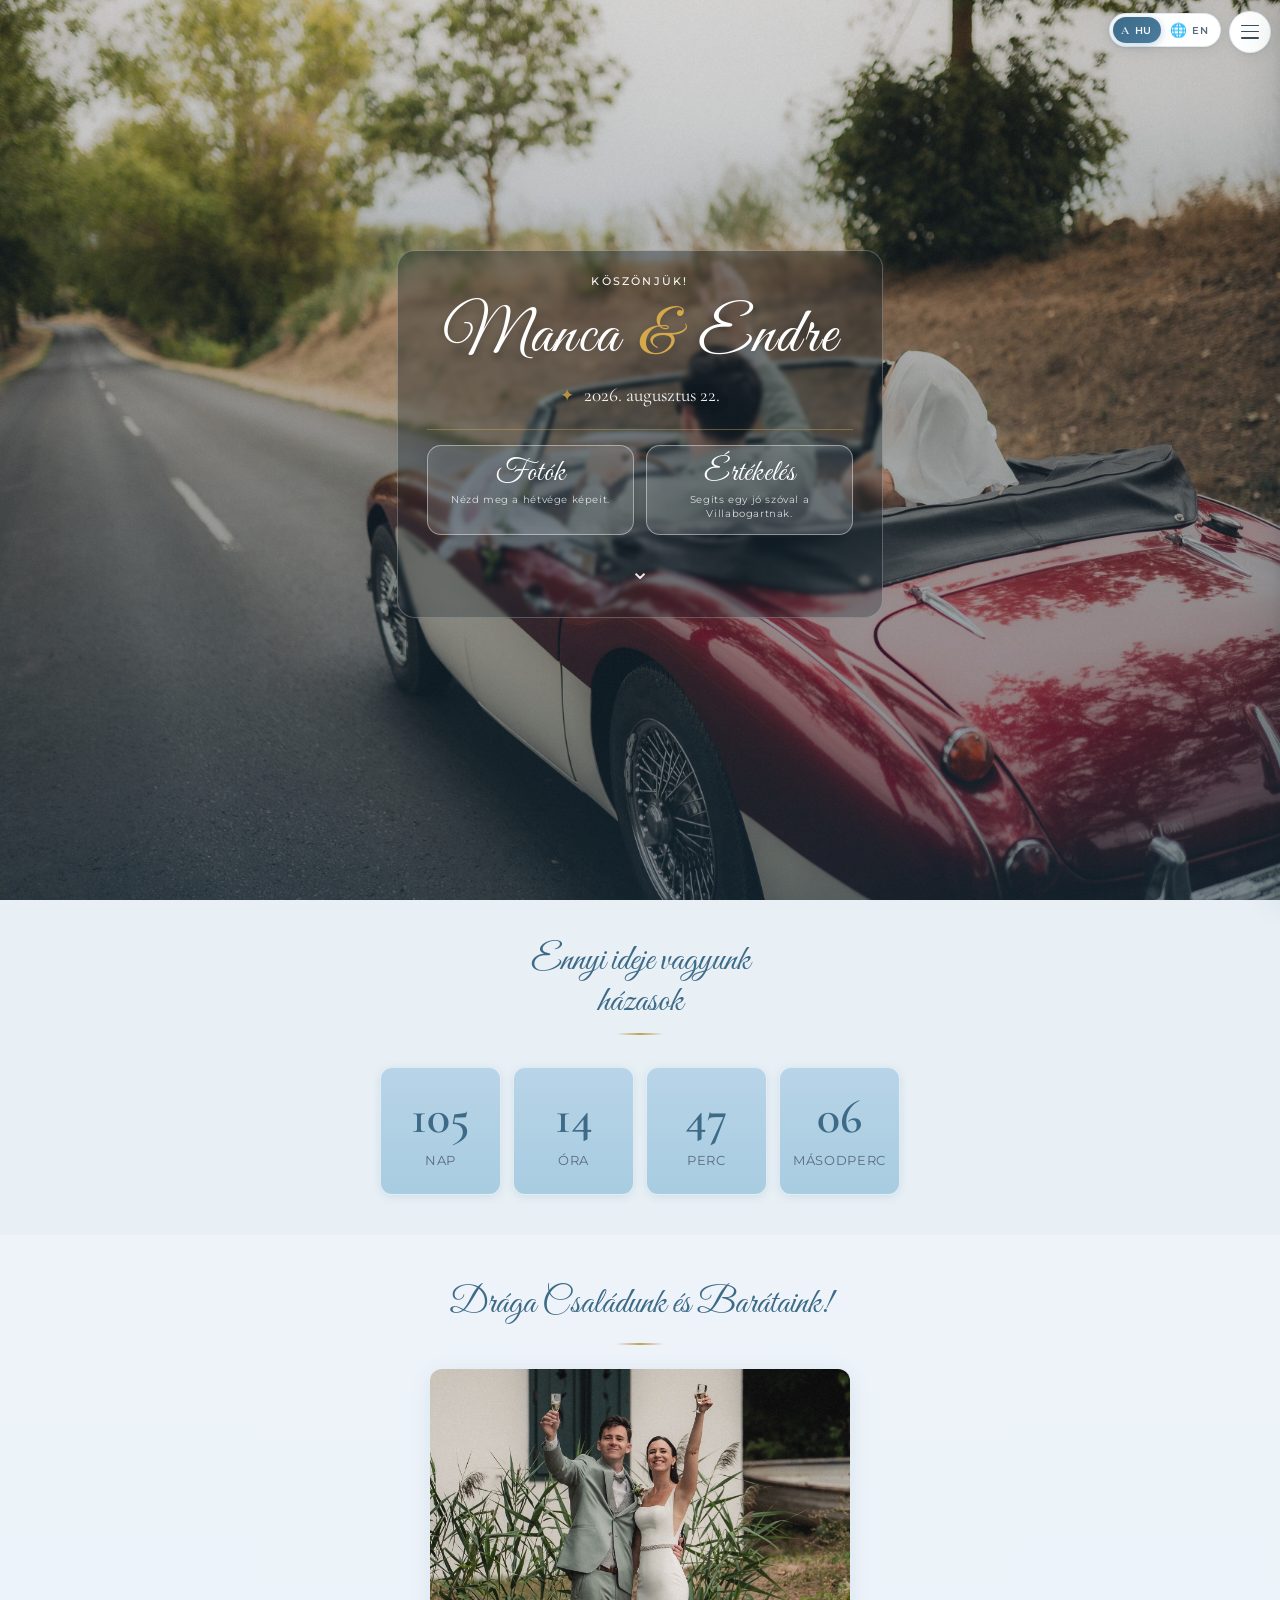
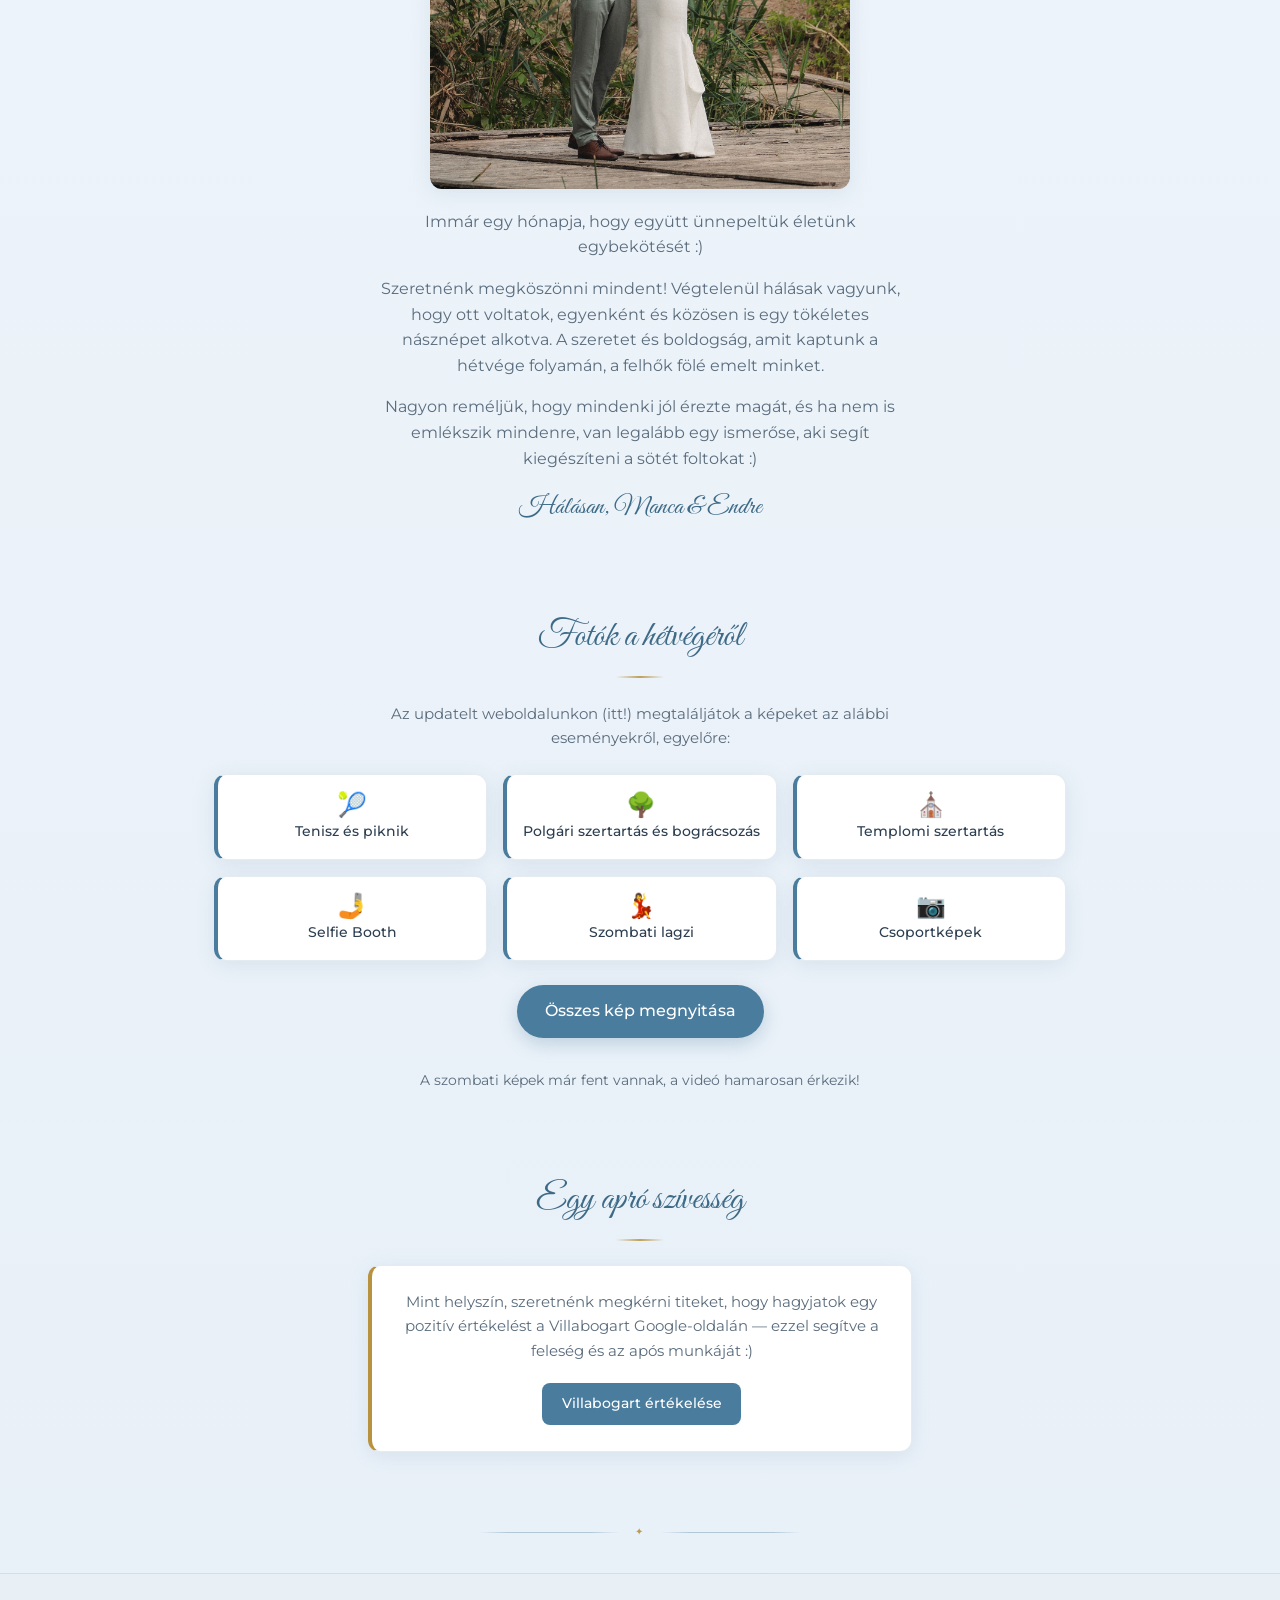
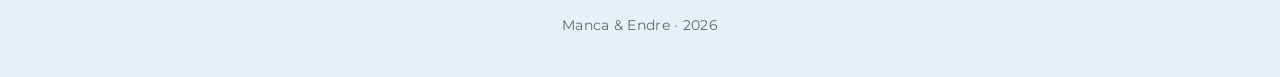
==== commit a43417b8: "Értékelés gomb: közvetlen Google írjértékelést link a Villabogarthoz Co-Authored-By: Claude Sonnet 5" ====
--- a/index.html
+++ b/index.html
@@ -188,7 +188,7 @@
         </p>
         <a
           class="btn-map"
-          href="https://www.google.com/maps/search/?api=1&amp;query=Szabads%C3%A1g+utca+4,+7443+Als%C3%B3bog%C3%A1t"
+          href="https://search.google.com/local/writereview?placeid=17365031553113030844"
           target="_blank"
           rel="noopener"
           data-i18n="reviewCta"
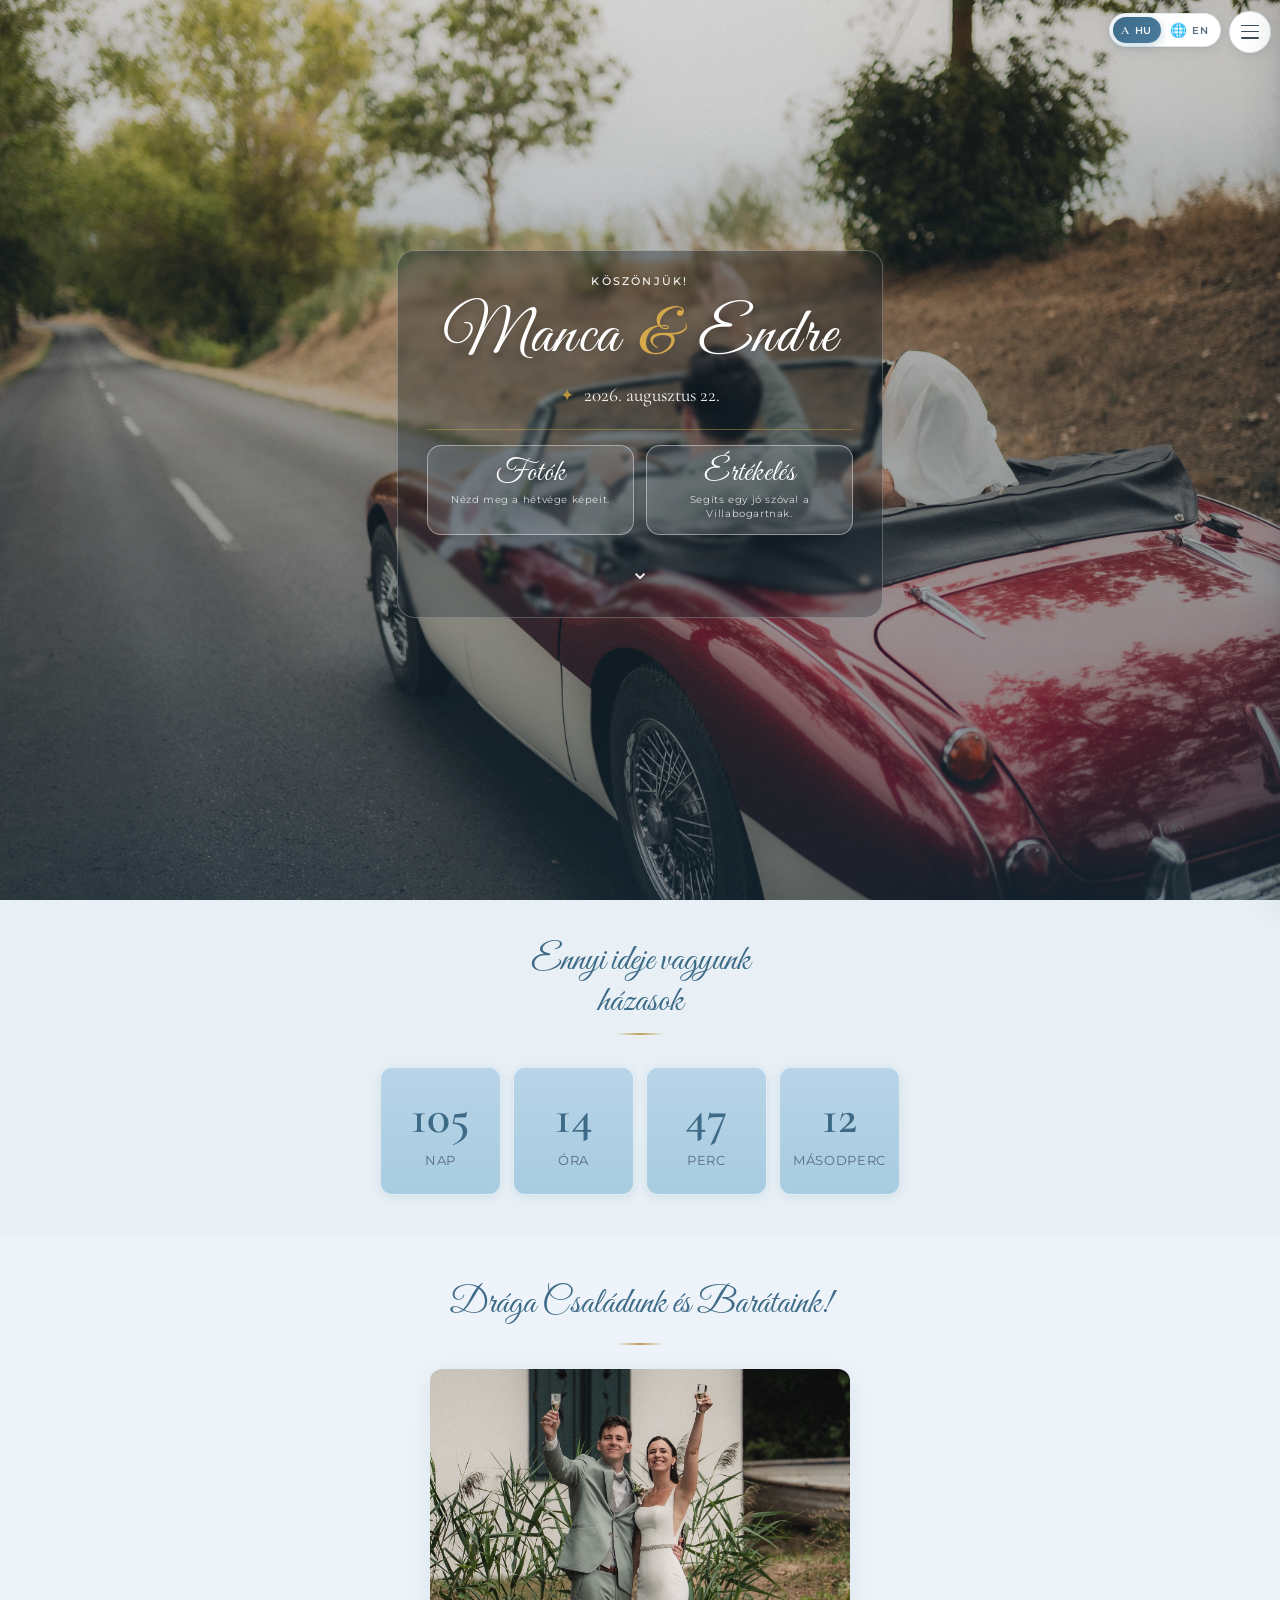
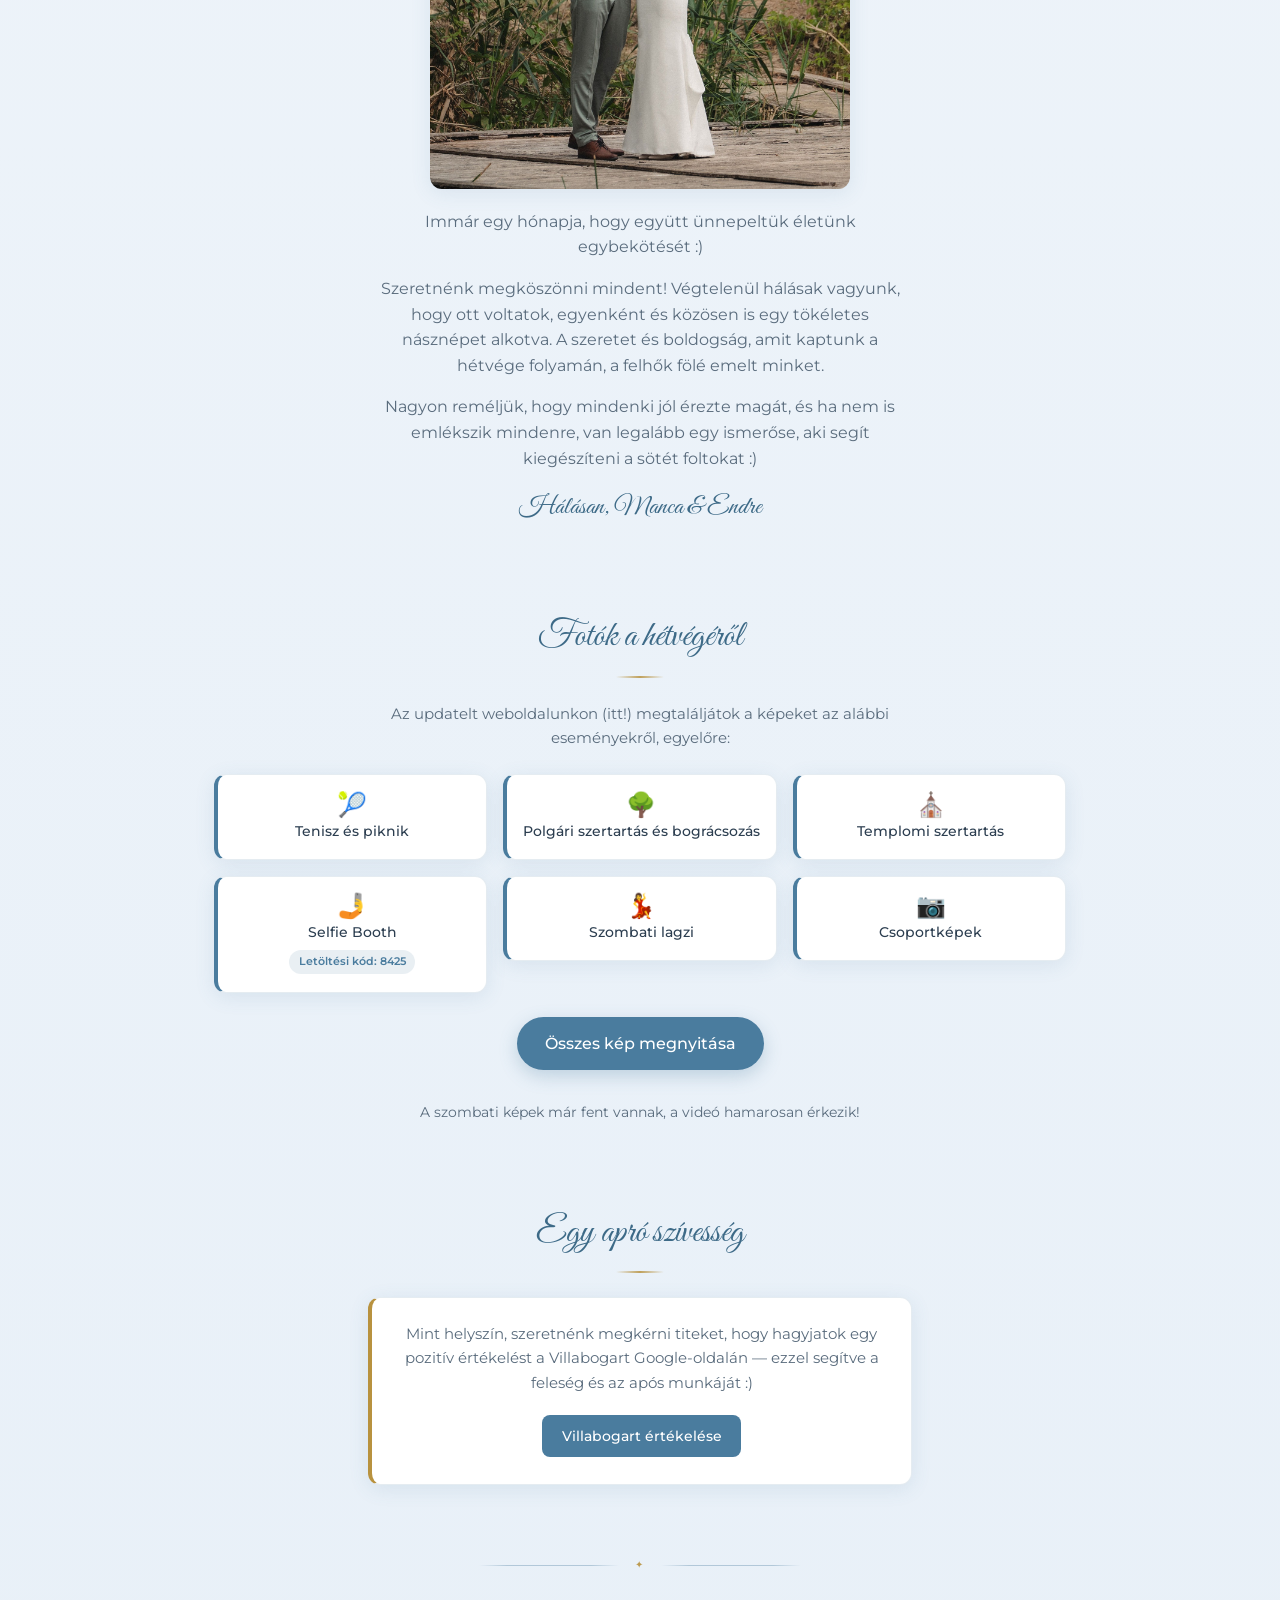
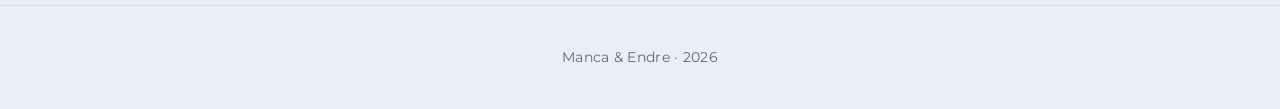
==== commit 7b3f7adb: "Selfie Booth kártyához letöltési kód buborék hozzáadva Co-Authored-By: Claude Sonnet 5 <noreply@anth" ====
--- a/index.html
+++ b/index.html
@@ -155,6 +155,7 @@
           <a class="photo-link-card" href="https://visionphotoevent12.pixieset.com/mancaandendre/" target="_blank" rel="noopener">
             <span class="photo-link-card__icon" aria-hidden="true">🤳</span>
             <span class="photo-link-card__label" data-i18n="photoCat3">Selfie Booth</span>
+            <span class="photo-link-card__code" data-i18n="photoCat3Code">Letöltési kód: 8425</span>
           </a>
         </li>
         <li>
--- a/styles.css
+++ b/styles.css
@@ -675,6 +675,17 @@
   line-height: 1.3;
 }
 
+.photo-link-card__code {
+  font-family: var(--font-body);
+  font-size: 0.7rem;
+  font-weight: 600;
+  color: var(--color-blue);
+  background: rgba(74, 124, 158, 0.12);
+  border-radius: 999px;
+  padding: 0.2rem 0.6rem;
+  margin-top: 0.1rem;
+}
+
 .photos-note {
   text-align: center;
   color: var(--color-text-soft);
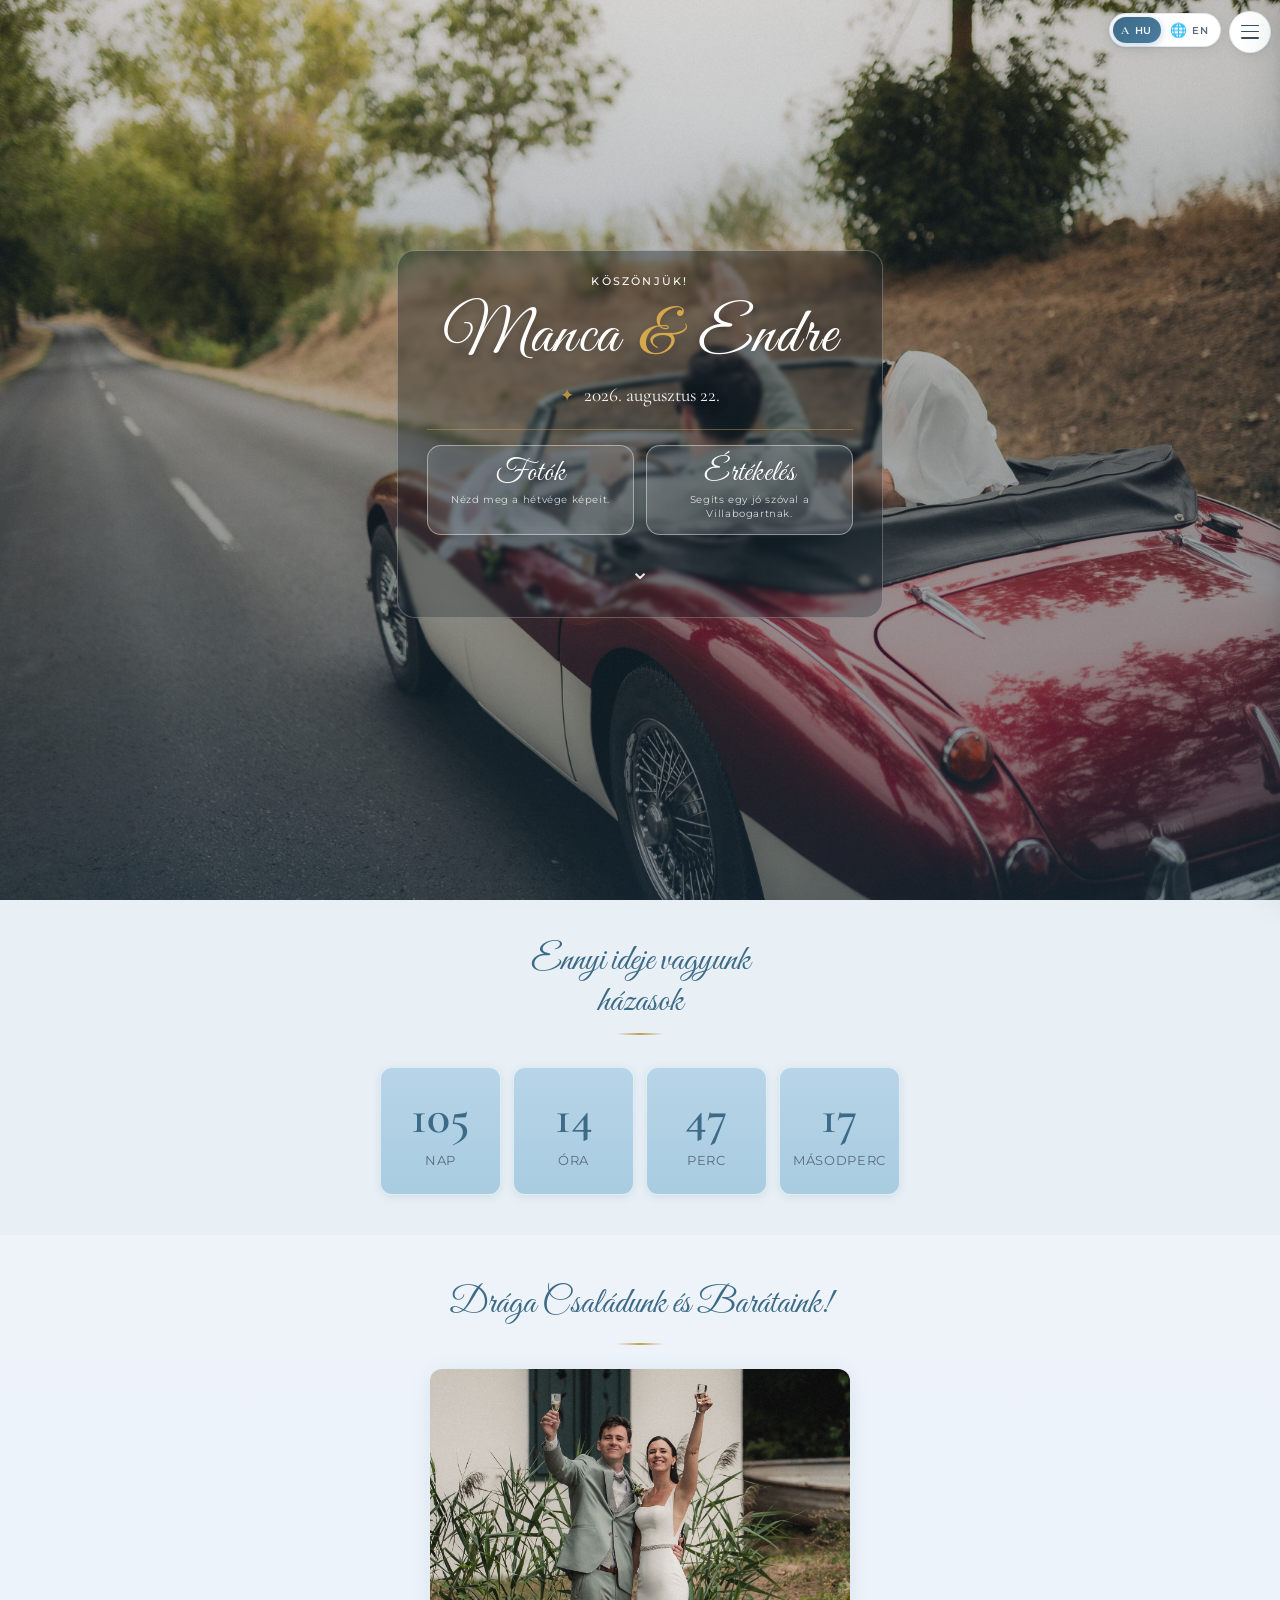
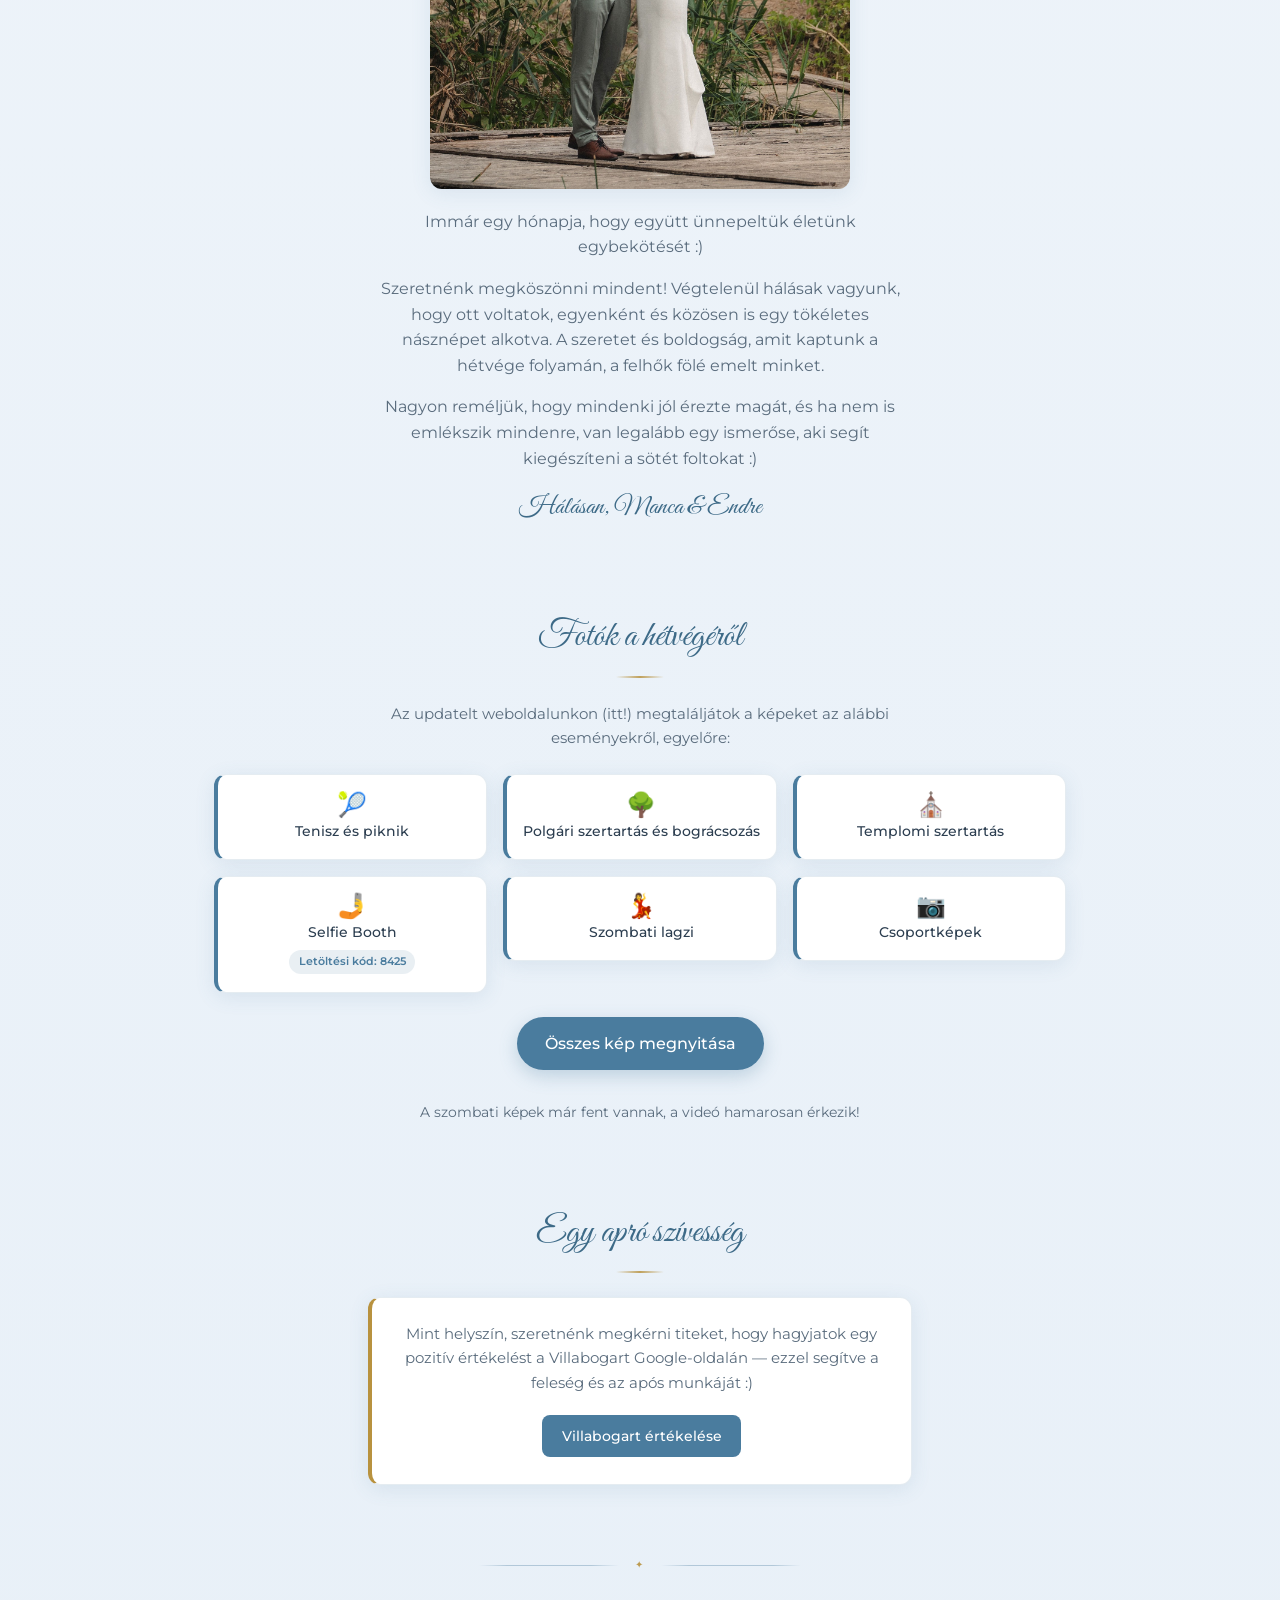
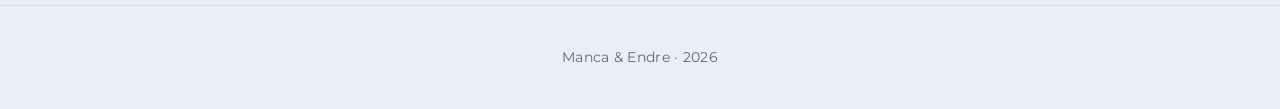
==== commit aec2d799: "Fix: 404-et adó writereview deep link cseréje a tényleges Maps hely linkre Co-Authored-By: Claude So" ====
--- a/index.html
+++ b/index.html
@@ -189,7 +189,7 @@
         </p>
         <a
           class="btn-map"
-          href="https://search.google.com/local/writereview?placeid=17365031553113030844"
+          href="https://www.google.com/maps/place/VILLABOGArT+Esk%C3%BCv%C5%91-%C3%A9s+Rendezv%C3%A9nyk%C3%B6zpont/@46.5064921,17.7419954,658m/data=!3m1!1e3!4m18!1m8!3m7!1s0x476847b998c1b9a3:0x298f7b19454b4175!2zQWxzw7Nib2fDoXQsIFN6YWJhZHPDoWcgdS4gNCwgNzQ0Mw!3b1!8m2!3d46.5064921!4d17.7419954!16s%2Fg%2F11pzt0r53n!3m8!1s0x476847b9a25d4f41:0xf0fcfc3194c080bc!5m2!4m1!1i2!8m2!3d46.506657!4d17.742035!16s%2Fg%2F11c1brx8f4?entry=ttu"
           target="_blank"
           rel="noopener"
           data-i18n="reviewCta"
--- a/styles.css
+++ b/styles.css
@@ -211,6 +211,23 @@
   }
   50% {
     transform: scale(1.08) translate(-0.6%, 0.35%);
+  }
+}
+
+@media (max-width: 767px) {
+  .hero-bg-img {
+    object-position: 63% center;
+    animation-name: hero-kenburns-mobile;
+  }
+
+  @keyframes hero-kenburns-mobile {
+    0%,
+    100% {
+      transform: scale(1) translate(0, 0);
+    }
+    50% {
+      transform: scale(1.03) translate(-0.4%, 0.25%);
+    }
   }
 }
 
